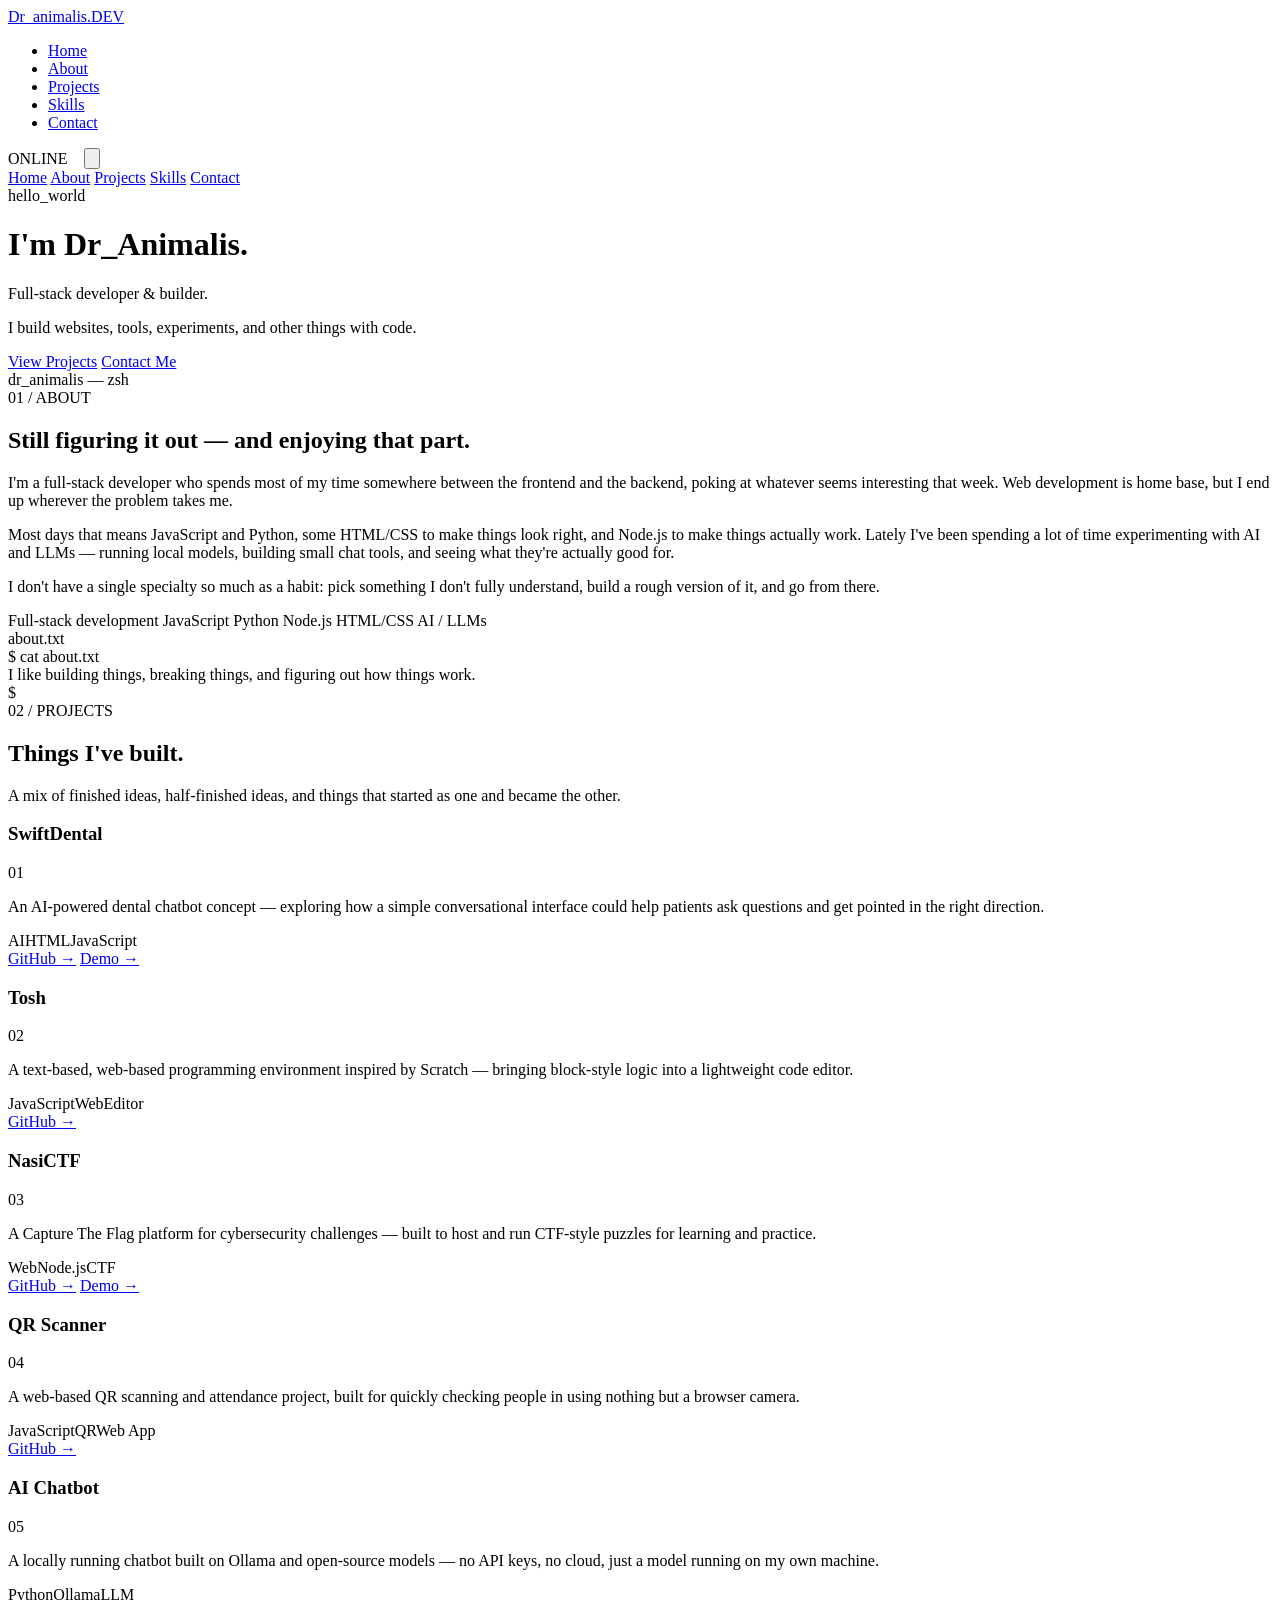
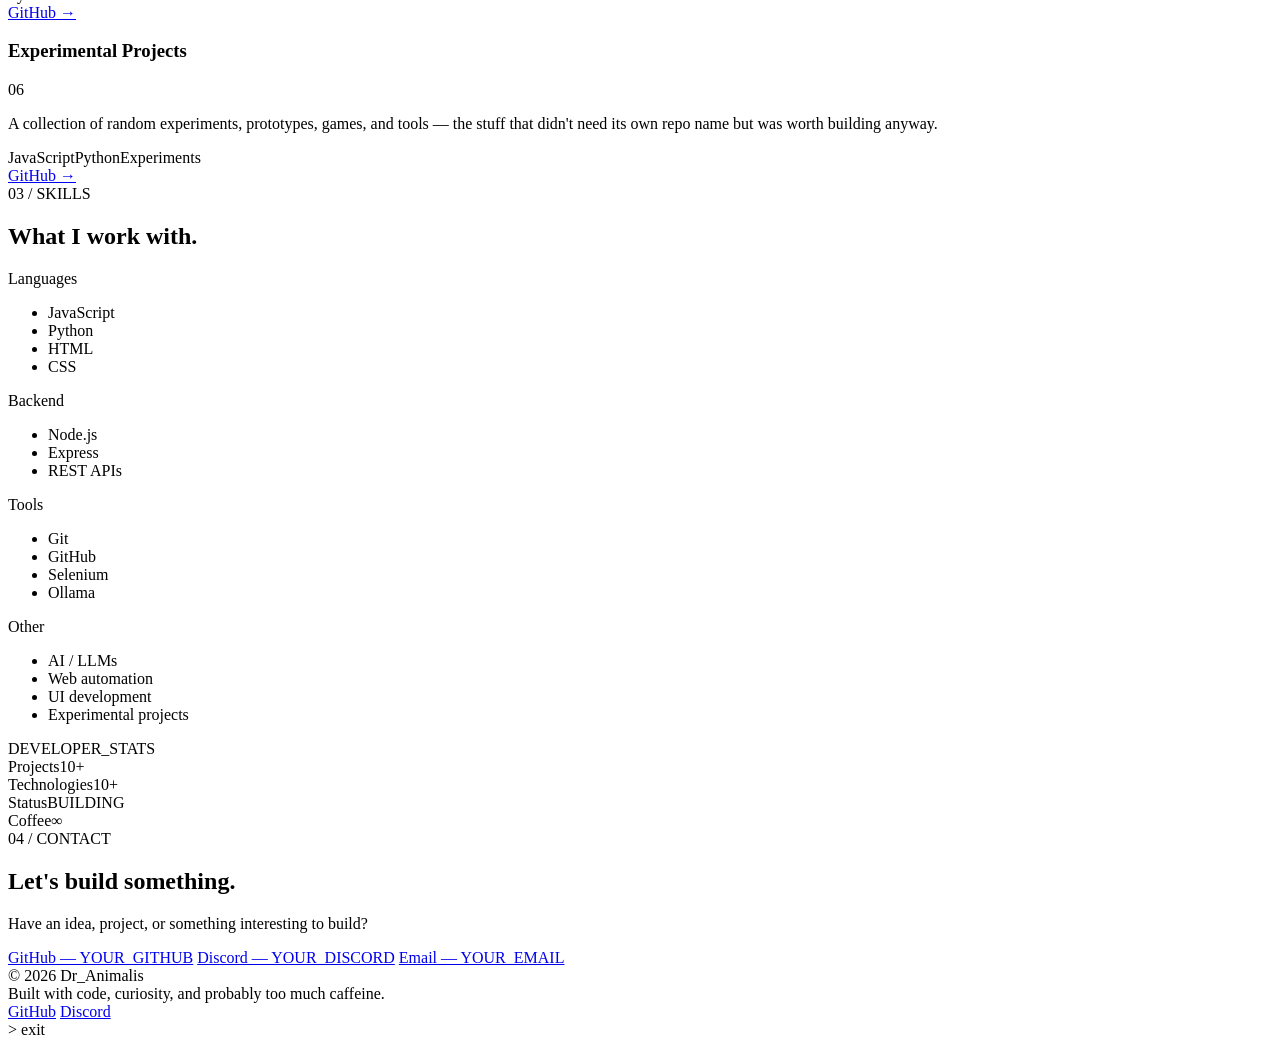
==== index.html @ 423f4bf8 "Add files via upload" ====
<!DOCTYPE html>
<html lang="en">
<head>
<meta charset="UTF-8">
<meta name="viewport" content="width=device-width, initial-scale=1.0">
<title>Dr_Animalis.DEV — Full-stack developer & builder</title>
<meta name="description" content="Portfolio of Dr_Animalis, a full-stack developer building web apps, tools, and AI experiments.">
<link rel="icon" href="data:image/svg+xml,<svg xmlns=%22http://www.w3.org/2000/svg%22 viewBox=%220 0 100 100%22><rect width=%22100%22 height=%22100%22 rx=%2222%22 fill=%22%230a0a0d%22/><text x=%2250%22 y=%2266%22 font-size=%2260%22 text-anchor=%22middle%22 fill=%22%237c6cf0%22 font-family=%22monospace%22>&gt;_</text></svg>">
<link rel="preconnect" href="https://fonts.googleapis.com">
<link rel="preconnect" href="https://fonts.gstatic.com" crossorigin>
<link href="https://fonts.googleapis.com/css2?family=Space+Grotesk:wght@500;600;700&family=Inter:wght@400;500;600&family=JetBrains+Mono:wght@400;500&display=swap" rel="stylesheet">
<link rel="stylesheet" href="css/style.css">
</head>
<body>

<div class="bg-grid" aria-hidden="true"></div>
<div class="bg-glow" aria-hidden="true"></div>

<!-- ============================= NAV ============================= -->
<nav class="nav" id="nav">
  <div class="nav-inner">
    <a href="#" class="logo" aria-label="Dr_Animalis home">Dr_animalis<span class="dot">.DEV</span></a>

    <ul class="nav-links">
      <li><a href="#home" class="nav-link">Home</a></li>
      <li><a href="#about" class="nav-link">About</a></li>
      <li><a href="#projects" class="nav-link">Projects</a></li>
      <li><a href="#skills" class="nav-link">Skills</a></li>
      <li><a href="#contact" class="nav-link">Contact</a></li>
    </ul>

    <div style="display:flex; align-items:center; gap: 1rem;">
      <div class="status-pill">
        <span class="status-dot" aria-hidden="true"></span>
        <span class="label">ONLINE</span>
      </div>
      <button class="nav-toggle" id="navToggle" aria-label="Open menu" aria-expanded="false" aria-controls="mobileMenu">
        <svg viewBox="0 0 24 24" fill="none" stroke="currentColor" stroke-width="2" stroke-linecap="round"><line x1="3" y1="6" x2="21" y2="6"/><line x1="3" y1="12" x2="21" y2="12"/><line x1="3" y1="18" x2="21" y2="18"/></svg>
      </button>
    </div>
  </div>
</nav>

<div class="mobile-menu" id="mobileMenu">
  <a href="#home" class="nav-link">Home</a>
  <a href="#about" class="nav-link">About</a>
  <a href="#projects" class="nav-link">Projects</a>
  <a href="#skills" class="nav-link">Skills</a>
  <a href="#contact" class="nav-link">Contact</a>
</div>

<!-- ============================= HERO ============================= -->
<header class="hero" id="home">
  <div class="wrap hero-grid">
    <div class="reveal in">
      <span class="hero-label">hello_world</span>
      <h1 class="hero-title">I'm <span class="accent">Dr_Animalis.</span></h1>
      <p class="hero-sub">Full-stack developer &amp; builder.</p>
      <p class="hero-desc">I build websites, tools, experiments, and other things with code.</p>

      <div class="hero-cta">
        <a href="#projects" class="btn btn-primary">View Projects</a>
        <a href="#contact" class="btn btn-ghost">Contact Me</a>
      </div>
    </div>

    <div class="reveal in" style="transition-delay:0.1s;">
      <div class="terminal">
        <div class="terminal-bar">
          <span class="terminal-dot r"></span>
          <span class="terminal-dot y"></span>
          <span class="terminal-dot g"></span>
          <span class="terminal-title">dr_animalis — zsh</span>
        </div>
        <div class="terminal-body" id="heroTerminal" aria-live="polite"></div>
      </div>
    </div>
  </div>
</header>

<!-- ============================= ABOUT ============================= -->
<section id="about">
  <div class="wrap about-grid">
    <div class="reveal">
      <div class="section-head">
        <span class="eyebrow">01 / ABOUT</span>
        <h2 class="section-title">Still figuring it out — and enjoying that part.</h2>
      </div>
      <div class="about-text">
        <p>I'm a full-stack developer who spends most of my time somewhere between the frontend and the backend, poking at whatever seems interesting that week. Web development is home base, but I end up wherever the problem takes me.</p>
        <p>Most days that means JavaScript and Python, some HTML/CSS to make things look right, and Node.js to make things actually work. Lately I've been spending a lot of time experimenting with AI and LLMs — running local models, building small chat tools, and seeing what they're actually good for.</p>
        <p>I don't have a single specialty so much as a habit: pick something I don't fully understand, build a rough version of it, and go from there.</p>
      </div>
      <div class="about-tags">
        <span class="tag">Full-stack development</span>
        <span class="tag">JavaScript</span>
        <span class="tag">Python</span>
        <span class="tag">Node.js</span>
        <span class="tag">HTML/CSS</span>
        <span class="tag">AI / LLMs</span>
      </div>
    </div>

    <div class="reveal" style="transition-delay:0.1s;">
      <div class="terminal">
        <div class="terminal-bar">
          <span class="terminal-dot r"></span>
          <span class="terminal-dot y"></span>
          <span class="terminal-dot g"></span>
          <span class="terminal-title">about.txt</span>
        </div>
        <div class="terminal-body">
          <div class="terminal-line"><span class="prompt">$</span> cat about.txt</div>
          <div class="terminal-line out">I like building things,
breaking things,
and figuring out
how things work.</div>
          <div class="terminal-line"><span class="prompt">$</span> <span class="cursor"></span></div>
        </div>
      </div>
    </div>
  </div>
</section>

<!-- ============================= PROJECTS ============================= -->
<section id="projects">
  <div class="wrap">
    <div class="section-head reveal">
      <span class="eyebrow">02 / PROJECTS</span>
      <h2 class="section-title">Things I've built.</h2>
      <p class="section-sub">A mix of finished ideas, half-finished ideas, and things that started as one and became the other.</p>
    </div>

    <div class="project-grid">

      <article class="project-card reveal">
        <div class="project-top">
          <h3 class="project-name">SwiftDental</h3>
          <span class="project-index">01</span>
        </div>
        <p class="project-desc">An AI-powered dental chatbot concept — exploring how a simple conversational interface could help patients ask questions and get pointed in the right direction.</p>
        <div class="project-tags">
          <span class="tag">AI</span><span class="tag">HTML</span><span class="tag">JavaScript</span>
        </div>
        <div class="project-links">
          <a href="#" class="project-link">GitHub →</a>
          <a href="#" class="project-link">Demo →</a>
        </div>
      </article>

      <article class="project-card reveal" style="transition-delay:0.05s;">
        <div class="project-top">
          <h3 class="project-name">Tosh</h3>
          <span class="project-index">02</span>
        </div>
        <p class="project-desc">A text-based, web-based programming environment inspired by Scratch — bringing block-style logic into a lightweight code editor.</p>
        <div class="project-tags">
          <span class="tag">JavaScript</span><span class="tag">Web</span><span class="tag">Editor</span>
        </div>
        <div class="project-links">
          <a href="#" class="project-link">GitHub →</a>
        </div>
      </article>

      <article class="project-card reveal" style="transition-delay:0.1s;">
        <div class="project-top">
          <h3 class="project-name">NasiCTF</h3>
          <span class="project-index">03</span>
        </div>
        <p class="project-desc">A Capture The Flag platform for cybersecurity challenges — built to host and run CTF-style puzzles for learning and practice.</p>
        <div class="project-tags">
          <span class="tag">Web</span><span class="tag">Node.js</span><span class="tag">CTF</span>
        </div>
        <div class="project-links">
          <a href="#" class="project-link">GitHub →</a>
          <a href="#" class="project-link">Demo →</a>
        </div>
      </article>

      <article class="project-card reveal" style="transition-delay:0.15s;">
        <div class="project-top">
          <h3 class="project-name">QR Scanner</h3>
          <span class="project-index">04</span>
        </div>
        <p class="project-desc">A web-based QR scanning and attendance project, built for quickly checking people in using nothing but a browser camera.</p>
        <div class="project-tags">
          <span class="tag">JavaScript</span><span class="tag">QR</span><span class="tag">Web App</span>
        </div>
        <div class="project-links">
          <a href="#" class="project-link">GitHub →</a>
        </div>
      </article>

      <article class="project-card reveal" style="transition-delay:0.2s;">
        <div class="project-top">
          <h3 class="project-name">AI Chatbot</h3>
          <span class="project-index">05</span>
        </div>
        <p class="project-desc">A locally running chatbot built on Ollama and open-source models — no API keys, no cloud, just a model running on my own machine.</p>
        <div class="project-tags">
          <span class="tag">Python</span><span class="tag">Ollama</span><span class="tag">LLM</span>
        </div>
        <div class="project-links">
          <a href="#" class="project-link">GitHub →</a>
        </div>
      </article>

      <article class="project-card reveal" style="transition-delay:0.25s;">
        <div class="project-top">
          <h3 class="project-name">Experimental Projects</h3>
          <span class="project-index">06</span>
        </div>
        <p class="project-desc">A collection of random experiments, prototypes, games, and tools — the stuff that didn't need its own repo name but was worth building anyway.</p>
        <div class="project-tags">
          <span class="tag">JavaScript</span><span class="tag">Python</span><span class="tag">Experiments</span>
        </div>
        <div class="project-links">
          <a href="#" class="project-link">GitHub →</a>
        </div>
      </article>

    </div>
  </div>
</section>

<!-- ============================= SKILLS ============================= -->
<section id="skills">
  <div class="wrap">
    <div class="section-head reveal">
      <span class="eyebrow">03 / SKILLS</span>
      <h2 class="section-title">What I work with.</h2>
    </div>

    <div class="skills-grid">
      <div class="skill-card reveal">
        <span class="skill-cat">Languages</span>
        <ul class="skill-list">
          <li>JavaScript</li>
          <li>Python</li>
          <li>HTML</li>
          <li>CSS</li>
        </ul>
      </div>
      <div class="skill-card reveal" style="transition-delay:0.05s;">
        <span class="skill-cat">Backend</span>
        <ul class="skill-list">
          <li>Node.js</li>
          <li>Express</li>
          <li>REST APIs</li>
        </ul>
      </div>
      <div class="skill-card reveal" style="transition-delay:0.1s;">
        <span class="skill-cat">Tools</span>
        <ul class="skill-list">
          <li>Git</li>
          <li>GitHub</li>
          <li>Selenium</li>
          <li>Ollama</li>
        </ul>
      </div>
      <div class="skill-card reveal" style="transition-delay:0.15s;">
        <span class="skill-cat">Other</span>
        <ul class="skill-list">
          <li>AI / LLMs</li>
          <li>Web automation</li>
          <li>UI development</li>
          <li>Experimental projects</li>
        </ul>
      </div>
    </div>
  </div>
</section>

<!-- ============================= STATS ============================= -->
<section id="stats">
  <div class="wrap stats-wrap">
    <div class="stats-card reveal">
      <div class="stats-title">DEVELOPER_STATS</div>
      <div class="stat-row"><span class="k">Projects</span><span class="v">10+</span></div>
      <div class="stat-row"><span class="k">Technologies</span><span class="v">10+</span></div>
      <div class="stat-row"><span class="k">Status</span><span class="v building">BUILDING</span></div>
      <div class="stat-row"><span class="k">Coffee</span><span class="v">∞</span></div>
    </div>
  </div>
</section>

<!-- ============================= CONTACT ============================= -->
<section id="contact">
  <div class="wrap">
    <div class="contact-card reveal">
      <span class="eyebrow" style="justify-content:center;">04 / CONTACT</span>
      <h2 class="contact-title">Let's build something.</h2>
      <p class="contact-desc">Have an idea, project, or something interesting to build?</p>
      <div class="contact-links">
        <a href="#" class="contact-link">GitHub — YOUR_GITHUB</a>
        <a href="#" class="contact-link">Discord — YOUR_DISCORD</a>
        <a href="#" class="contact-link">Email — YOUR_EMAIL</a>
      </div>
    </div>
  </div>
</section>

<!-- ============================= FOOTER ============================= -->
<footer class="footer">
  <div class="wrap">
    <div class="footer-inner">
      <div>
        <div class="footer-copy">© 2026 Dr_Animalis</div>
        <div class="footer-tag">Built with code, curiosity, and probably too much caffeine.</div>
      </div>
      <div class="footer-links">
        <a href="#">GitHub</a>
        <a href="#">Discord</a>
      </div>
    </div>
    <div class="footer-exit">&gt; exit</div>
  </div>
</footer>

<script src="js/script.js"></script>
</body>
</html>
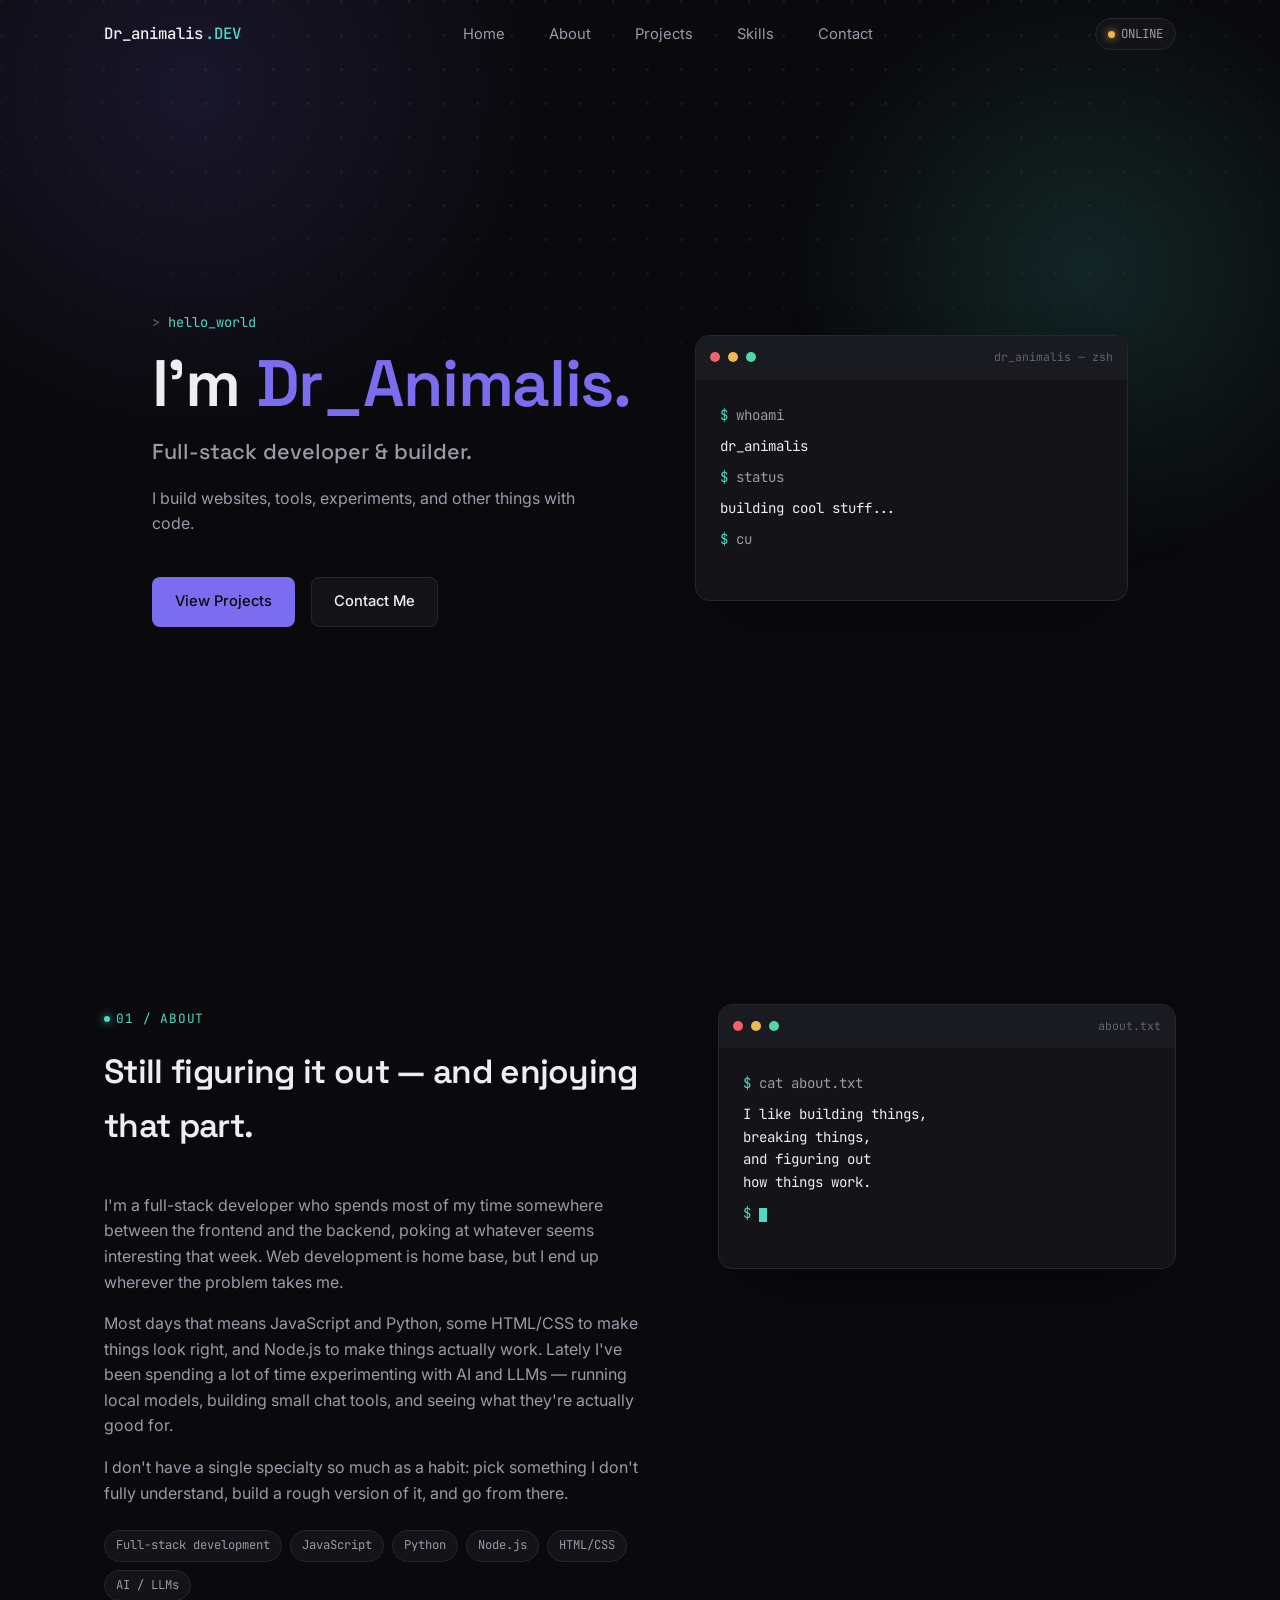
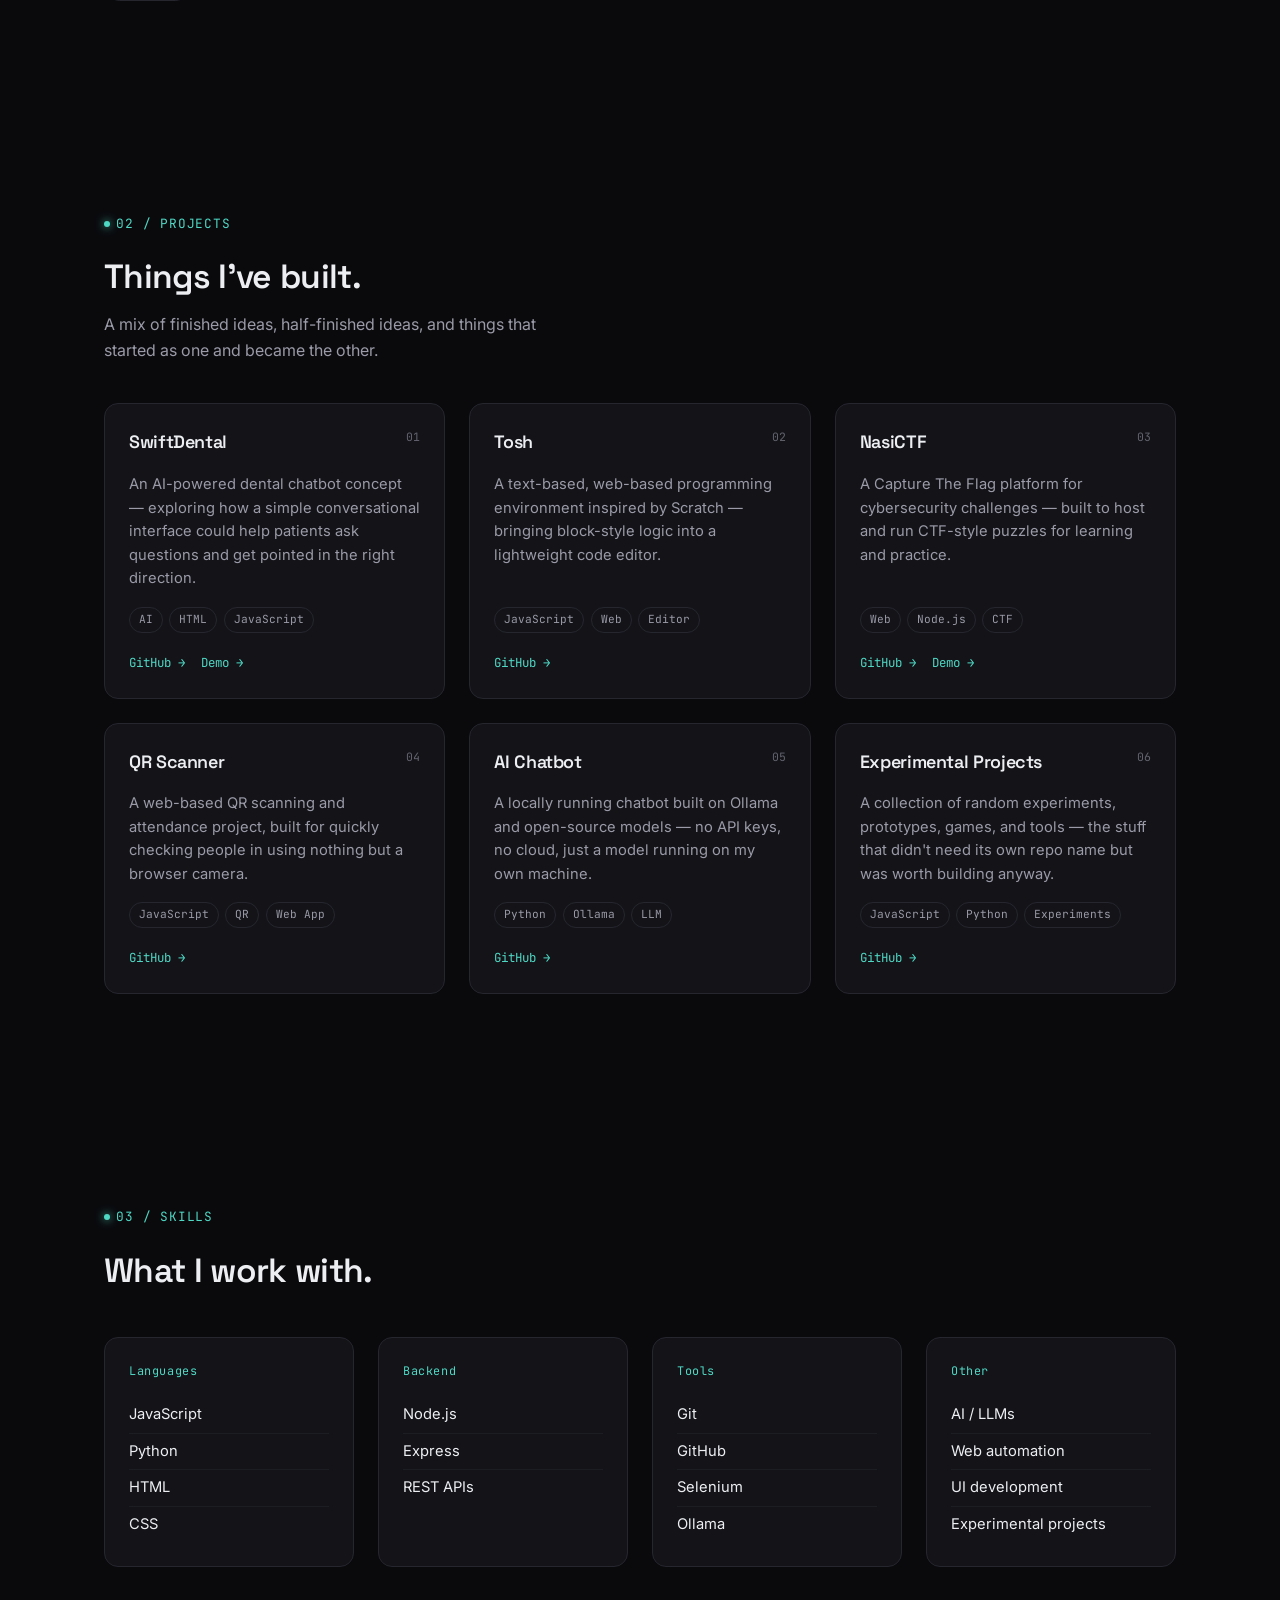
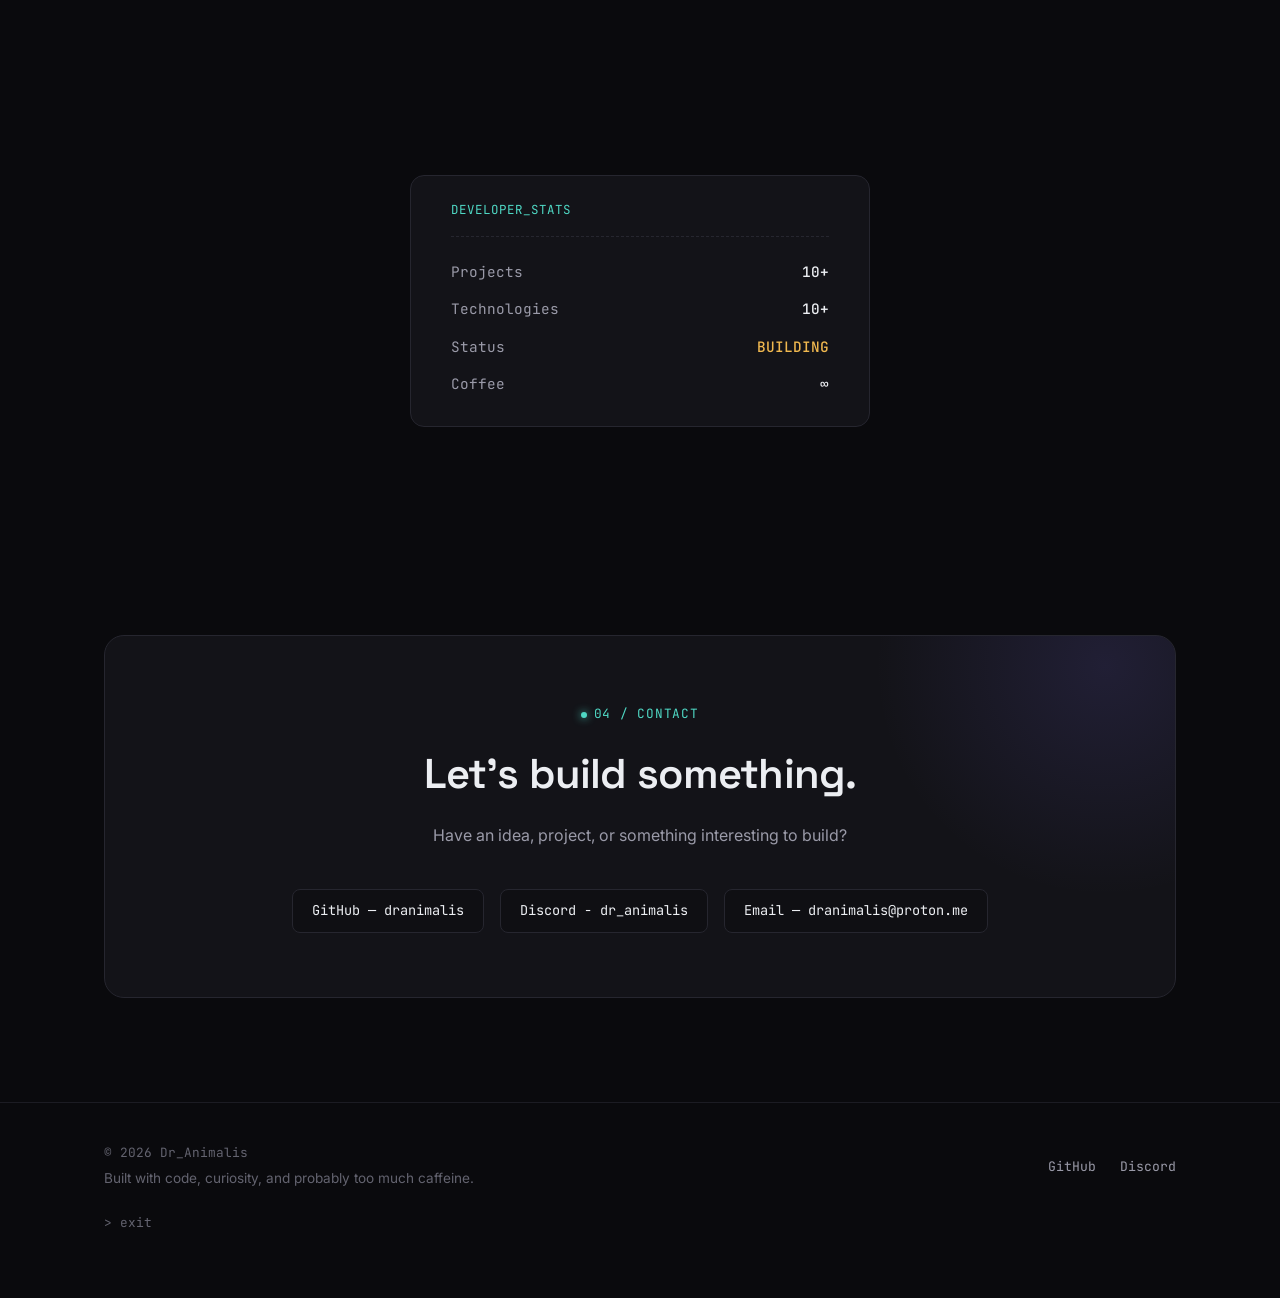
==== commit f042f2ae: "Update contact links with personal information" ====
--- a/index.html
+++ b/index.html
@@ -292,9 +292,9 @@
       <h2 class="contact-title">Let's build something.</h2>
       <p class="contact-desc">Have an idea, project, or something interesting to build?</p>
       <div class="contact-links">
-        <a href="#" class="contact-link">GitHub — YOUR_GITHUB</a>
-        <a href="#" class="contact-link">Discord — YOUR_DISCORD</a>
-        <a href="#" class="contact-link">Email — YOUR_EMAIL</a>
+        <a href="#" class="contact-link">GitHub — dranimalis</a>
+        <a href="#" class="contact-link">Discord - dr_animalis</a>
+        <a href="#" class="contact-link">Email — dranimalis@proton.me</a>
       </div>
     </div>
   </div>
--- a/css/style.css
+++ b/css/style.css
@@ -0,0 +1,653 @@
+/* ==========================================================================
+   Dr_Animalis.DEV — design tokens
+   Palette: near-black surface, violet + cyan signal, warm amber for status
+   Type: Space Grotesk (display) / Inter (body) / JetBrains Mono (terminal)
+   ========================================================================== */
+
+:root {
+  /* surfaces */
+  --bg: #0a0a0d;
+  --bg-soft: #0f0f13;
+  --surface: #131318;
+  --surface-2: #1a1a21;
+  --border: #26262f;
+  --border-soft: #1c1c23;
+
+  /* text */
+  --text-primary: #eceef2;
+  --text-secondary: #9a9aa8;
+  --text-tertiary: #63636f;
+
+  /* signal colors */
+  --accent: #7c6cf0;      /* violet — primary signal */
+  --accent-soft: #7c6cf022;
+  --accent-2: #4fd8c4;    /* cyan — secondary signal */
+  --accent-2-soft: #4fd8c422;
+  --warn: #f0b84f;        /* amber — status/online dot */
+  --danger: #f0616c;
+
+  /* type */
+  --font-display: 'Space Grotesk', 'Inter', sans-serif;
+  --font-body: 'Inter', -apple-system, sans-serif;
+  --font-mono: 'JetBrains Mono', ui-monospace, 'SFMono-Regular', Menlo, monospace;
+
+  /* layout */
+  --max-w: 1120px;
+  --radius-sm: 8px;
+  --radius-md: 14px;
+  --radius-lg: 20px;
+  --space-1: 0.5rem;
+  --space-2: 1rem;
+  --space-3: 1.5rem;
+  --space-4: 2.5rem;
+  --space-5: 4rem;
+  --space-6: 6.5rem;
+
+  --ease: cubic-bezier(0.16, 1, 0.3, 1);
+}
+
+/* ---------------------------------- reset -------------------------------- */
+*, *::before, *::after { box-sizing: border-box; }
+html { scroll-behavior: smooth; }
+body {
+  margin: 0;
+  background: var(--bg);
+  color: var(--text-primary);
+  font-family: var(--font-body);
+  font-size: 16px;
+  line-height: 1.6;
+  -webkit-font-smoothing: antialiased;
+  overflow-x: hidden;
+}
+img { max-width: 100%; display: block; }
+a { color: inherit; text-decoration: none; }
+ul { list-style: none; margin: 0; padding: 0; }
+h1, h2, h3, h4 { margin: 0; font-family: var(--font-display); font-weight: 600; letter-spacing: -0.02em; }
+p { margin: 0; }
+button { font: inherit; cursor: pointer; }
+
+::selection { background: var(--accent); color: #0a0a0d; }
+
+/* focus visibility */
+a:focus-visible,
+button:focus-visible,
+.nav-link:focus-visible {
+  outline: 2px solid var(--accent-2);
+  outline-offset: 3px;
+  border-radius: 4px;
+}
+
+@media (prefers-reduced-motion: reduce) {
+  *, *::before, *::after {
+    animation-duration: 0.001ms !important;
+    animation-iteration-count: 1 !important;
+    transition-duration: 0.001ms !important;
+    scroll-behavior: auto !important;
+  }
+}
+
+/* ------------------------------- background ------------------------------ */
+.bg-grid {
+  position: fixed;
+  inset: 0;
+  z-index: -2;
+  background-image:
+    radial-gradient(circle at 1.5px 1.5px, rgba(255,255,255,0.055) 1.5px, transparent 0);
+  background-size: 34px 34px;
+  mask-image: radial-gradient(ellipse 80% 60% at 50% 0%, #000 40%, transparent 90%);
+}
+.bg-glow {
+  position: fixed;
+  z-index: -1;
+  inset: 0;
+  pointer-events: none;
+  background:
+    radial-gradient(600px circle at 15% 10%, var(--accent-soft), transparent 60%),
+    radial-gradient(500px circle at 85% 30%, var(--accent-2-soft), transparent 60%);
+}
+
+/* --------------------------------- layout -------------------------------- */
+.wrap {
+  max-width: var(--max-w);
+  margin: 0 auto;
+  padding: 0 var(--space-3);
+}
+section { padding: var(--space-6) 0; position: relative; }
+.section-head { margin-bottom: var(--space-4); }
+.eyebrow {
+  display: inline-flex;
+  align-items: center;
+  gap: 0.5em;
+  font-family: var(--font-mono);
+  font-size: 0.8rem;
+  color: var(--accent-2);
+  letter-spacing: 0.06em;
+  margin-bottom: var(--space-2);
+}
+.eyebrow::before { content: ''; width: 6px; height: 6px; border-radius: 50%; background: var(--accent-2); box-shadow: 0 0 8px var(--accent-2); }
+.section-title {
+  font-size: clamp(1.6rem, 3vw, 2.1rem);
+}
+.section-sub {
+  color: var(--text-secondary);
+  margin-top: var(--space-1);
+  max-width: 46ch;
+}
+
+/* ---------------------------------- nav ---------------------------------- */
+.nav {
+  position: fixed;
+  top: 0; left: 0; right: 0;
+  z-index: 100;
+  border-bottom: 1px solid transparent;
+  transition: background 0.3s var(--ease), border-color 0.3s var(--ease);
+}
+.nav.scrolled {
+  background: rgba(10, 10, 13, 0.78);
+  backdrop-filter: blur(14px) saturate(140%);
+  -webkit-backdrop-filter: blur(14px) saturate(140%);
+  border-bottom-color: var(--border-soft);
+}
+.nav-inner {
+  max-width: var(--max-w);
+  margin: 0 auto;
+  padding: 0 var(--space-3);
+  height: 68px;
+  display: flex;
+  align-items: center;
+  justify-content: space-between;
+}
+.logo {
+  font-family: var(--font-mono);
+  font-weight: 500;
+  font-size: 0.98rem;
+  color: var(--text-primary);
+  display: flex;
+  align-items: center;
+  gap: 2px;
+}
+.logo .dot { color: var(--accent-2); }
+.nav-links {
+  display: flex;
+  align-items: center;
+  gap: var(--space-4);
+}
+.nav-link {
+  position: relative;
+  font-size: 0.92rem;
+  color: var(--text-secondary);
+  padding: 6px 2px;
+  transition: color 0.2s var(--ease);
+}
+.nav-link::after {
+  content: '';
+  position: absolute;
+  left: 0; right: 100%;
+  bottom: 0;
+  height: 1px;
+  background: var(--accent-2);
+  transition: right 0.25s var(--ease);
+}
+.nav-link:hover { color: var(--text-primary); }
+.nav-link:hover::after { right: 0; }
+
+.status-pill {
+  display: flex;
+  align-items: center;
+  gap: 0.5em;
+  font-family: var(--font-mono);
+  font-size: 0.78rem;
+  color: var(--text-secondary);
+  border: 1px solid var(--border);
+  padding: 5px 12px;
+  border-radius: 999px;
+  background: var(--surface);
+}
+.status-dot {
+  width: 7px; height: 7px;
+  border-radius: 50%;
+  background: var(--warn);
+  box-shadow: 0 0 8px var(--warn);
+  animation: pulse 2.4s var(--ease) infinite;
+}
+@keyframes pulse {
+  0%, 100% { opacity: 1; transform: scale(1); }
+  50% { opacity: 0.55; transform: scale(0.82); }
+}
+
+.nav-toggle {
+  display: none;
+  background: none;
+  border: 1px solid var(--border);
+  border-radius: var(--radius-sm);
+  width: 40px; height: 40px;
+  align-items: center;
+  justify-content: center;
+  color: var(--text-primary);
+}
+.nav-toggle svg { width: 18px; height: 18px; }
+
+.mobile-menu {
+  position: fixed;
+  inset: 68px 0 0 0;
+  z-index: 99;
+  background: rgba(10, 10, 13, 0.98);
+  backdrop-filter: blur(10px);
+  display: flex;
+  flex-direction: column;
+  padding: var(--space-4) var(--space-3);
+  gap: var(--space-2);
+  transform: translateY(-8px);
+  opacity: 0;
+  pointer-events: none;
+  transition: opacity 0.25s var(--ease), transform 0.25s var(--ease);
+}
+.mobile-menu.open { opacity: 1; transform: translateY(0); pointer-events: auto; }
+.mobile-menu .nav-link { font-size: 1.2rem; padding: 0.6rem 0; border-bottom: 1px solid var(--border-soft); color: var(--text-primary); }
+
+/* --------------------------------- hero ---------------------------------- */
+.hero {
+  min-height: 100svh;
+  display: flex;
+  align-items: center;
+  padding-top: 100px;
+  padding-bottom: var(--space-5);
+}
+.hero-grid {
+  display: grid;
+  grid-template-columns: 1.05fr 0.95fr;
+  gap: var(--space-5);
+  align-items: center;
+}
+.hero-label {
+  font-family: var(--font-mono);
+  font-size: 0.85rem;
+  color: var(--accent-2);
+  margin-bottom: var(--space-2);
+  display: inline-block;
+}
+.hero-label::before { content: '> '; color: var(--text-tertiary); }
+.hero-title {
+  font-size: clamp(2.4rem, 5.6vw, 4.1rem);
+  line-height: 1.06;
+}
+.hero-title .accent { color: var(--accent); }
+.hero-sub {
+  font-family: var(--font-display);
+  font-size: clamp(1.05rem, 2vw, 1.35rem);
+  color: var(--text-secondary);
+  margin-top: var(--space-2);
+  font-weight: 500;
+}
+.hero-desc {
+  color: var(--text-secondary);
+  margin-top: var(--space-2);
+  max-width: 46ch;
+  font-size: 1rem;
+}
+.hero-cta {
+  display: flex;
+  gap: var(--space-2);
+  margin-top: var(--space-4);
+  flex-wrap: wrap;
+}
+
+.btn {
+  display: inline-flex;
+  align-items: center;
+  gap: 0.5em;
+  padding: 0.85em 1.5em;
+  border-radius: var(--radius-sm);
+  font-size: 0.92rem;
+  font-weight: 500;
+  border: 1px solid transparent;
+  transition: transform 0.2s var(--ease), box-shadow 0.2s var(--ease), background 0.2s var(--ease), border-color 0.2s var(--ease);
+}
+.btn:active { transform: translateY(1px); }
+.btn-primary {
+  background: var(--accent);
+  color: #0a0a0d;
+}
+.btn-primary:hover { box-shadow: 0 0 0 1px var(--accent), 0 8px 24px -8px var(--accent); transform: translateY(-2px); }
+.btn-ghost {
+  border-color: var(--border);
+  color: var(--text-primary);
+  background: var(--surface);
+}
+.btn-ghost:hover { border-color: var(--accent-2); color: var(--accent-2); transform: translateY(-2px); }
+
+/* terminal window */
+.terminal {
+  background: var(--surface);
+  border: 1px solid var(--border);
+  border-radius: var(--radius-md);
+  overflow: hidden;
+  box-shadow: 0 30px 60px -30px rgba(0,0,0,0.6);
+}
+.terminal-bar {
+  display: flex;
+  align-items: center;
+  gap: 8px;
+  padding: 12px 14px;
+  border-bottom: 1px solid var(--border-soft);
+  background: var(--surface-2);
+}
+.terminal-dot { width: 10px; height: 10px; border-radius: 50%; }
+.terminal-dot.r { background: #f0616c; }
+.terminal-dot.y { background: #f0b84f; }
+.terminal-dot.g { background: #4fd8a0; }
+.terminal-title {
+  margin-left: auto;
+  font-family: var(--font-mono);
+  font-size: 0.72rem;
+  color: var(--text-tertiary);
+}
+.terminal-body {
+  padding: var(--space-3);
+  font-family: var(--font-mono);
+  font-size: 0.88rem;
+  color: var(--text-secondary);
+  min-height: 220px;
+}
+.terminal-body .prompt { color: var(--accent-2); }
+.terminal-body .out { color: var(--text-primary); }
+.terminal-body .muted { color: var(--text-tertiary); }
+.terminal-line { margin-bottom: 0.6em; white-space: pre-wrap; }
+.cursor {
+  display: inline-block;
+  width: 8px;
+  height: 1em;
+  background: var(--accent-2);
+  vertical-align: text-bottom;
+  animation: blink 1s steps(1) infinite;
+}
+@keyframes blink { 50% { opacity: 0; } }
+
+/* --------------------------------- about --------------------------------- */
+.about-grid {
+  display: grid;
+  grid-template-columns: 1.2fr 1fr;
+  gap: var(--space-5);
+  align-items: start;
+}
+.about-text p { color: var(--text-secondary); margin-bottom: var(--space-2); max-width: 58ch; }
+.about-text p:last-child { margin-bottom: 0; }
+.about-tags {
+  display: flex;
+  flex-wrap: wrap;
+  gap: 0.5em;
+  margin-top: var(--space-3);
+}
+.tag {
+  font-family: var(--font-mono);
+  font-size: 0.76rem;
+  color: var(--text-secondary);
+  border: 1px solid var(--border);
+  padding: 5px 11px;
+  border-radius: 999px;
+  background: var(--surface);
+  transition: border-color 0.2s var(--ease), color 0.2s var(--ease);
+}
+.tag:hover { border-color: var(--accent-2); color: var(--accent-2); }
+
+.card {
+  background: var(--surface);
+  border: 1px solid var(--border);
+  border-radius: var(--radius-md);
+}
+
+/* -------------------------------- projects -------------------------------- */
+.project-grid {
+  display: grid;
+  grid-template-columns: repeat(auto-fill, minmax(300px, 1fr));
+  gap: var(--space-3);
+}
+.project-card {
+  background: var(--surface);
+  border: 1px solid var(--border);
+  border-radius: var(--radius-md);
+  padding: var(--space-3);
+  display: flex;
+  flex-direction: column;
+  gap: var(--space-2);
+  transition: transform 0.3s var(--ease), border-color 0.3s var(--ease), box-shadow 0.3s var(--ease);
+  position: relative;
+  overflow: hidden;
+}
+.project-card::before {
+  content: '';
+  position: absolute;
+  inset: 0;
+  background: linear-gradient(135deg, var(--accent-soft), transparent 55%);
+  opacity: 0;
+  transition: opacity 0.3s var(--ease);
+  pointer-events: none;
+}
+.project-card:hover {
+  transform: translateY(-5px);
+  border-color: var(--border, #333);
+  box-shadow: 0 24px 40px -24px rgba(0,0,0,0.55);
+}
+.project-card:hover::before { opacity: 1; }
+.project-top {
+  display: flex;
+  align-items: flex-start;
+  justify-content: space-between;
+  gap: var(--space-2);
+}
+.project-name { font-size: 1.12rem; }
+.project-index {
+  font-family: var(--font-mono);
+  font-size: 0.72rem;
+  color: var(--text-tertiary);
+}
+.project-desc { color: var(--text-secondary); font-size: 0.92rem; flex-grow: 1; }
+.project-tags { display: flex; flex-wrap: wrap; gap: 0.4em; }
+.project-tags .tag { font-size: 0.7rem; padding: 3px 9px; }
+.project-links { display: flex; gap: var(--space-2); margin-top: 0.25em; }
+.project-link {
+  font-family: var(--font-mono);
+  font-size: 0.78rem;
+  color: var(--accent-2);
+  display: inline-flex;
+  align-items: center;
+  gap: 0.35em;
+  border-bottom: 1px solid transparent;
+  transition: border-color 0.2s var(--ease);
+}
+.project-link:hover { border-color: var(--accent-2); }
+
+/* --------------------------------- skills --------------------------------- */
+.skills-grid {
+  display: grid;
+  grid-template-columns: repeat(4, 1fr);
+  gap: var(--space-3);
+}
+.skill-card {
+  background: var(--surface);
+  border: 1px solid var(--border);
+  border-radius: var(--radius-md);
+  padding: var(--space-3);
+  transition: border-color 0.25s var(--ease), transform 0.25s var(--ease);
+}
+.skill-card:hover { border-color: var(--accent); transform: translateY(-3px); }
+.skill-cat {
+  font-family: var(--font-mono);
+  font-size: 0.74rem;
+  color: var(--accent-2);
+  letter-spacing: 0.05em;
+  margin-bottom: var(--space-2);
+  display: block;
+}
+.skill-list li {
+  padding: 6px 0;
+  color: var(--text-primary);
+  font-size: 0.92rem;
+  border-top: 1px solid var(--border-soft);
+}
+.skill-list li:first-child { border-top: none; }
+
+/* --------------------------------- stats --------------------------------- */
+.stats-wrap { display: flex; justify-content: center; }
+.stats-card {
+  font-family: var(--font-mono);
+  background: var(--surface);
+  border: 1px solid var(--border);
+  border-radius: var(--radius-md);
+  padding: var(--space-3) var(--space-4);
+  width: 100%;
+  max-width: 460px;
+}
+.stats-title {
+  font-size: 0.78rem;
+  color: var(--accent-2);
+  letter-spacing: 0.08em;
+  padding-bottom: var(--space-2);
+  margin-bottom: var(--space-2);
+  border-bottom: 1px dashed var(--border);
+}
+.stat-row {
+  display: flex;
+  justify-content: space-between;
+  padding: 7px 0;
+  font-size: 0.9rem;
+}
+.stat-row .k { color: var(--text-secondary); }
+.stat-row .v { color: var(--text-primary); font-weight: 500; }
+.stat-row .v.building { color: var(--warn); }
+
+/* --------------------------------- contact --------------------------------- */
+.contact-card {
+  background: var(--surface);
+  border: 1px solid var(--border);
+  border-radius: var(--radius-lg);
+  padding: var(--space-5);
+  text-align: center;
+  position: relative;
+  overflow: hidden;
+}
+.contact-card::after {
+  content: '';
+  position: absolute;
+  width: 500px; height: 500px;
+  background: radial-gradient(circle, var(--accent-soft), transparent 65%);
+  top: -220px; right: -180px;
+  pointer-events: none;
+}
+.contact-title { font-size: clamp(1.8rem, 4vw, 2.6rem); margin-bottom: var(--space-2); }
+.contact-desc { color: var(--text-secondary); max-width: 44ch; margin: 0 auto var(--space-4); }
+.contact-links {
+  display: flex;
+  justify-content: center;
+  flex-wrap: wrap;
+  gap: var(--space-2);
+}
+.contact-link {
+  display: flex;
+  align-items: center;
+  gap: 0.6em;
+  padding: 0.75em 1.4em;
+  border: 1px solid var(--border);
+  border-radius: var(--radius-sm);
+  font-family: var(--font-mono);
+  font-size: 0.85rem;
+  background: var(--bg-soft);
+  transition: border-color 0.2s var(--ease), transform 0.2s var(--ease), color 0.2s var(--ease);
+}
+.contact-link:hover { border-color: var(--accent-2); color: var(--accent-2); transform: translateY(-2px); }
+
+/* --------------------------------- footer --------------------------------- */
+.footer {
+  border-top: 1px solid var(--border-soft);
+  padding: var(--space-4) 0 var(--space-5);
+}
+.footer-inner {
+  display: flex;
+  justify-content: space-between;
+  align-items: center;
+  flex-wrap: wrap;
+  gap: var(--space-2);
+}
+.footer-copy { font-family: var(--font-mono); font-size: 0.8rem; color: var(--text-tertiary); }
+.footer-tag { color: var(--text-tertiary); font-size: 0.85rem; margin-top: 4px; }
+.footer-links { display: flex; gap: var(--space-3); }
+.footer-links a { font-family: var(--font-mono); font-size: 0.82rem; color: var(--text-secondary); transition: color 0.2s var(--ease); }
+.footer-links a:hover { color: var(--accent-2); }
+.footer-exit { font-family: var(--font-mono); color: var(--text-tertiary); font-size: 0.8rem; margin-top: var(--space-3); }
+
+/* -------------------------------- reveal on scroll -------------------------------- */
+.reveal {
+  opacity: 0;
+  transform: translateY(18px);
+  transition: opacity 0.7s var(--ease), transform 0.7s var(--ease);
+}
+.reveal.in { opacity: 1; transform: translateY(0); }
+
+/* ----------------------------------- 404 ----------------------------------- */
+.error-page {
+  min-height: 100svh;
+  display: flex;
+  align-items: center;
+  justify-content: center;
+  padding: var(--space-3);
+}
+.error-frame {
+  width: 100%;
+  max-width: 560px;
+  background: var(--surface);
+  border: 1px solid var(--border);
+  border-radius: var(--radius-lg);
+  overflow: hidden;
+  box-shadow: 0 40px 80px -40px rgba(0,0,0,0.7);
+}
+.error-body {
+  padding: var(--space-5) var(--space-4);
+  text-align: center;
+}
+.error-code {
+  font-family: var(--font-display);
+  font-size: clamp(3rem, 12vw, 4.5rem);
+  color: var(--accent);
+  line-height: 1;
+  text-shadow: 0 0 40px var(--accent-soft);
+}
+.error-label {
+  font-family: var(--font-mono);
+  font-size: 0.8rem;
+  letter-spacing: 0.12em;
+  color: var(--text-tertiary);
+  margin-top: var(--space-1);
+}
+.error-terminal {
+  margin-top: var(--space-4);
+  text-align: left;
+  font-family: var(--font-mono);
+  font-size: 0.86rem;
+  background: var(--bg-soft);
+  border: 1px solid var(--border-soft);
+  border-radius: var(--radius-sm);
+  padding: var(--space-2) var(--space-3);
+  color: var(--text-secondary);
+}
+.error-terminal .prompt { color: var(--accent-2); }
+.error-terminal .line { margin-bottom: 0.5em; }
+.error-terminal .line:last-child { margin-bottom: 0; }
+.error-cta { margin-top: var(--space-4); }
+
+/* ------------------------------------ responsive ------------------------------------ */
+@media (max-width: 900px) {
+  .hero-grid { grid-template-columns: 1fr; gap: var(--space-4); }
+  .about-grid { grid-template-columns: 1fr; }
+  .skills-grid { grid-template-columns: repeat(2, 1fr); }
+}
+@media (max-width: 720px) {
+  .nav-links { display: none; }
+  .nav-toggle { display: flex; }
+  section { padding: var(--space-5) 0; }
+}
+@media (max-width: 520px) {
+  .skills-grid { grid-template-columns: 1fr; }
+  .status-pill span.label { display: none; }
+  .hero-cta { flex-direction: column; align-items: stretch; }
+  .footer-inner { flex-direction: column; align-items: flex-start; }
+}
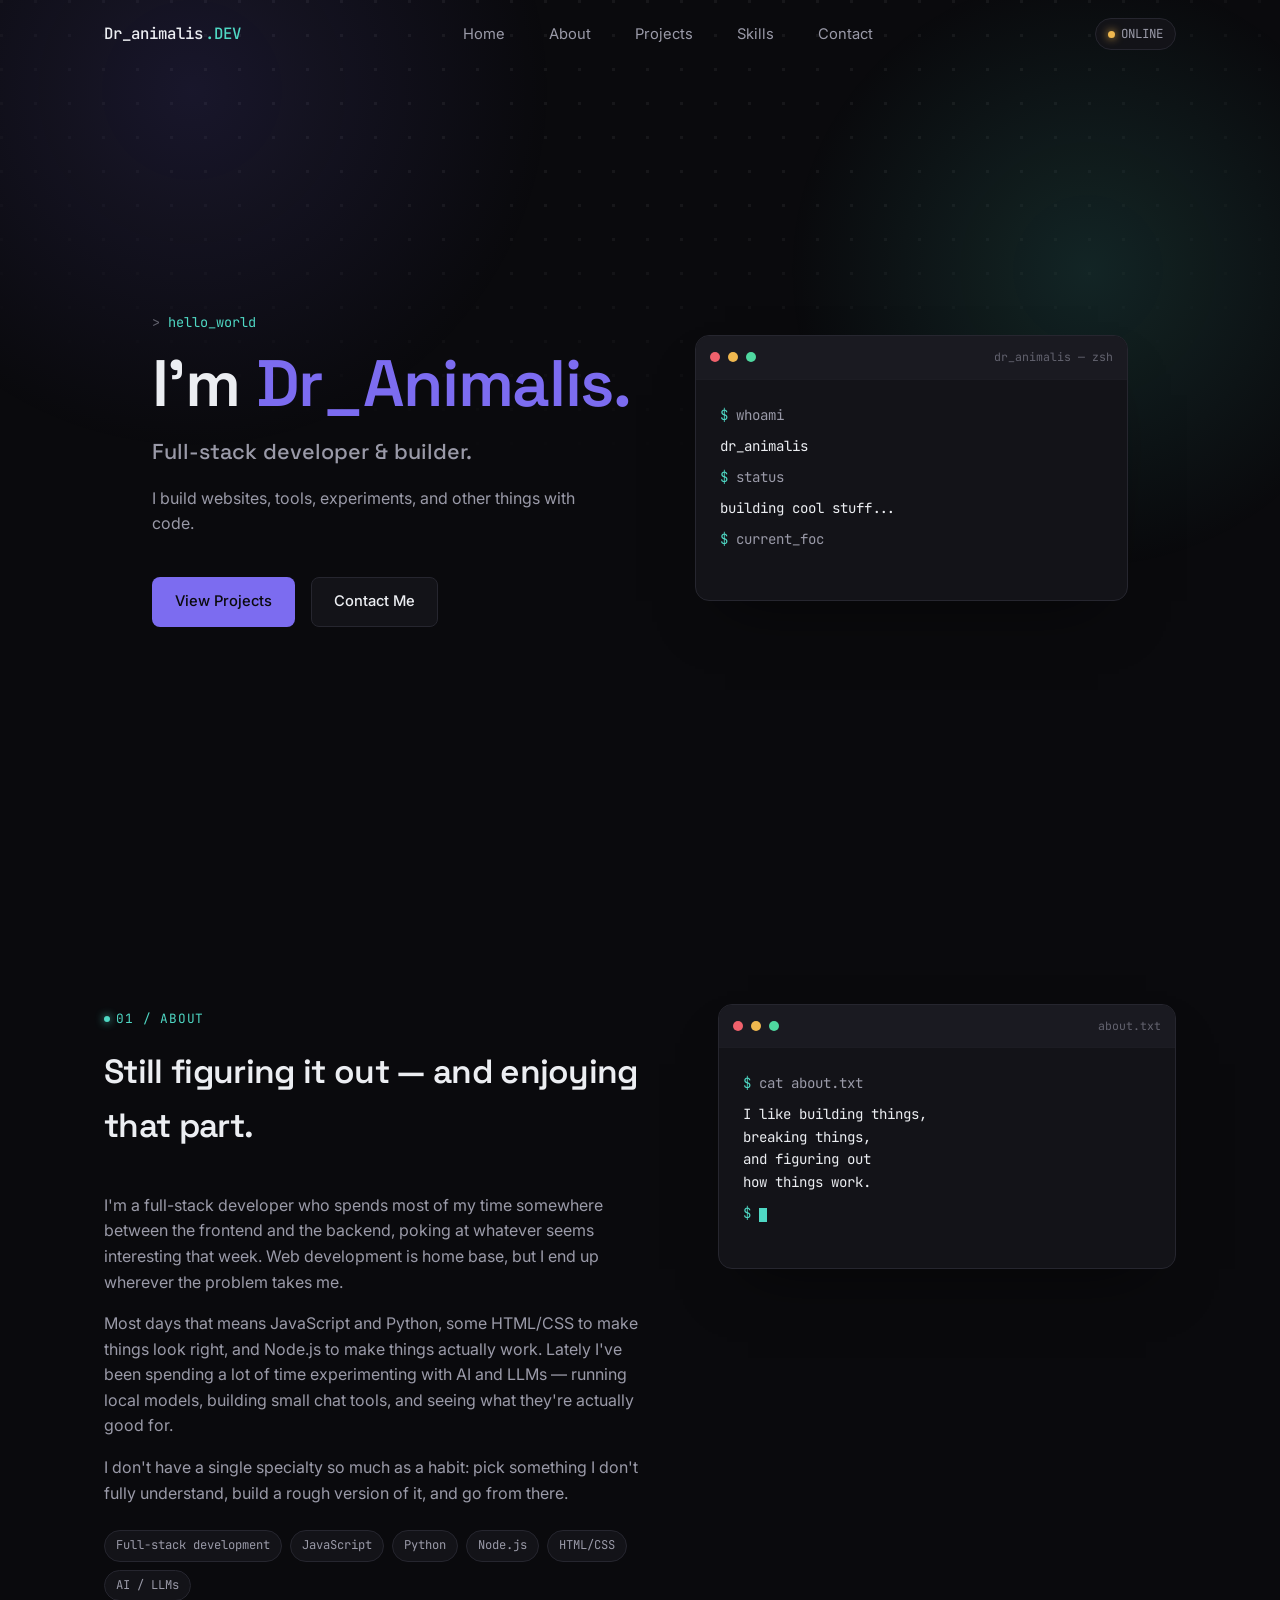
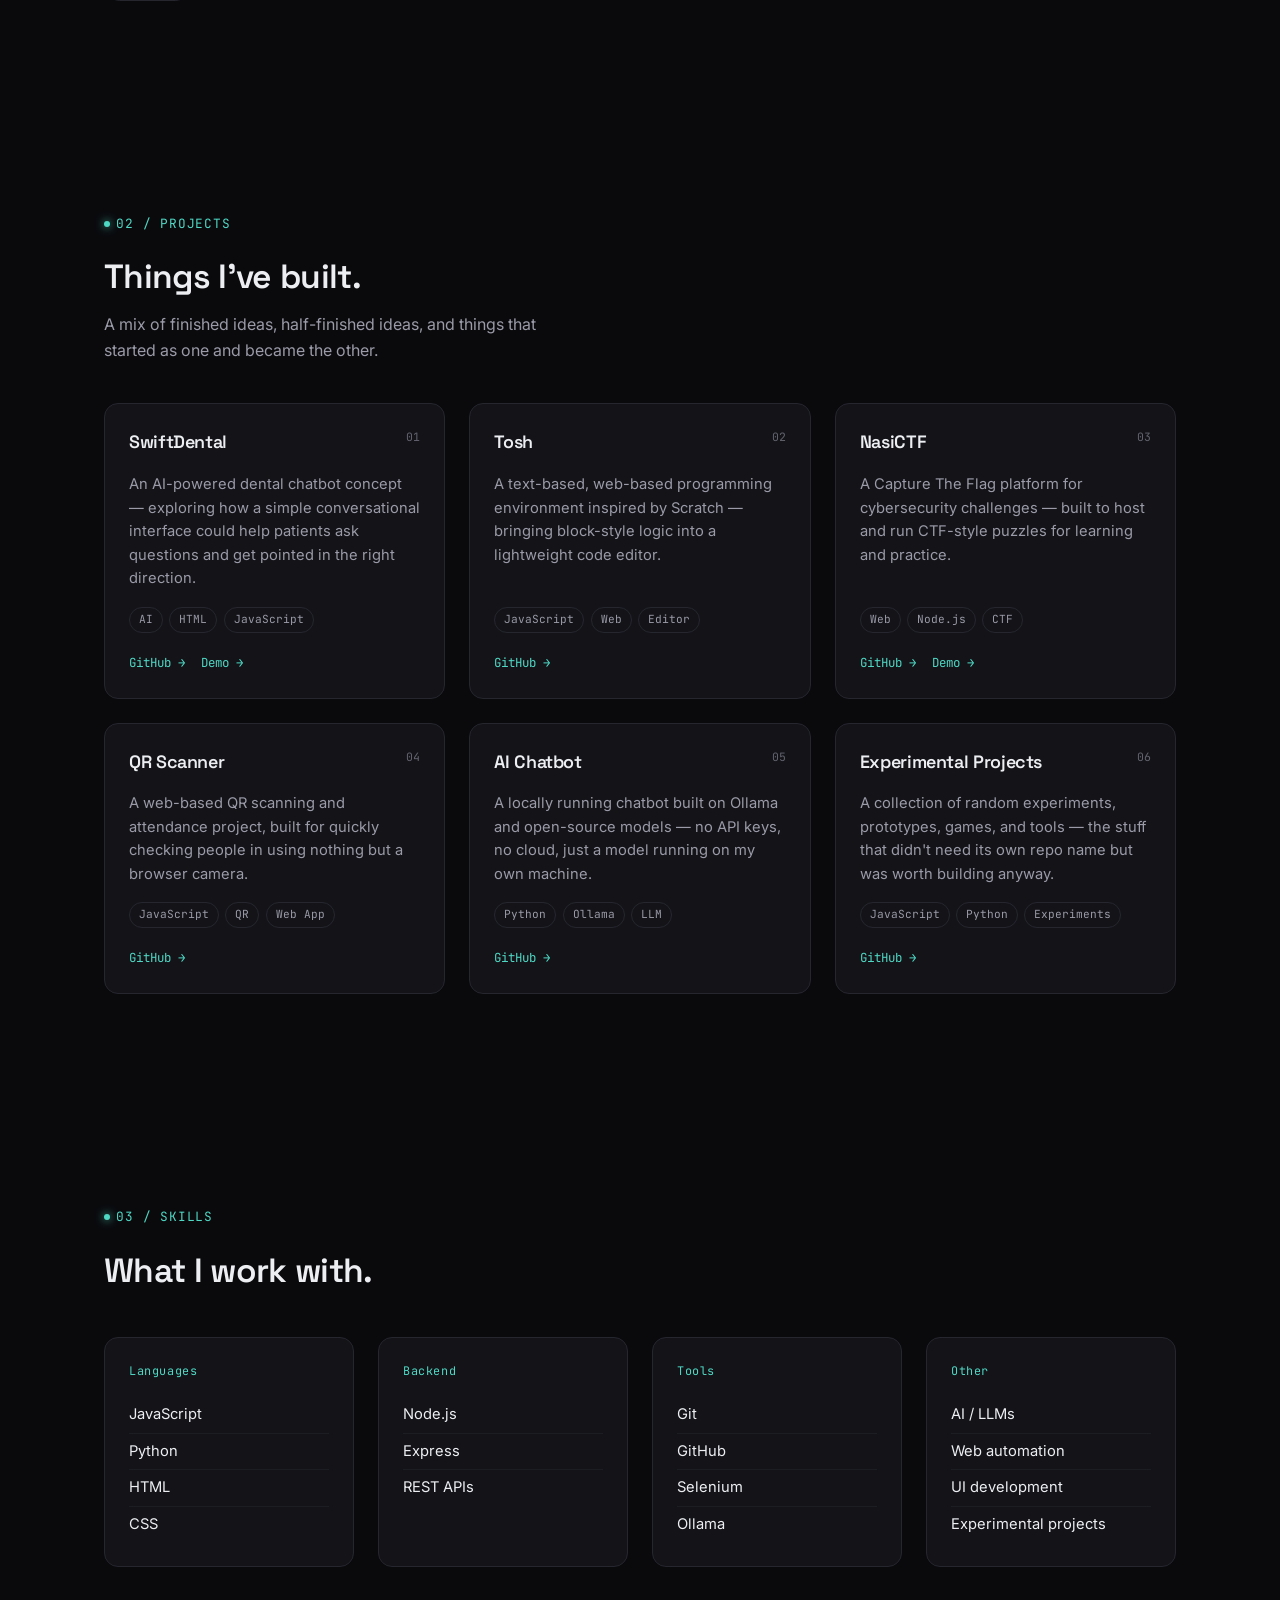
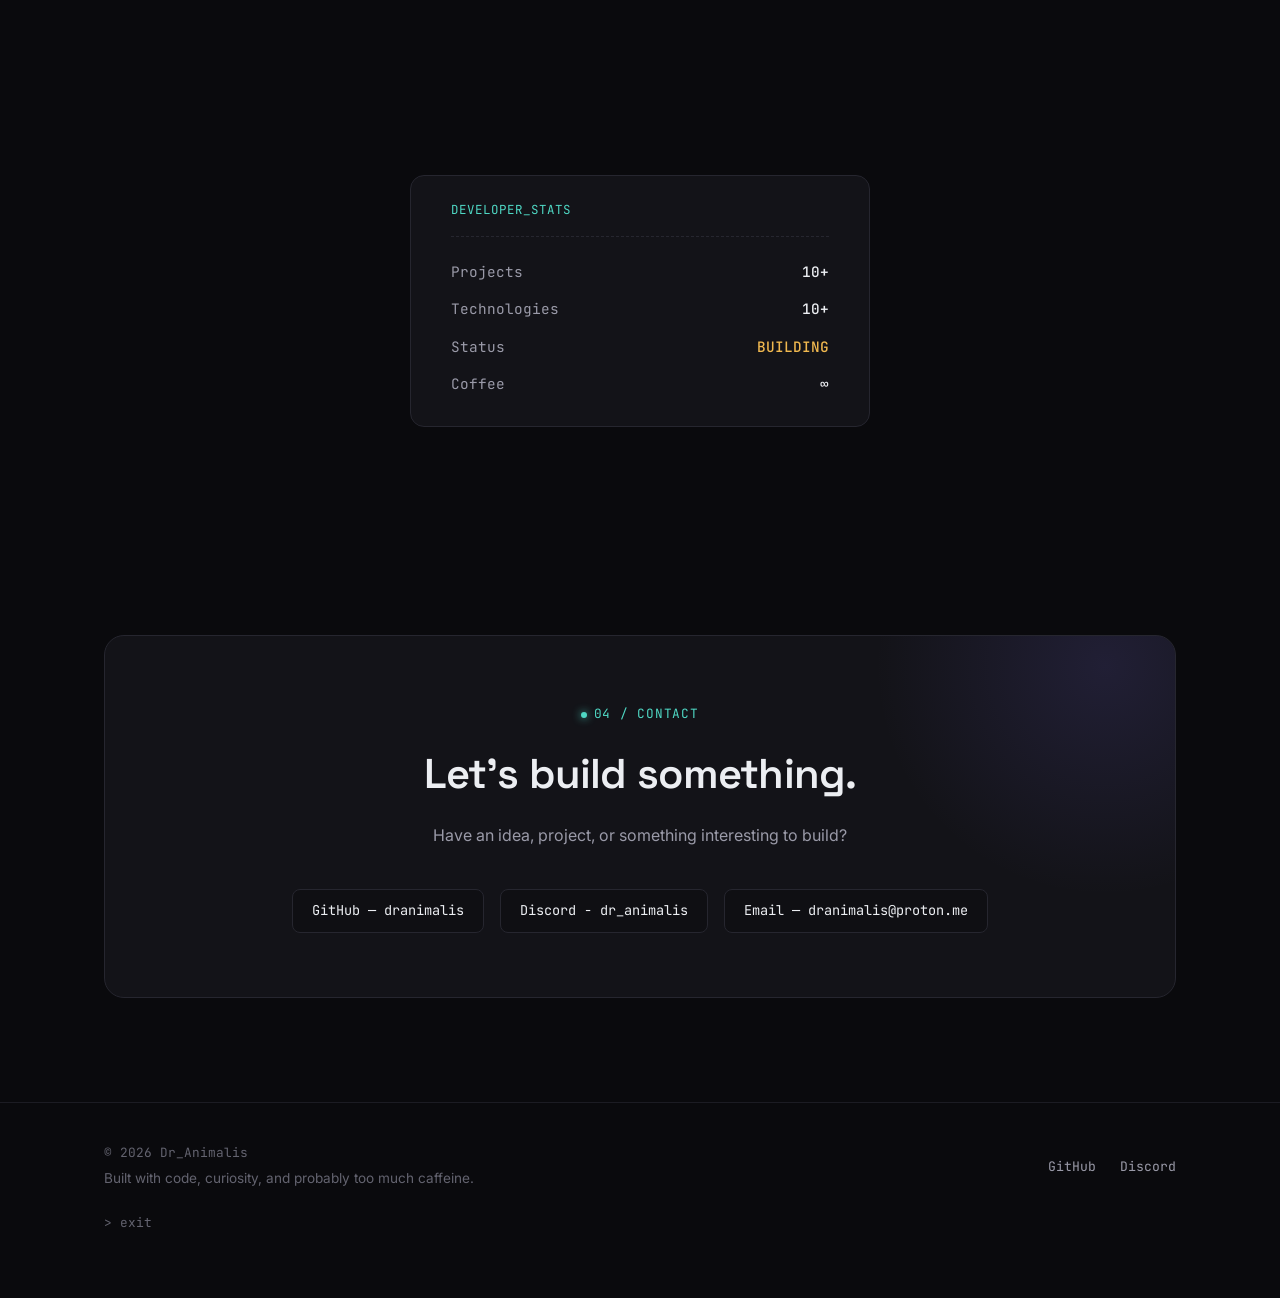
==== commit 23d0ceb6: "Update index.html" ====
--- a/index.html
+++ b/index.html
@@ -292,9 +292,9 @@
       <h2 class="contact-title">Let's build something.</h2>
       <p class="contact-desc">Have an idea, project, or something interesting to build?</p>
       <div class="contact-links">
-        <a href="#" class="contact-link">GitHub — dranimalis</a>
-        <a href="#" class="contact-link">Discord - dr_animalis</a>
-        <a href="#" class="contact-link">Email — dranimalis@proton.me</a>
+        <a href="https://github.com/dranimalis" class="contact-link">GitHub — dranimalis</a>
+        <a href="https://discord.com/users/1386885019397521419" class="contact-link">Discord - dr_animalis</a>
+        <a href="mailto:dranimalis@proton.me" class="contact-link">Email — dranimalis@proton.me</a>
       </div>
     </div>
   </div>
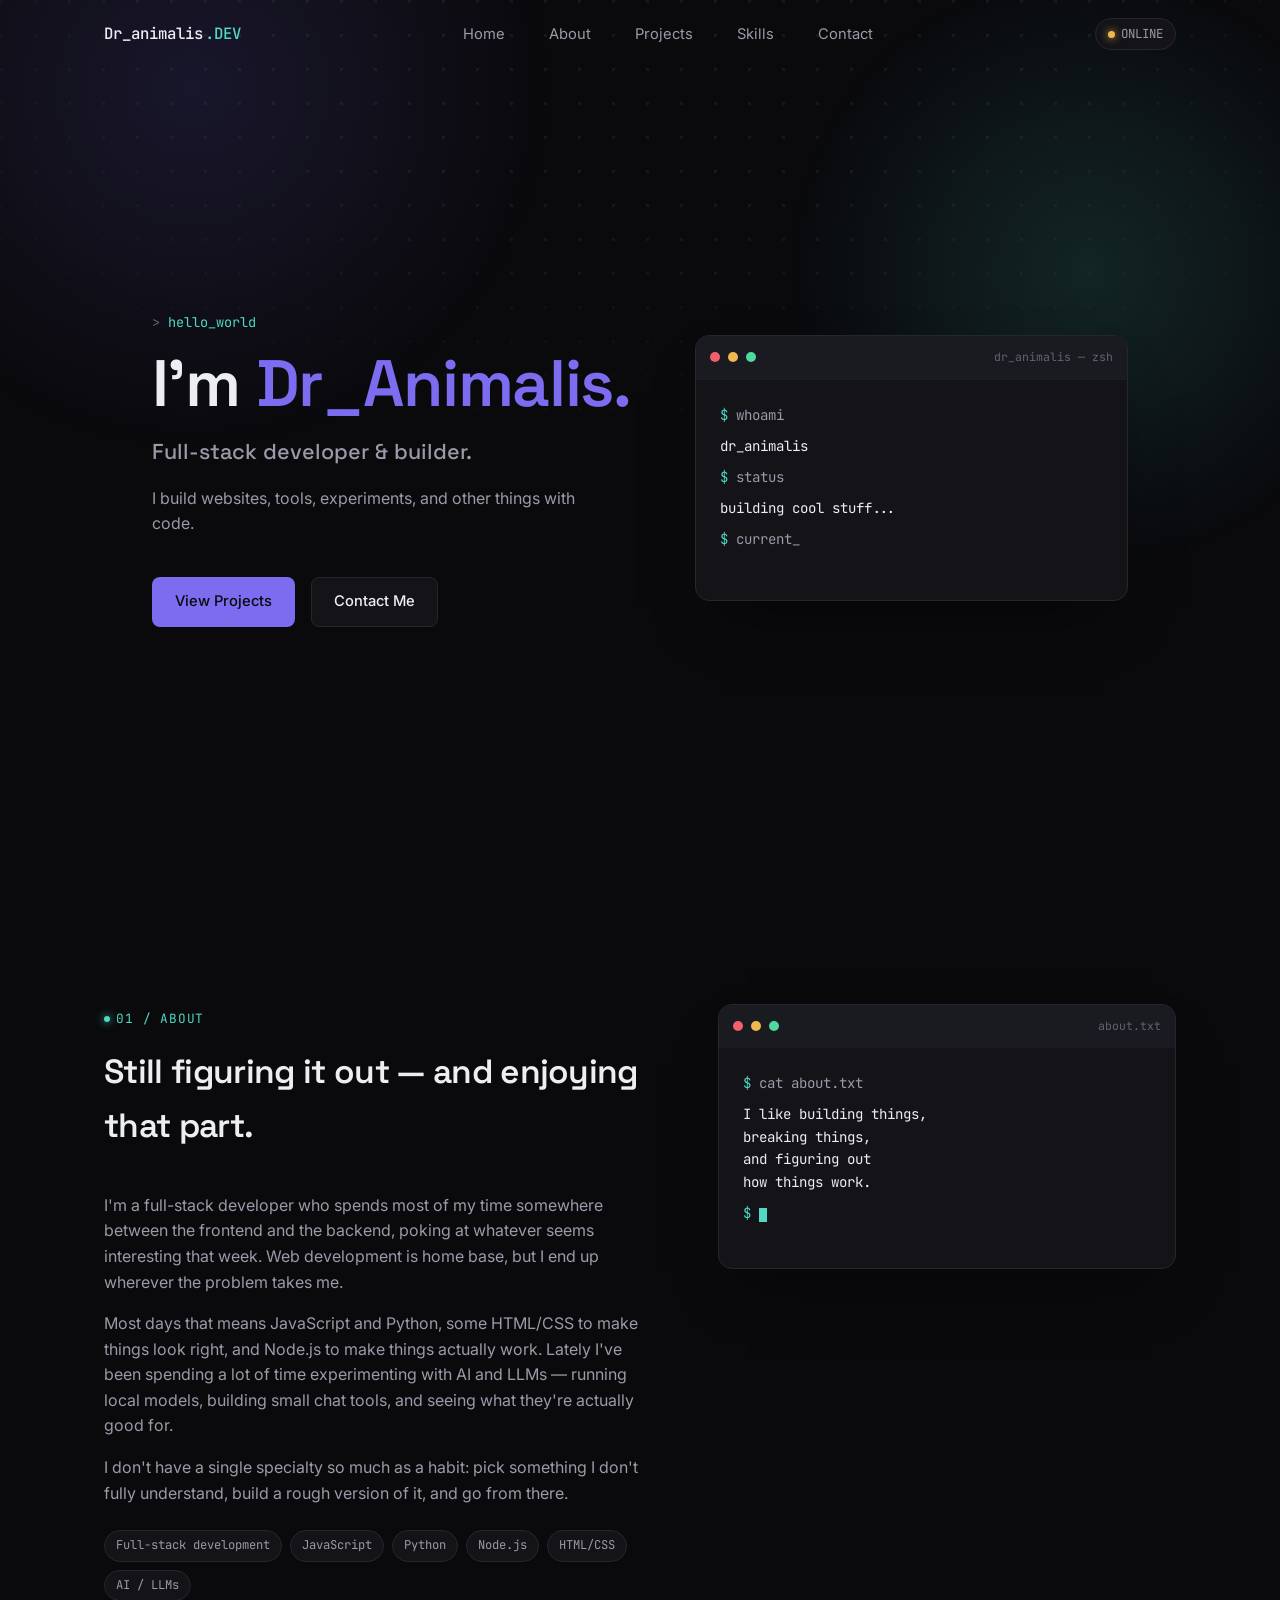
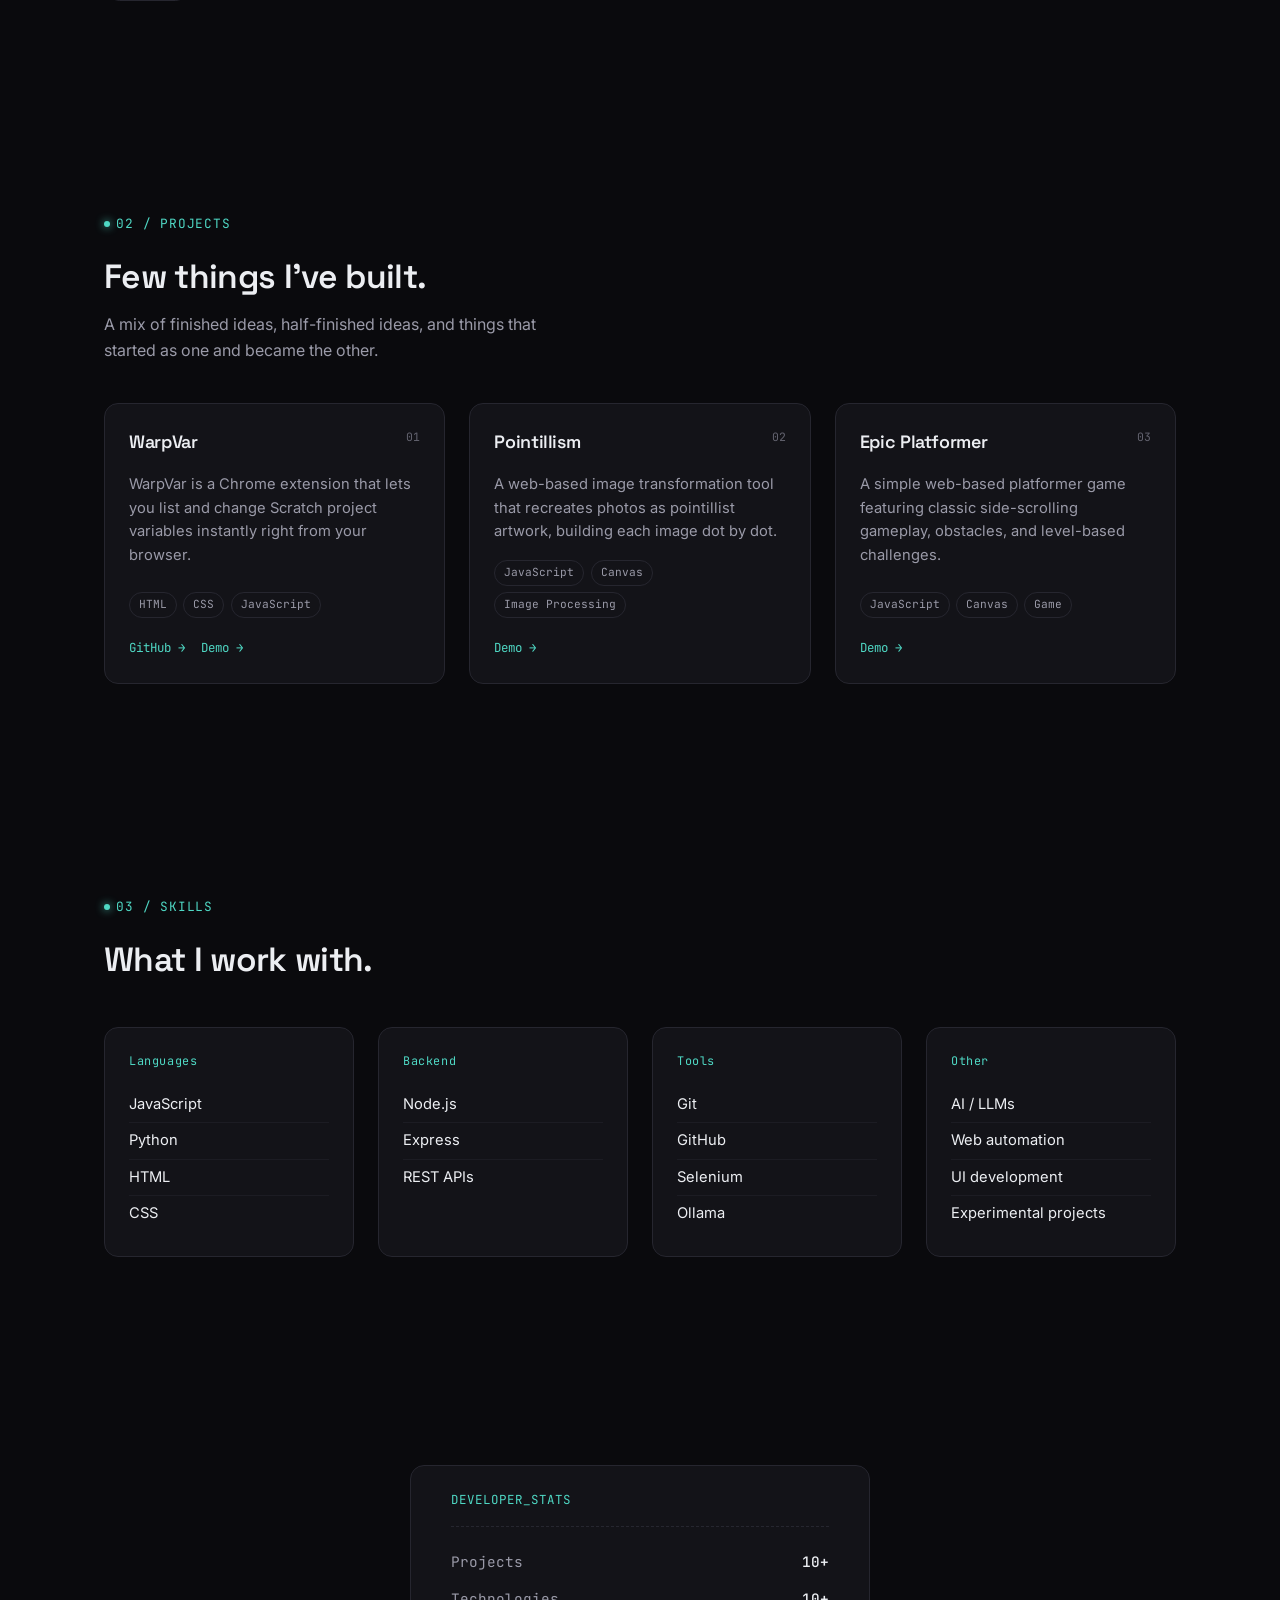
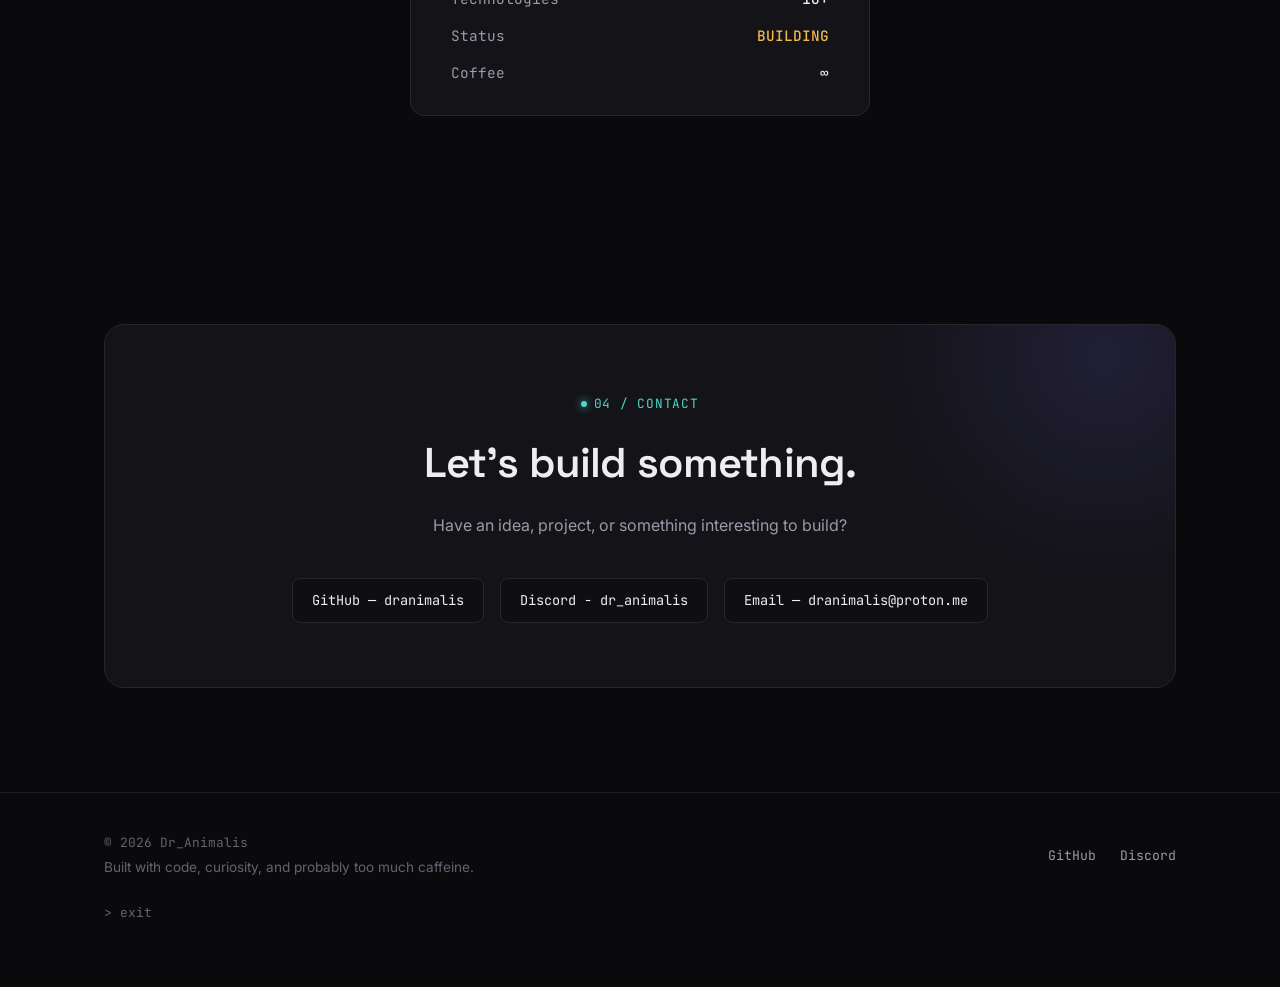
==== commit 2726cb2b: "Update index.html" ====
--- a/index.html
+++ b/index.html
@@ -3,7 +3,7 @@
 <head>
 <meta charset="UTF-8">
 <meta name="viewport" content="width=device-width, initial-scale=1.0">
-<title>Dr_Animalis.DEV — Full-stack developer & builder</title>
+<title>Dr_Animalis — Full-stack developer & builder</title>
 <meta name="description" content="Portfolio of Dr_Animalis, a full-stack developer building web apps, tools, and AI experiments.">
 <link rel="icon" href="data:image/svg+xml,<svg xmlns=%22http://www.w3.org/2000/svg%22 viewBox=%220 0 100 100%22><rect width=%22100%22 height=%22100%22 rx=%2222%22 fill=%22%230a0a0d%22/><text x=%2250%22 y=%2266%22 font-size=%2260%22 text-anchor=%22middle%22 fill=%22%237c6cf0%22 font-family=%22monospace%22>&gt;_</text></svg>">
 <link rel="preconnect" href="https://fonts.googleapis.com">
@@ -127,7 +127,7 @@
   <div class="wrap">
     <div class="section-head reveal">
       <span class="eyebrow">02 / PROJECTS</span>
-      <h2 class="section-title">Things I've built.</h2>
+      <h2 class="section-title">Few things I've built.</h2>
       <p class="section-sub">A mix of finished ideas, half-finished ideas, and things that started as one and became the other.</p>
     </div>
 
@@ -135,90 +135,46 @@
 
       <article class="project-card reveal">
         <div class="project-top">
-          <h3 class="project-name">SwiftDental</h3>
+          <h3 class="project-name">WarpVar</h3>
           <span class="project-index">01</span>
         </div>
-        <p class="project-desc">An AI-powered dental chatbot concept — exploring how a simple conversational interface could help patients ask questions and get pointed in the right direction.</p>
+        <p class="project-desc">WarpVar is a Chrome extension that lets you list and change Scratch project variables instantly right from your browser.</p>
         <div class="project-tags">
-          <span class="tag">AI</span><span class="tag">HTML</span><span class="tag">JavaScript</span>
+          <span class="tag">HTML</span><span class="tag">CSS</span><span class="tag">JavaScript</span>
         </div>
         <div class="project-links">
-          <a href="#" class="project-link">GitHub →</a>
-          <a href="#" class="project-link">Demo →</a>
+          <a href="https://github.com/WarpVar-Official/WarpVar" class="project-link">GitHub →</a>
+          <a href="https://warpvar.wasmer.app/" class="project-link">Demo →</a>
         </div>
       </article>
 
       <article class="project-card reveal" style="transition-delay:0.05s;">
         <div class="project-top">
-          <h3 class="project-name">Tosh</h3>
+          <h3 class="project-name">Pointillism</h3>
           <span class="project-index">02</span>
         </div>
-        <p class="project-desc">A text-based, web-based programming environment inspired by Scratch — bringing block-style logic into a lightweight code editor.</p>
+        <p class="project-desc">A web-based image transformation tool that recreates photos as pointillist artwork, building each image dot by dot.</p>
         <div class="project-tags">
-          <span class="tag">JavaScript</span><span class="tag">Web</span><span class="tag">Editor</span>
+          <span class="tag">JavaScript</span><span class="tag">Canvas</span><span class="tag">Image Processing</span>
         </div>
         <div class="project-links">
-          <a href="#" class="project-link">GitHub →</a>
+          <a href="https://pointillism.netlify.app/" class="project-link">Demo →</a>
         </div>
       </article>
 
       <article class="project-card reveal" style="transition-delay:0.1s;">
         <div class="project-top">
-          <h3 class="project-name">NasiCTF</h3>
+          <h3 class="project-name">Epic Platformer</h3>
           <span class="project-index">03</span>
         </div>
-        <p class="project-desc">A Capture The Flag platform for cybersecurity challenges — built to host and run CTF-style puzzles for learning and practice.</p>
+        <p class="project-desc">A simple web-based platformer game featuring classic side-scrolling gameplay, obstacles, and level-based challenges.</p>
         <div class="project-tags">
-          <span class="tag">Web</span><span class="tag">Node.js</span><span class="tag">CTF</span>
+          <span class="tag">JavaScript</span><span class="tag">Canvas</span><span class="tag">Game</span>
         </div>
         <div class="project-links">
-          <a href="#" class="project-link">GitHub →</a>
-          <a href="#" class="project-link">Demo →</a>
+          <a href="https://epic-platformer.netlify.app/" class="project-link">Demo →</a>
         </div>
       </article>
-
-      <article class="project-card reveal" style="transition-delay:0.15s;">
-        <div class="project-top">
-          <h3 class="project-name">QR Scanner</h3>
-          <span class="project-index">04</span>
-        </div>
-        <p class="project-desc">A web-based QR scanning and attendance project, built for quickly checking people in using nothing but a browser camera.</p>
-        <div class="project-tags">
-          <span class="tag">JavaScript</span><span class="tag">QR</span><span class="tag">Web App</span>
-        </div>
-        <div class="project-links">
-          <a href="#" class="project-link">GitHub →</a>
-        </div>
-      </article>
-
-      <article class="project-card reveal" style="transition-delay:0.2s;">
-        <div class="project-top">
-          <h3 class="project-name">AI Chatbot</h3>
-          <span class="project-index">05</span>
-        </div>
-        <p class="project-desc">A locally running chatbot built on Ollama and open-source models — no API keys, no cloud, just a model running on my own machine.</p>
-        <div class="project-tags">
-          <span class="tag">Python</span><span class="tag">Ollama</span><span class="tag">LLM</span>
-        </div>
-        <div class="project-links">
-          <a href="#" class="project-link">GitHub →</a>
-        </div>
-      </article>
-
-      <article class="project-card reveal" style="transition-delay:0.25s;">
-        <div class="project-top">
-          <h3 class="project-name">Experimental Projects</h3>
-          <span class="project-index">06</span>
-        </div>
-        <p class="project-desc">A collection of random experiments, prototypes, games, and tools — the stuff that didn't need its own repo name but was worth building anyway.</p>
-        <div class="project-tags">
-          <span class="tag">JavaScript</span><span class="tag">Python</span><span class="tag">Experiments</span>
-        </div>
-        <div class="project-links">
-          <a href="#" class="project-link">GitHub →</a>
-        </div>
-      </article>
-
     </div>
   </div>
 </section>
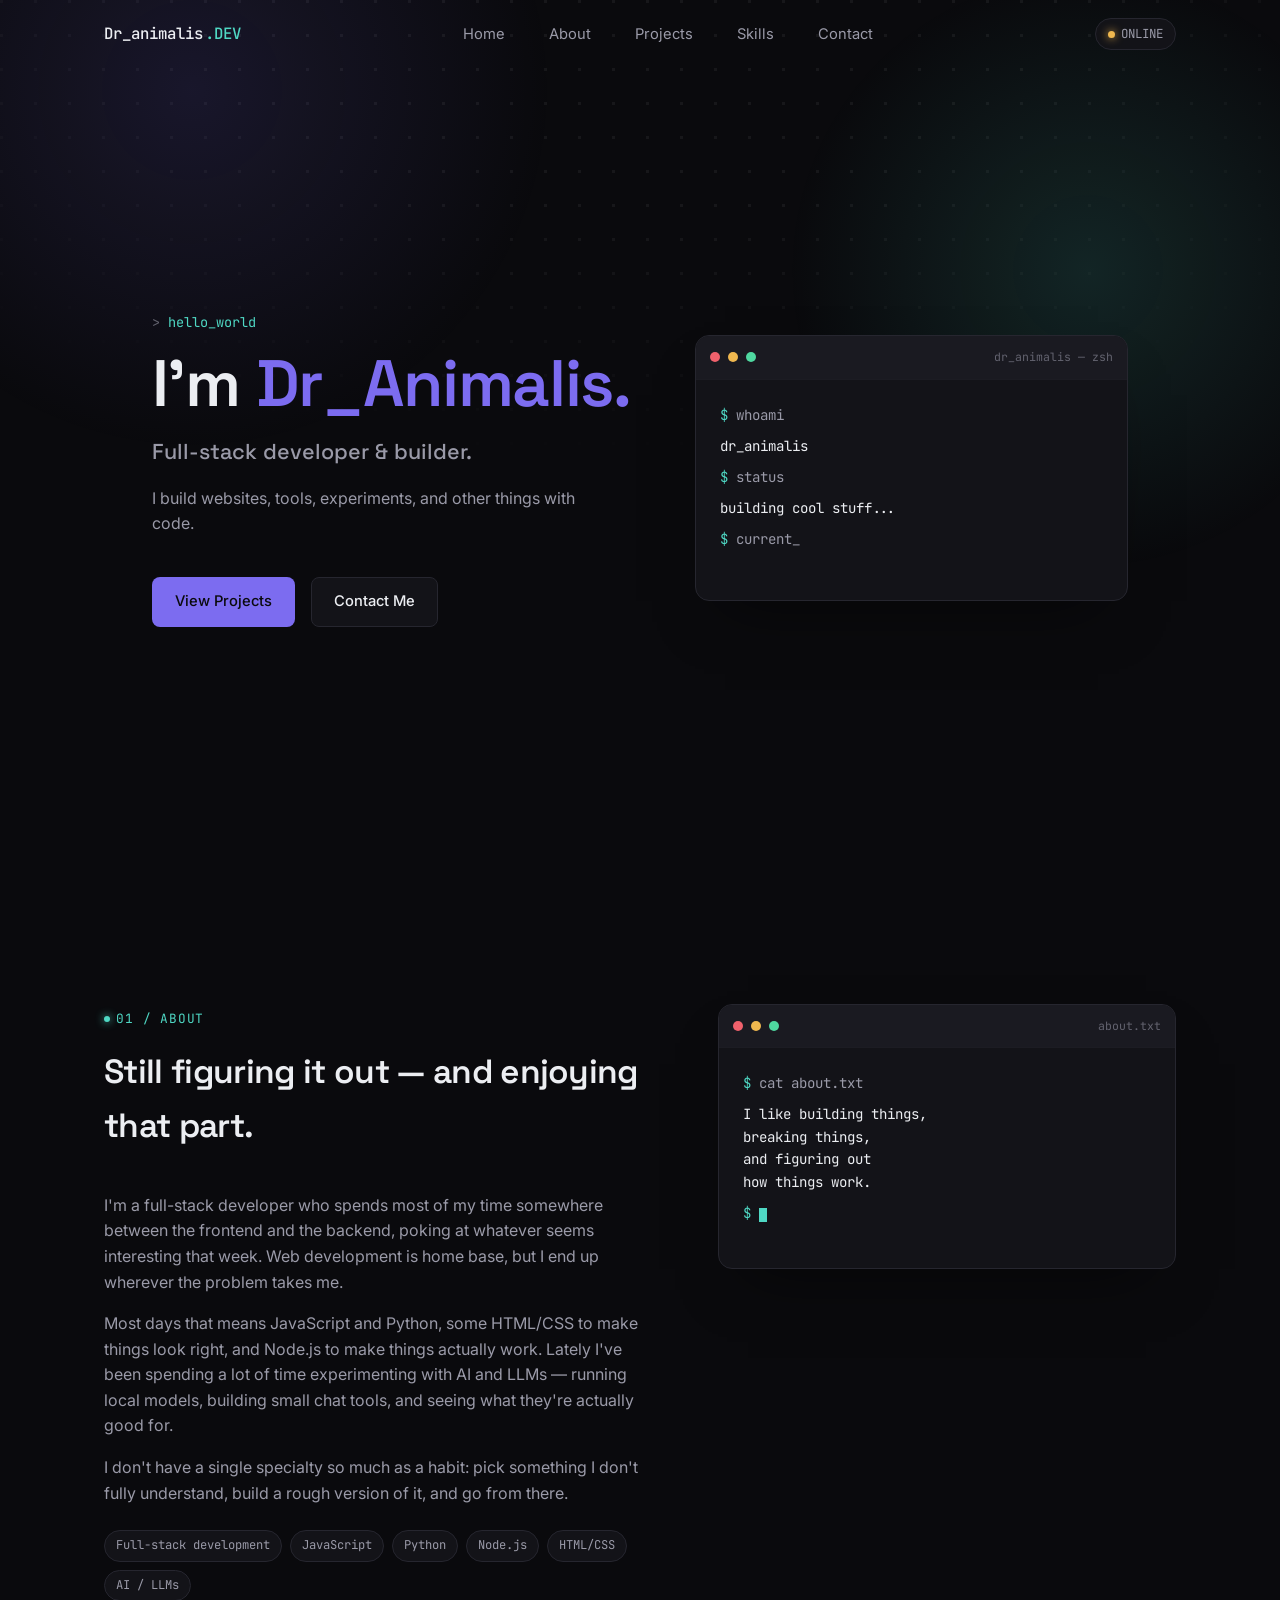
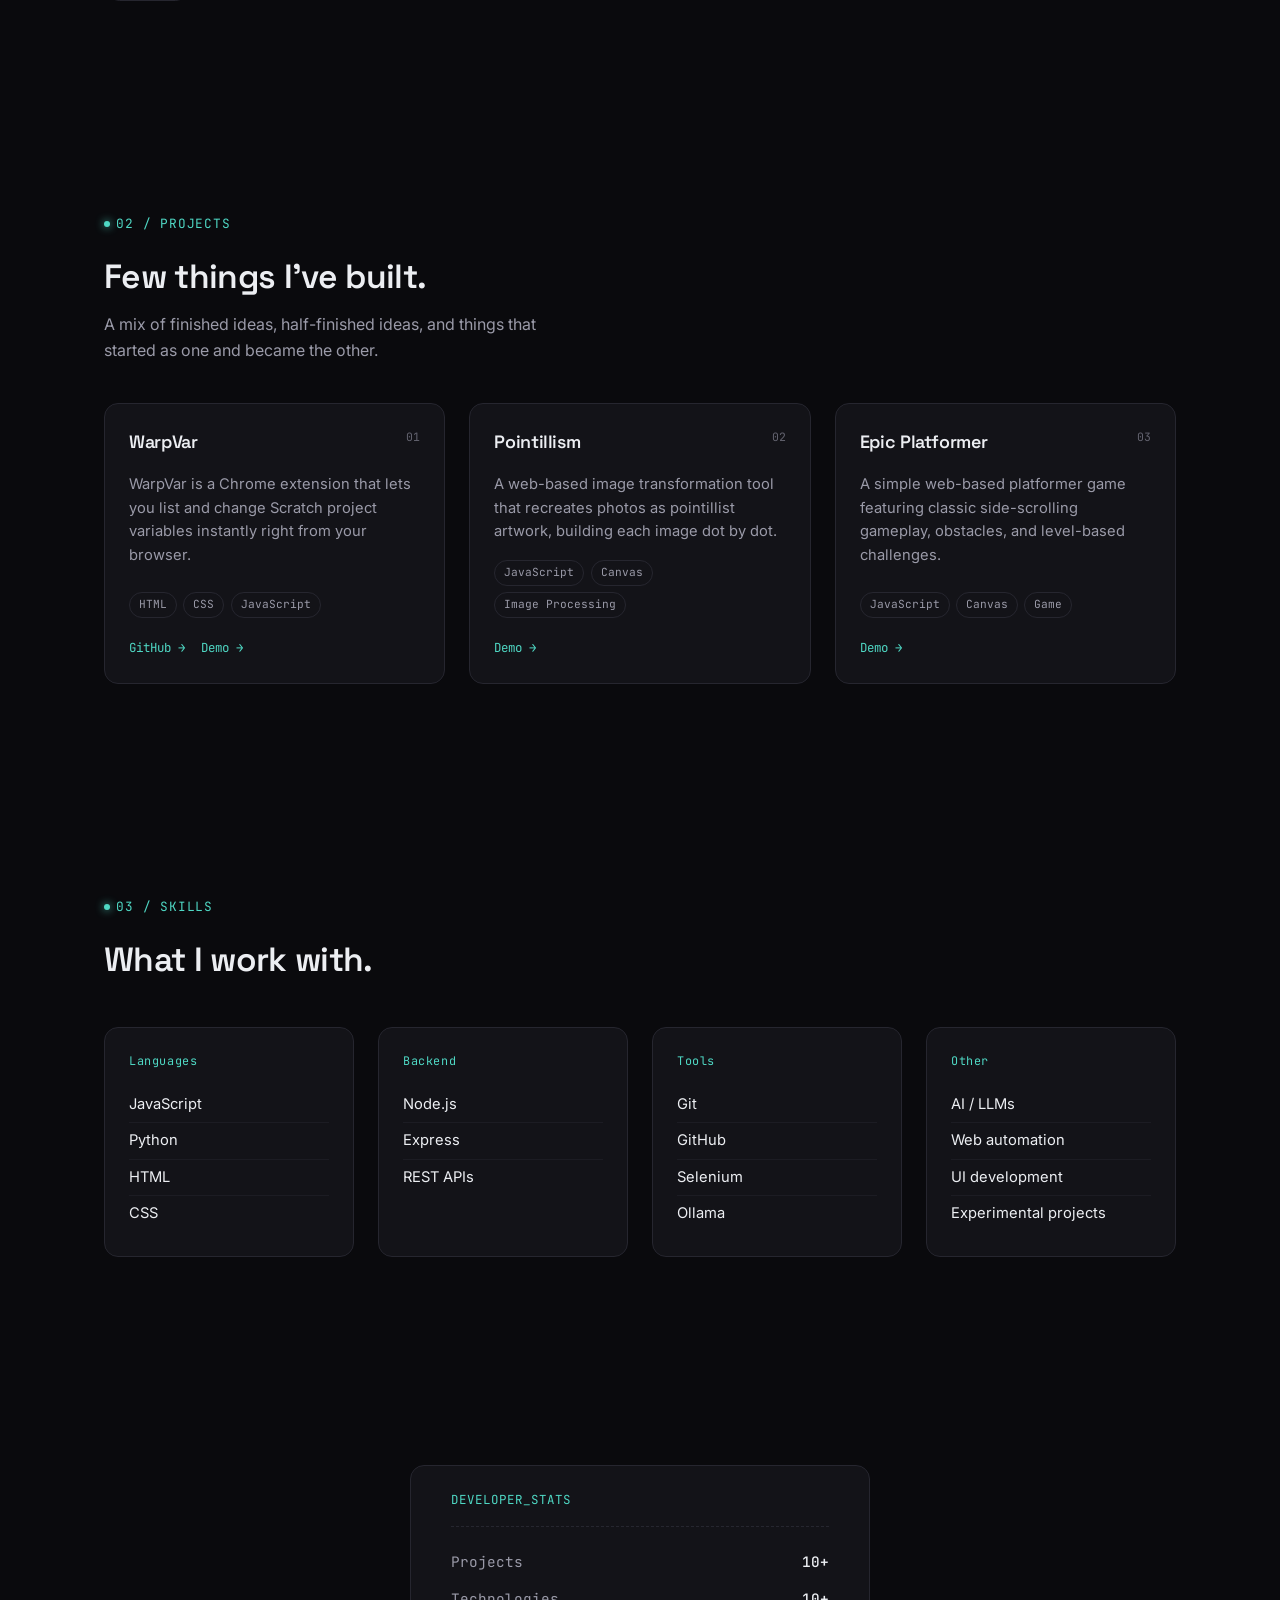
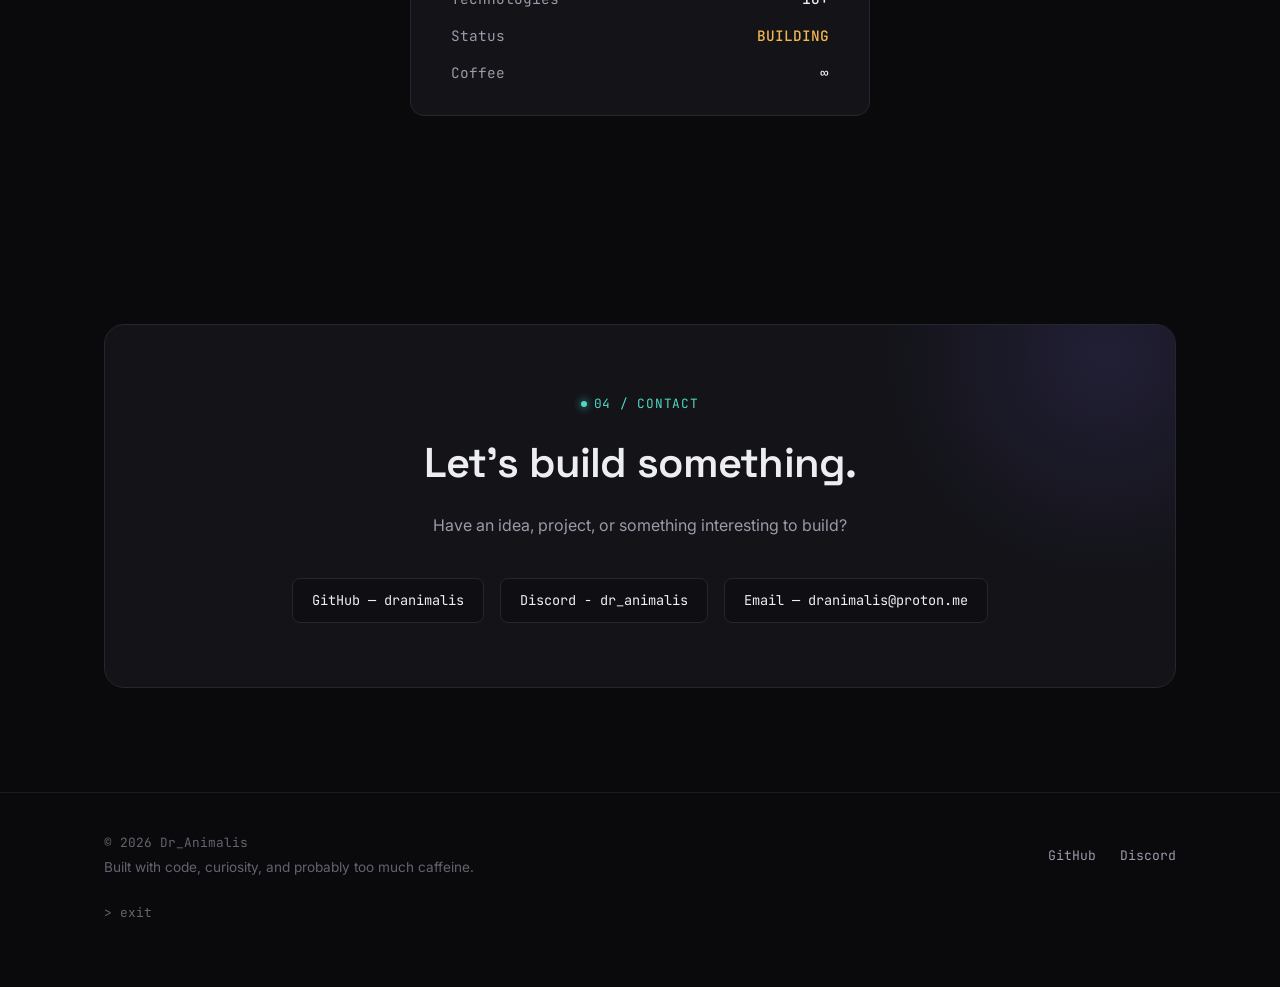
==== commit 5b1dd309: "Update index.html" ====
--- a/index.html
+++ b/index.html
@@ -5,6 +5,7 @@
 <meta name="viewport" content="width=device-width, initial-scale=1.0">
 <title>Dr_Animalis — Full-stack developer & builder</title>
 <meta name="description" content="Portfolio of Dr_Animalis, a full-stack developer building web apps, tools, and AI experiments.">
+<meta name="google-site-verification" content="7HOlATrurBUcbU2I8DI85oX5sFNJreCmK1Lvx9L5etI" />
 <link rel="icon" href="data:image/svg+xml,<svg xmlns=%22http://www.w3.org/2000/svg%22 viewBox=%220 0 100 100%22><rect width=%22100%22 height=%22100%22 rx=%2222%22 fill=%22%230a0a0d%22/><text x=%2250%22 y=%2266%22 font-size=%2260%22 text-anchor=%22middle%22 fill=%22%237c6cf0%22 font-family=%22monospace%22>&gt;_</text></svg>">
 <link rel="preconnect" href="https://fonts.googleapis.com">
 <link rel="preconnect" href="https://fonts.gstatic.com" crossorigin>
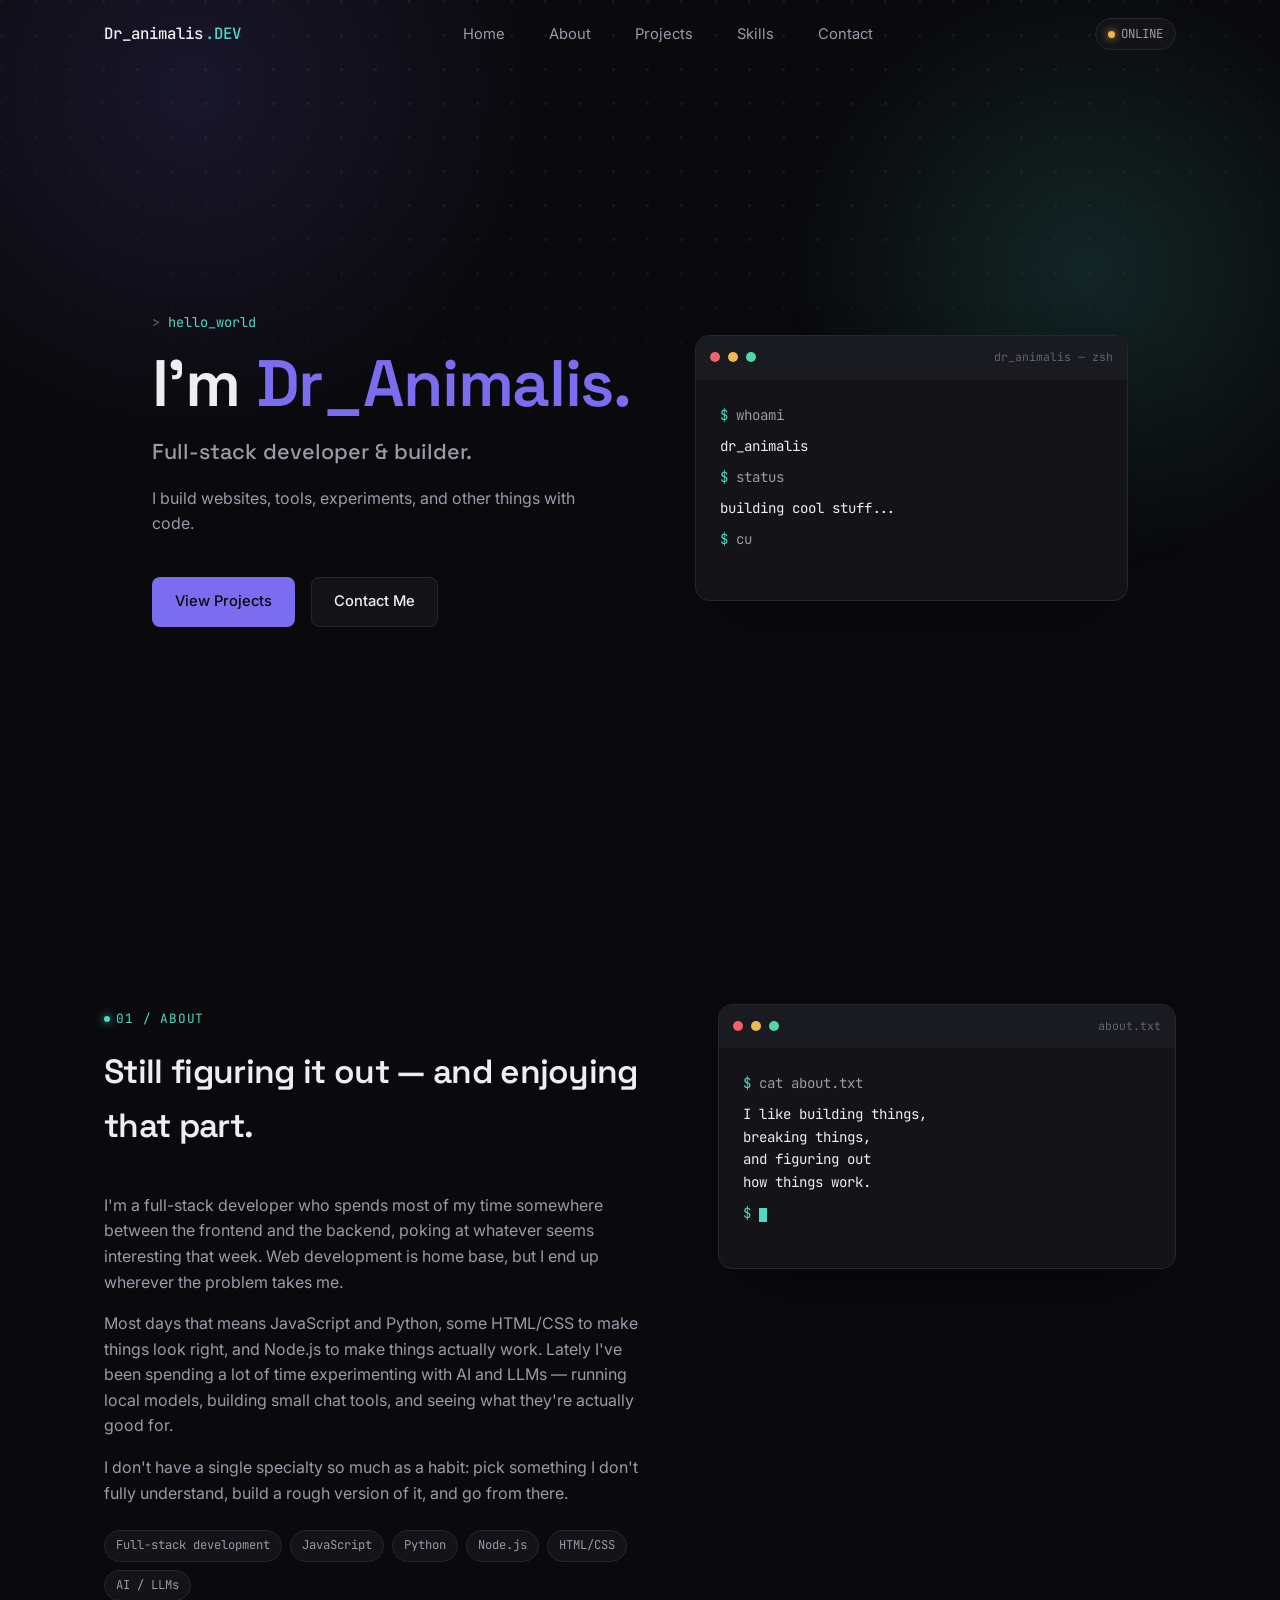
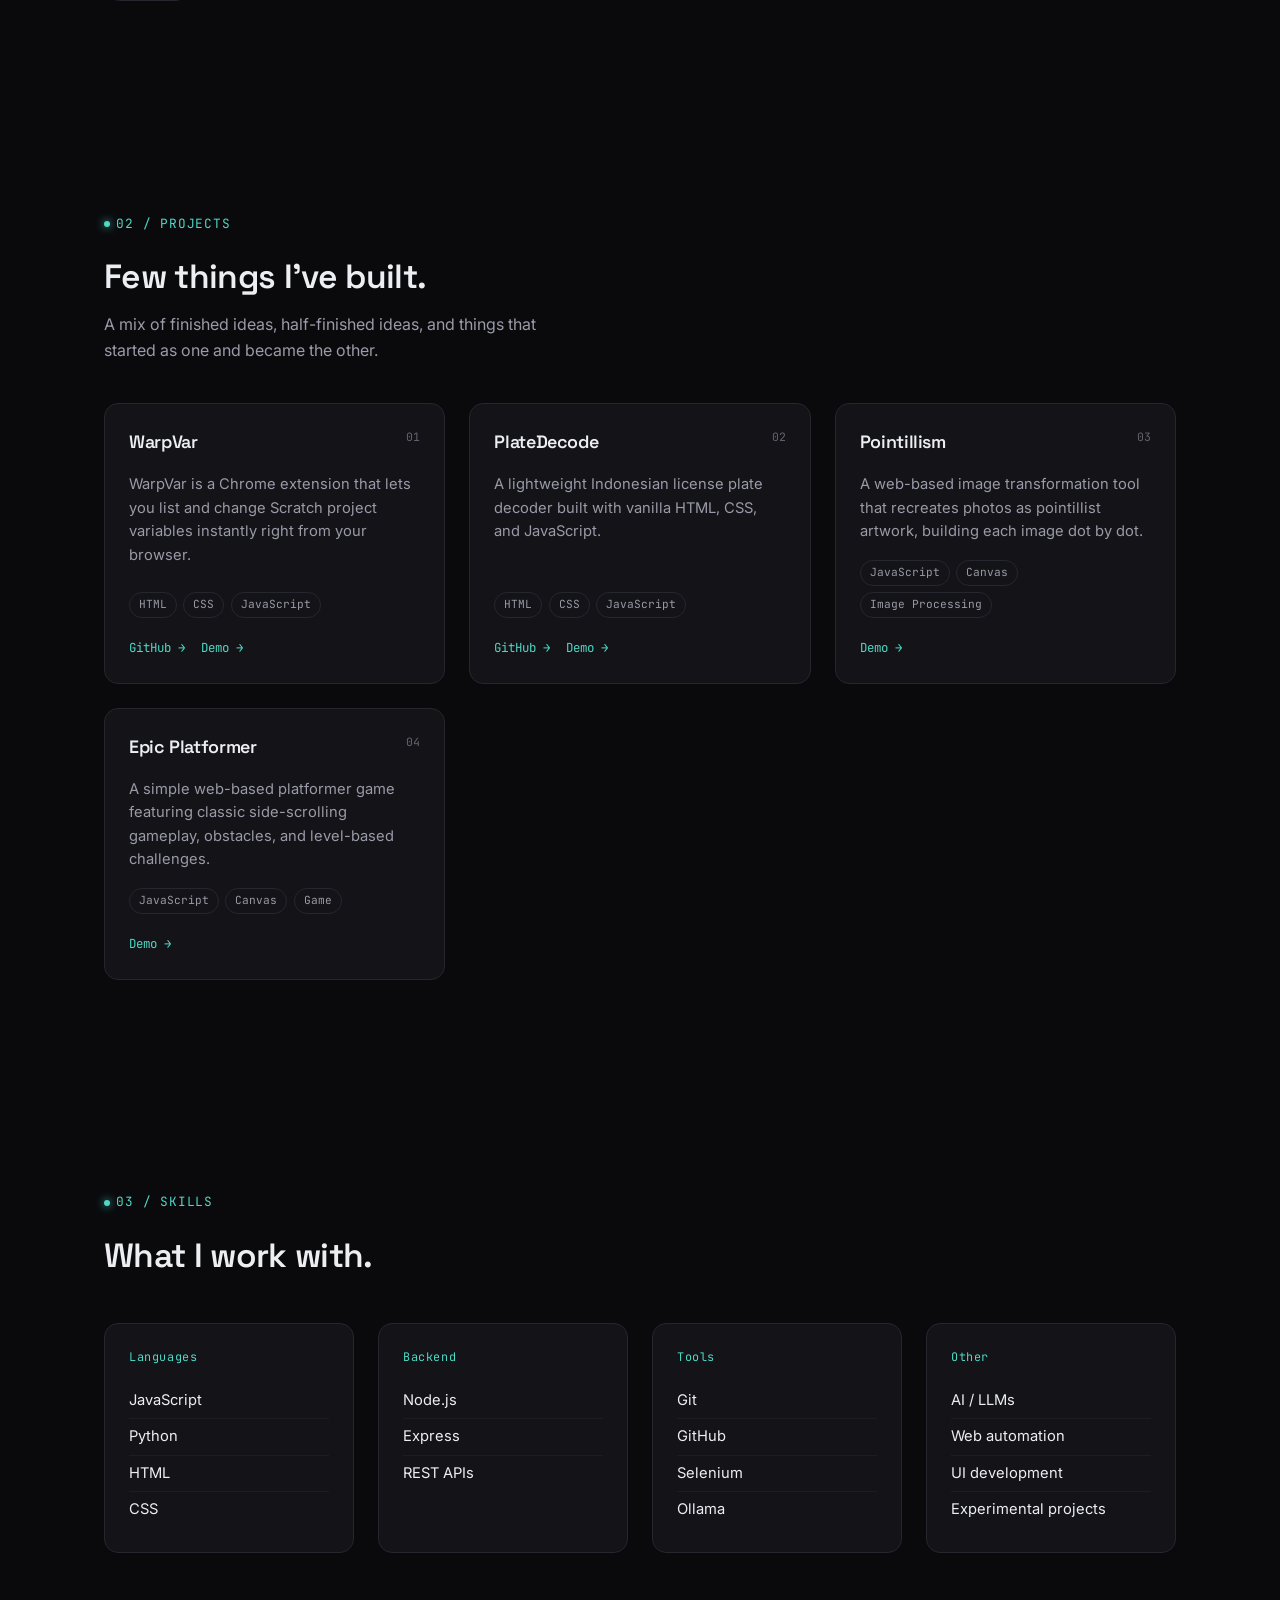
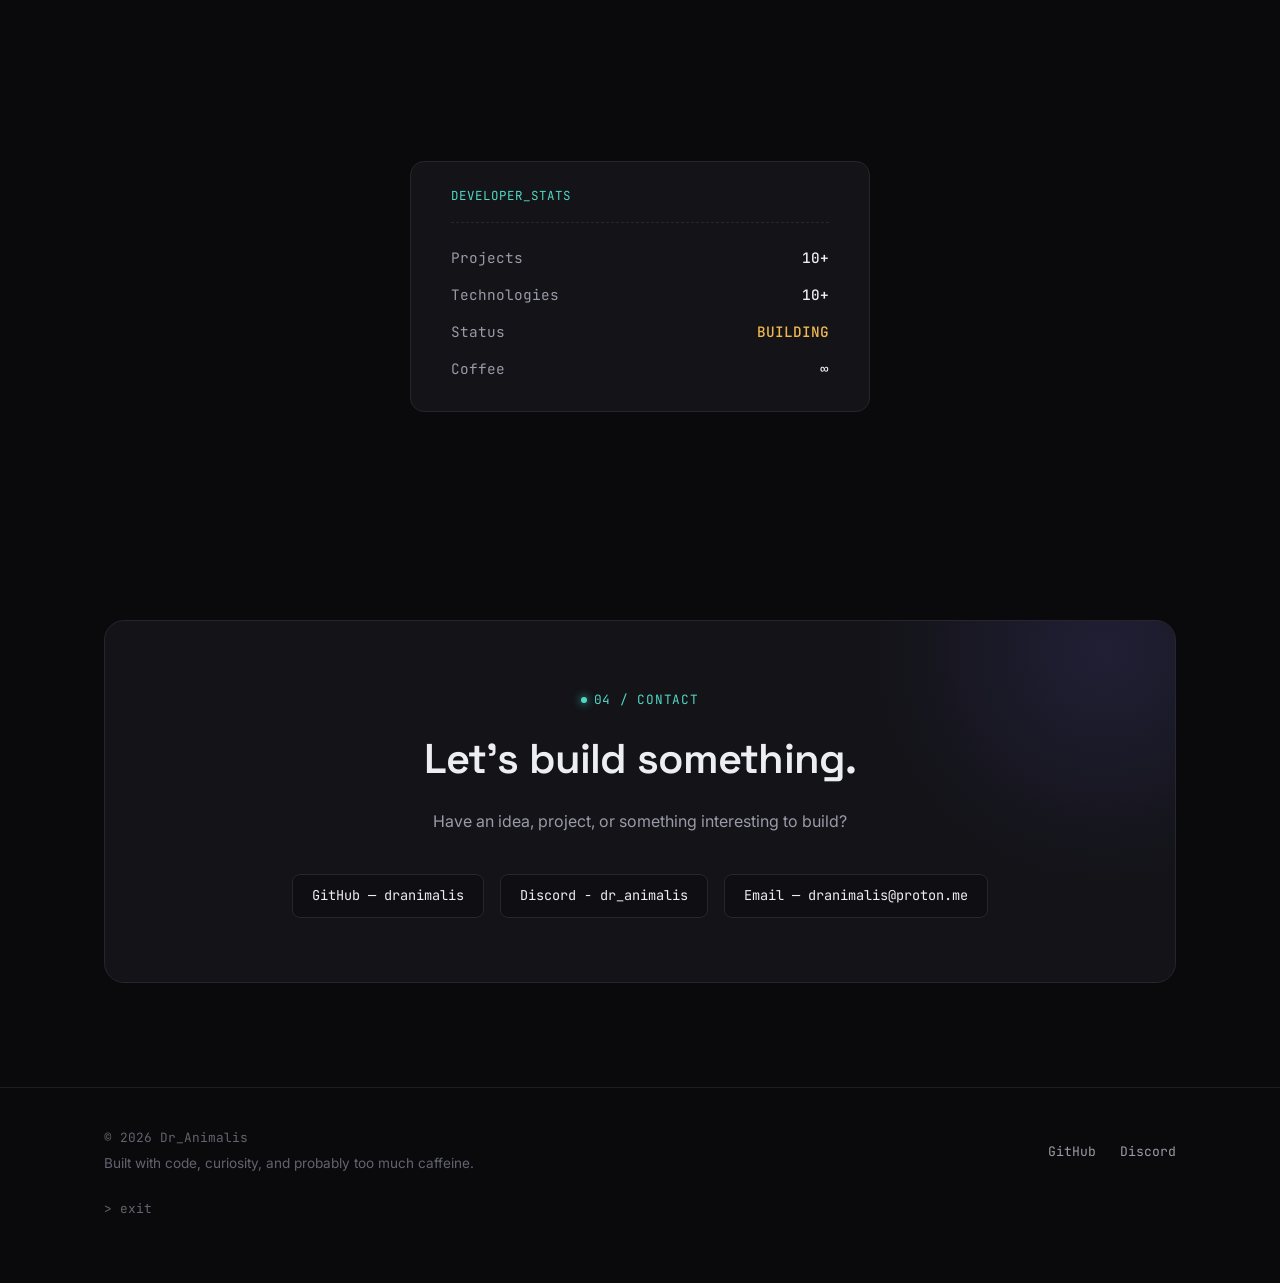
==== commit 839a0056: "update: add PlateDecode to the projects grid" ====
--- a/index.html
+++ b/index.html
@@ -151,8 +151,23 @@
 
       <article class="project-card reveal" style="transition-delay:0.05s;">
         <div class="project-top">
+          <h3 class="project-name">PlateDecode</h3>
+          <span class="project-index">02</span>
+        </div>
+        <p class="project-desc">A lightweight Indonesian license plate decoder built with vanilla HTML, CSS, and JavaScript.</p>
+        <div class="project-tags">
+          <span class="tag">HTML</span><span class="tag">CSS</span><span class="tag">JavaScript</span>
+        </div>
+        <div class="project-links">
+          <a href="https://github.com/dranimalis/PlateDecode" class="project-link">GitHub →</a>
+          <a href="https://dranimalis.is-a.dev/PlateDecode" class="project-link">Demo →</a>
+        </div>
+      </article>
+
+      <article class="project-card reveal" style="transition-delay:0.05s;">
+        <div class="project-top">
           <h3 class="project-name">Pointillism</h3>
-          <span class="project-index">02</span>
+          <span class="project-index">03</span>
         </div>
         <p class="project-desc">A web-based image transformation tool that recreates photos as pointillist artwork, building each image dot by dot.</p>
         <div class="project-tags">
@@ -166,7 +181,7 @@
       <article class="project-card reveal" style="transition-delay:0.1s;">
         <div class="project-top">
           <h3 class="project-name">Epic Platformer</h3>
-          <span class="project-index">03</span>
+          <span class="project-index">04</span>
         </div>
         <p class="project-desc">A simple web-based platformer game featuring classic side-scrolling gameplay, obstacles, and level-based challenges.</p>
         <div class="project-tags">
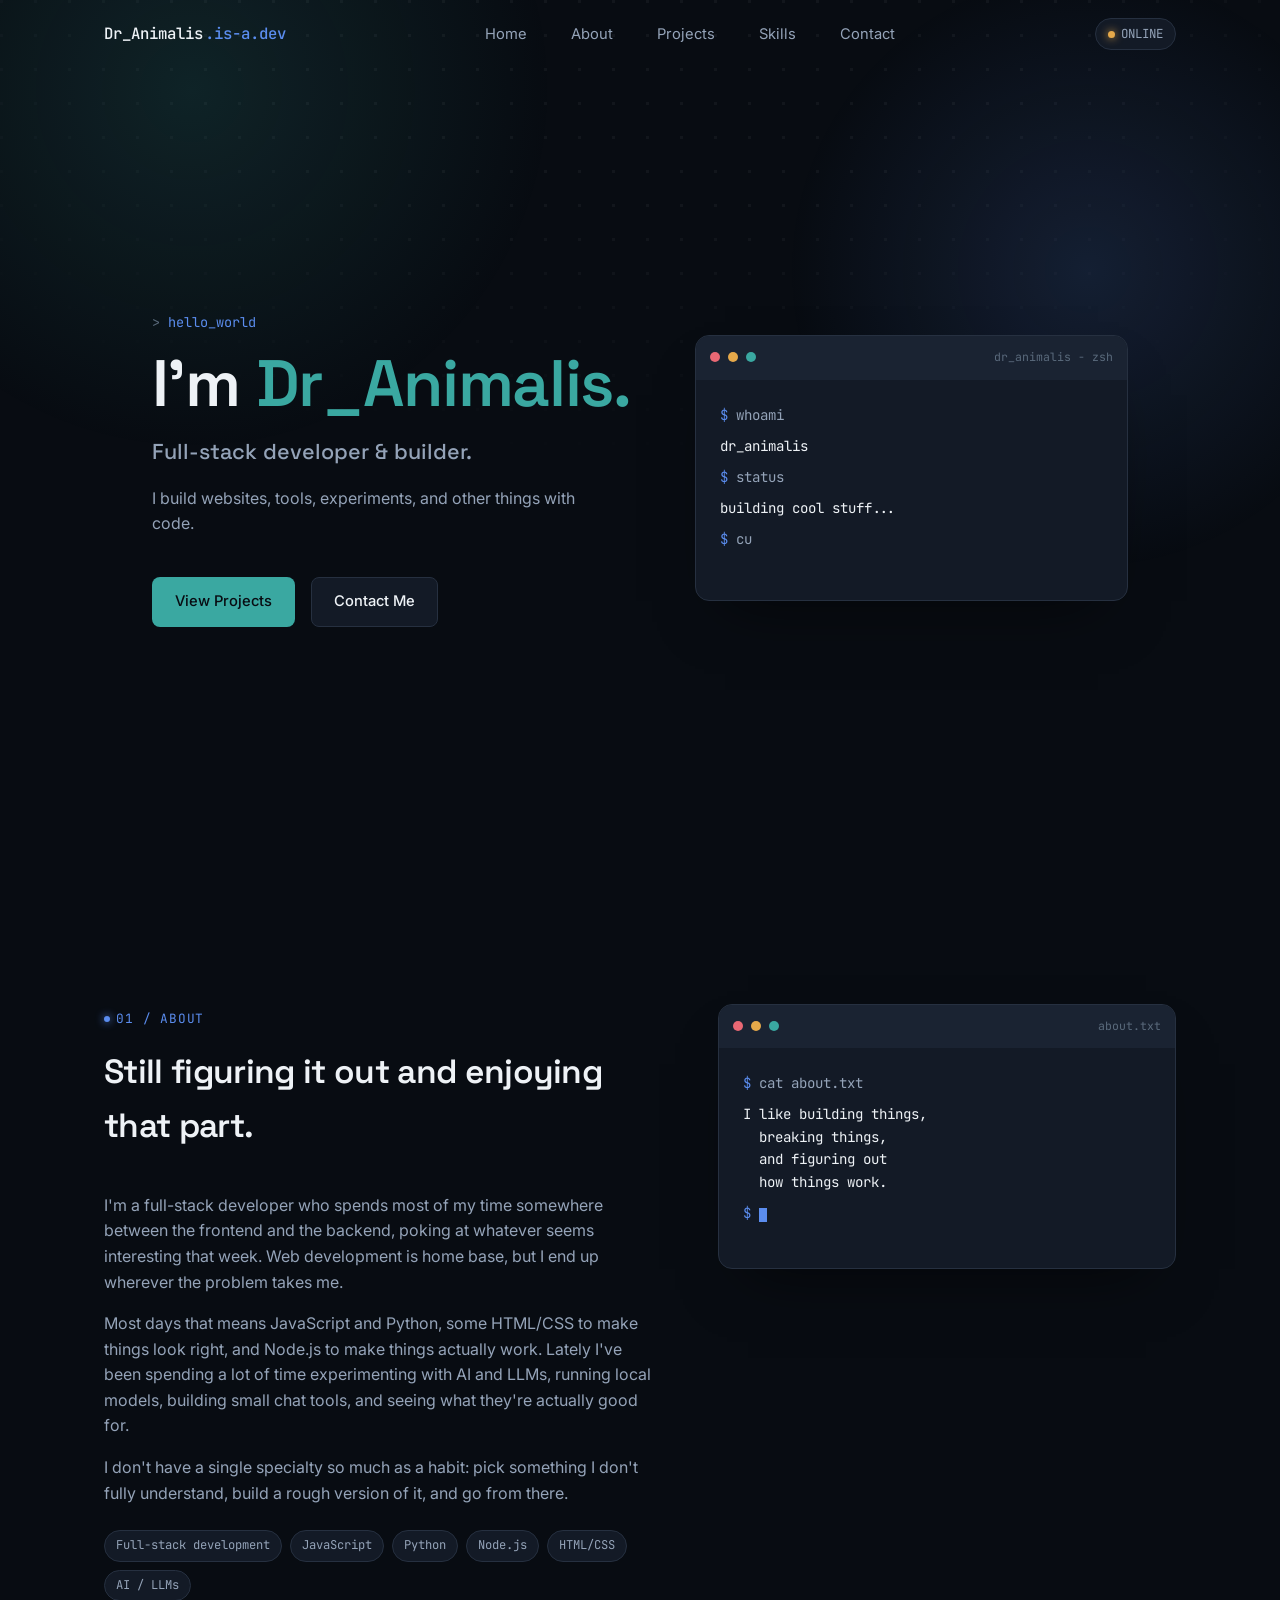
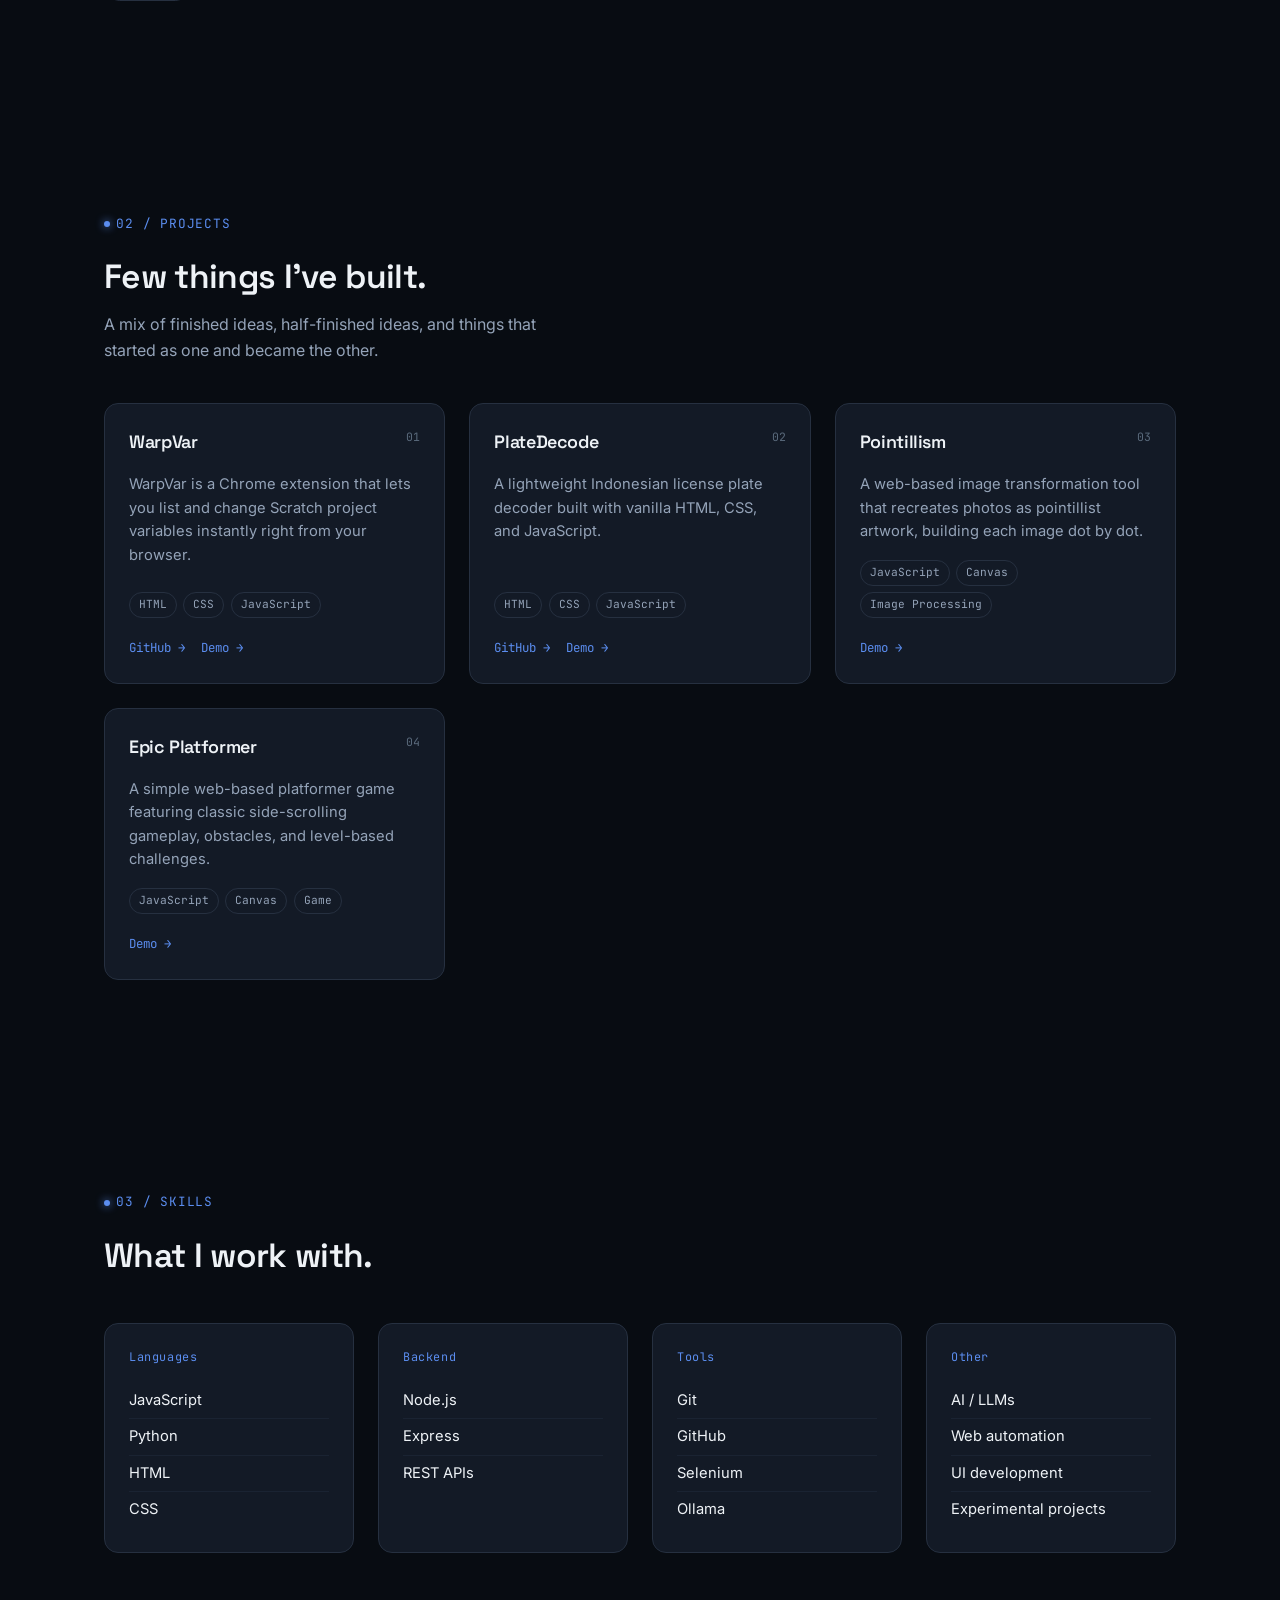
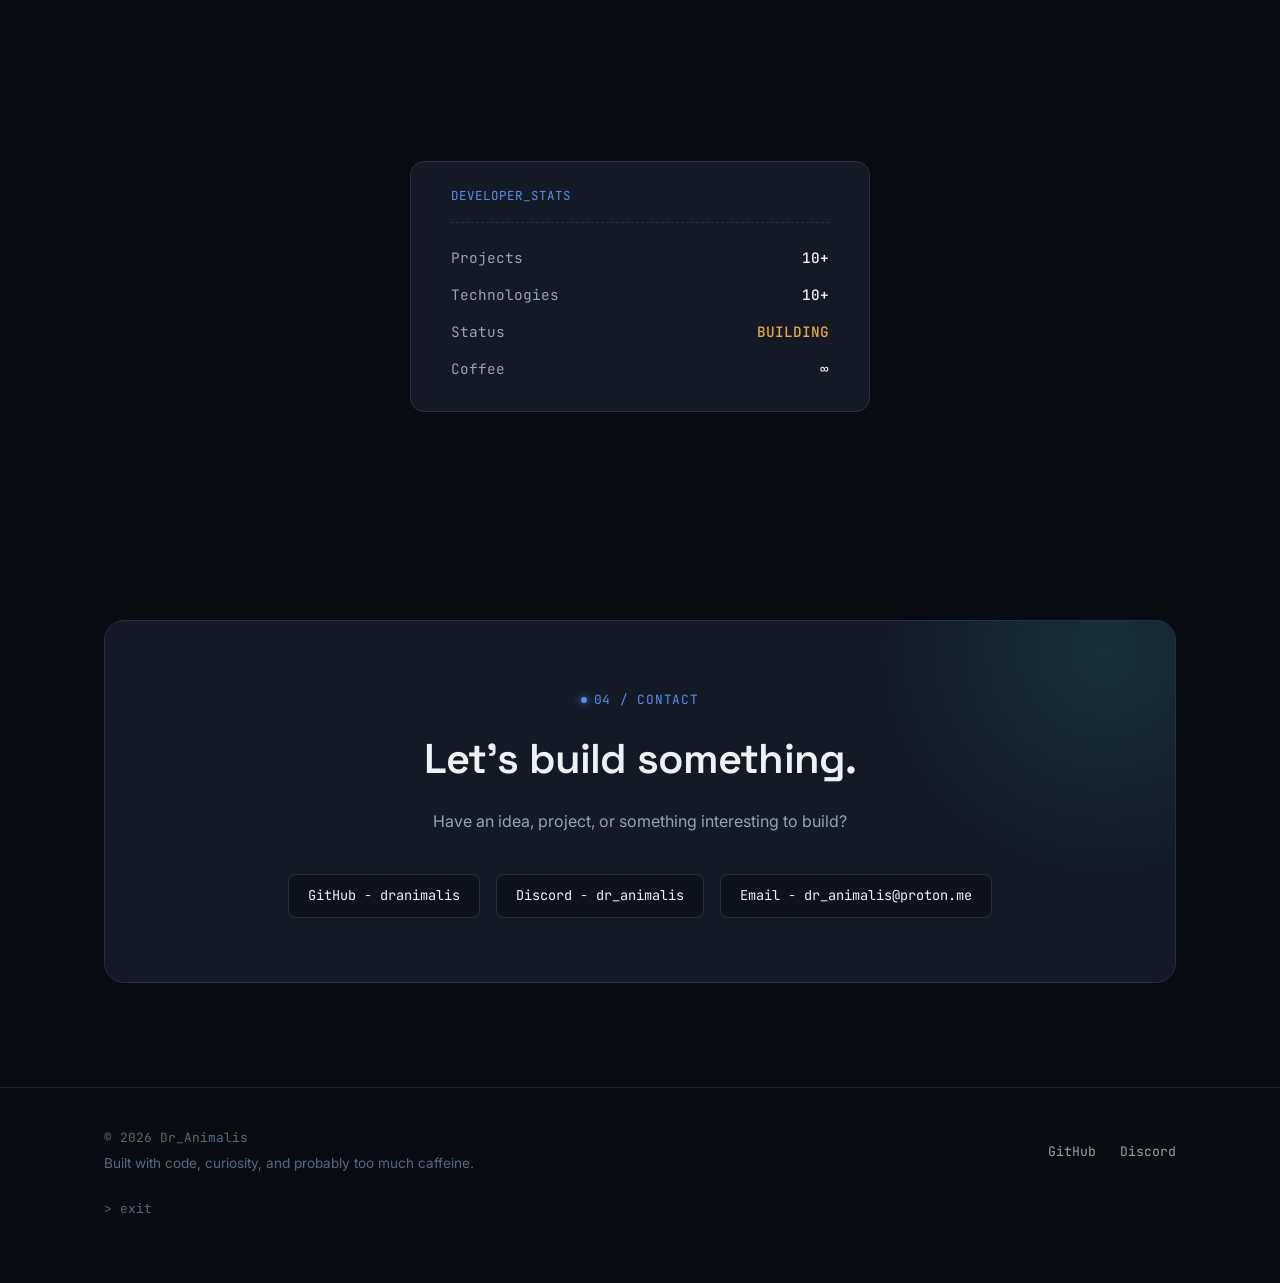
==== commit 6d04137a: "Update index.html" ====
--- a/index.html
+++ b/index.html
@@ -1,294 +1,298 @@
 <!DOCTYPE html>
 <html lang="en">
 <head>
-<meta charset="UTF-8">
-<meta name="viewport" content="width=device-width, initial-scale=1.0">
-<title>Dr_Animalis — Full-stack developer & builder</title>
-<meta name="description" content="Portfolio of Dr_Animalis, a full-stack developer building web apps, tools, and AI experiments.">
-<meta name="google-site-verification" content="7HOlATrurBUcbU2I8DI85oX5sFNJreCmK1Lvx9L5etI" />
-<link rel="icon" href="data:image/svg+xml,<svg xmlns=%22http://www.w3.org/2000/svg%22 viewBox=%220 0 100 100%22><rect width=%22100%22 height=%22100%22 rx=%2222%22 fill=%22%230a0a0d%22/><text x=%2250%22 y=%2266%22 font-size=%2260%22 text-anchor=%22middle%22 fill=%22%237c6cf0%22 font-family=%22monospace%22>&gt;_</text></svg>">
-<link rel="preconnect" href="https://fonts.googleapis.com">
-<link rel="preconnect" href="https://fonts.gstatic.com" crossorigin>
-<link href="https://fonts.googleapis.com/css2?family=Space+Grotesk:wght@500;600;700&family=Inter:wght@400;500;600&family=JetBrains+Mono:wght@400;500&display=swap" rel="stylesheet">
-<link rel="stylesheet" href="css/style.css">
+  <meta charset="UTF-8" />
+  <meta name="viewport" content="width=device-width, initial-scale=1.0" />
+  <title>Dr_Animalis - Full-stack developer & builder</title>
+  <meta name="description" content="Portfolio of Dr_Animalis, a full-stack developer building web apps, tools, and AI experiments." />
+  <meta name="google-site-verification" content="7HOlATrurBUcbU2I8DI85oX5sFNJreCmK1Lvx9L5etI" />
+
+  <!-- Favicon updated to match the new teal accent -->
+  <link rel="icon" href="data:image/svg+xml,<svg xmlns=%22http://www.w3.org/2000/svg%22 viewBox=%220 0 100 100%22><rect width=%22100%22 height=%22100%22 rx=%2222%22 fill=%22%23080c12%22/><text x=%2250%22 y=%2266%22 font-size=%2260%22 text-anchor=%22middle%22 fill=%22%233aa8a1%22 font-family=%22monospace%22>&gt;_</text></svg>" />
+
+  <link rel="preconnect" href="https://fonts.googleapis.com" />
+  <link rel="preconnect" href="https://fonts.gstatic.com" crossorigin />
+  <link href="https://fonts.googleapis.com/css2?family=Space+Grotesk:wght@500;600;700&family=Inter:wght@400;500;600&family=JetBrains+Mono:wght@400;500&display=swap" rel="stylesheet" />
+ <link rel="stylesheet" href="css/style.css" />
 </head>
+
 <body>
 
-<div class="bg-grid" aria-hidden="true"></div>
-<div class="bg-glow" aria-hidden="true"></div>
-
-<!-- ============================= NAV ============================= -->
-<nav class="nav" id="nav">
-  <div class="nav-inner">
-    <a href="#" class="logo" aria-label="Dr_Animalis home">Dr_animalis<span class="dot">.DEV</span></a>
-
-    <ul class="nav-links">
-      <li><a href="#home" class="nav-link">Home</a></li>
-      <li><a href="#about" class="nav-link">About</a></li>
-      <li><a href="#projects" class="nav-link">Projects</a></li>
-      <li><a href="#skills" class="nav-link">Skills</a></li>
-      <li><a href="#contact" class="nav-link">Contact</a></li>
-    </ul>
-
-    <div style="display:flex; align-items:center; gap: 1rem;">
-      <div class="status-pill">
-        <span class="status-dot" aria-hidden="true"></span>
-        <span class="label">ONLINE</span>
-      </div>
-      <button class="nav-toggle" id="navToggle" aria-label="Open menu" aria-expanded="false" aria-controls="mobileMenu">
-        <svg viewBox="0 0 24 24" fill="none" stroke="currentColor" stroke-width="2" stroke-linecap="round"><line x1="3" y1="6" x2="21" y2="6"/><line x1="3" y1="12" x2="21" y2="12"/><line x1="3" y1="18" x2="21" y2="18"/></svg>
-      </button>
-    </div>
+  <div class="bg-grid" aria-hidden="true"></div>
+  <div class="bg-glow" aria-hidden="true"></div>
+
+  <!-- ============================= NAV ============================= -->
+  <nav class="nav" id="nav">
+    <div class="nav-inner">
+      <a href="#" class="logo" aria-label="Dr_Animalis home">Dr_Animalis<span class="dot">.is-a.dev</span></a>
+
+      <ul class="nav-links">
+        <li><a href="#home" class="nav-link">Home</a></li>
+        <li><a href="#about" class="nav-link">About</a></li>
+        <li><a href="#projects" class="nav-link">Projects</a></li>
+        <li><a href="#skills" class="nav-link">Skills</a></li>
+        <li><a href="#contact" class="nav-link">Contact</a></li>
+      </ul>
+
+      <div style="display:flex; align-items:center; gap: 1rem;">
+        <div class="status-pill">
+          <span class="status-dot" aria-hidden="true"></span>
+          <span class="label">ONLINE</span>
+        </div>
+        <button class="nav-toggle" id="navToggle" aria-label="Open menu" aria-expanded="false" aria-controls="mobileMenu">
+          <svg viewBox="0 0 24 24" fill="none" stroke="currentColor" stroke-width="2" stroke-linecap="round"><line x1="3" y1="6" x2="21" y2="6"/><line x1="3" y1="12" x2="21" y2="12"/><line x1="3" y1="18" x2="21" y2="18"/></svg>
+        </button>
+      </div>
+    </div>
+  </nav>
+
+  <div class="mobile-menu" id="mobileMenu">
+    <a href="#home" class="nav-link">Home</a>
+    <a href="#about" class="nav-link">About</a>
+    <a href="#projects" class="nav-link">Projects</a>
+    <a href="#skills" class="nav-link">Skills</a>
+    <a href="#contact" class="nav-link">Contact</a>
   </div>
-</nav>
-
-<div class="mobile-menu" id="mobileMenu">
-  <a href="#home" class="nav-link">Home</a>
-  <a href="#about" class="nav-link">About</a>
-  <a href="#projects" class="nav-link">Projects</a>
-  <a href="#skills" class="nav-link">Skills</a>
-  <a href="#contact" class="nav-link">Contact</a>
-</div>
-
-<!-- ============================= HERO ============================= -->
-<header class="hero" id="home">
-  <div class="wrap hero-grid">
-    <div class="reveal in">
-      <span class="hero-label">hello_world</span>
-      <h1 class="hero-title">I'm <span class="accent">Dr_Animalis.</span></h1>
-      <p class="hero-sub">Full-stack developer &amp; builder.</p>
-      <p class="hero-desc">I build websites, tools, experiments, and other things with code.</p>
-
-      <div class="hero-cta">
-        <a href="#projects" class="btn btn-primary">View Projects</a>
-        <a href="#contact" class="btn btn-ghost">Contact Me</a>
-      </div>
-    </div>
-
-    <div class="reveal in" style="transition-delay:0.1s;">
-      <div class="terminal">
-        <div class="terminal-bar">
-          <span class="terminal-dot r"></span>
-          <span class="terminal-dot y"></span>
-          <span class="terminal-dot g"></span>
-          <span class="terminal-title">dr_animalis — zsh</span>
-        </div>
-        <div class="terminal-body" id="heroTerminal" aria-live="polite"></div>
-      </div>
-    </div>
-  </div>
-</header>
-
-<!-- ============================= ABOUT ============================= -->
-<section id="about">
-  <div class="wrap about-grid">
-    <div class="reveal">
-      <div class="section-head">
-        <span class="eyebrow">01 / ABOUT</span>
-        <h2 class="section-title">Still figuring it out — and enjoying that part.</h2>
-      </div>
-      <div class="about-text">
-        <p>I'm a full-stack developer who spends most of my time somewhere between the frontend and the backend, poking at whatever seems interesting that week. Web development is home base, but I end up wherever the problem takes me.</p>
-        <p>Most days that means JavaScript and Python, some HTML/CSS to make things look right, and Node.js to make things actually work. Lately I've been spending a lot of time experimenting with AI and LLMs — running local models, building small chat tools, and seeing what they're actually good for.</p>
-        <p>I don't have a single specialty so much as a habit: pick something I don't fully understand, build a rough version of it, and go from there.</p>
-      </div>
-      <div class="about-tags">
-        <span class="tag">Full-stack development</span>
-        <span class="tag">JavaScript</span>
-        <span class="tag">Python</span>
-        <span class="tag">Node.js</span>
-        <span class="tag">HTML/CSS</span>
-        <span class="tag">AI / LLMs</span>
-      </div>
-    </div>
-
-    <div class="reveal" style="transition-delay:0.1s;">
-      <div class="terminal">
-        <div class="terminal-bar">
-          <span class="terminal-dot r"></span>
-          <span class="terminal-dot y"></span>
-          <span class="terminal-dot g"></span>
-          <span class="terminal-title">about.txt</span>
-        </div>
-        <div class="terminal-body">
-          <div class="terminal-line"><span class="prompt">$</span> cat about.txt</div>
-          <div class="terminal-line out">I like building things,
-breaking things,
-and figuring out
-how things work.</div>
-          <div class="terminal-line"><span class="prompt">$</span> <span class="cursor"></span></div>
-        </div>
-      </div>
-    </div>
-  </div>
-</section>
-
-<!-- ============================= PROJECTS ============================= -->
-<section id="projects">
-  <div class="wrap">
-    <div class="section-head reveal">
-      <span class="eyebrow">02 / PROJECTS</span>
-      <h2 class="section-title">Few things I've built.</h2>
-      <p class="section-sub">A mix of finished ideas, half-finished ideas, and things that started as one and became the other.</p>
-    </div>
-
-    <div class="project-grid">
-
-      <article class="project-card reveal">
-        <div class="project-top">
-          <h3 class="project-name">WarpVar</h3>
-          <span class="project-index">01</span>
-        </div>
-        <p class="project-desc">WarpVar is a Chrome extension that lets you list and change Scratch project variables instantly right from your browser.</p>
-        <div class="project-tags">
-          <span class="tag">HTML</span><span class="tag">CSS</span><span class="tag">JavaScript</span>
-        </div>
-        <div class="project-links">
-          <a href="https://github.com/WarpVar-Official/WarpVar" class="project-link">GitHub →</a>
-          <a href="https://warpvar.wasmer.app/" class="project-link">Demo →</a>
-        </div>
-      </article>
-
-      <article class="project-card reveal" style="transition-delay:0.05s;">
-        <div class="project-top">
-          <h3 class="project-name">PlateDecode</h3>
-          <span class="project-index">02</span>
-        </div>
-        <p class="project-desc">A lightweight Indonesian license plate decoder built with vanilla HTML, CSS, and JavaScript.</p>
-        <div class="project-tags">
-          <span class="tag">HTML</span><span class="tag">CSS</span><span class="tag">JavaScript</span>
-        </div>
-        <div class="project-links">
-          <a href="https://github.com/dranimalis/PlateDecode" class="project-link">GitHub →</a>
-          <a href="https://dranimalis.is-a.dev/PlateDecode" class="project-link">Demo →</a>
-        </div>
-      </article>
-
-      <article class="project-card reveal" style="transition-delay:0.05s;">
-        <div class="project-top">
-          <h3 class="project-name">Pointillism</h3>
-          <span class="project-index">03</span>
-        </div>
-        <p class="project-desc">A web-based image transformation tool that recreates photos as pointillist artwork, building each image dot by dot.</p>
-        <div class="project-tags">
-          <span class="tag">JavaScript</span><span class="tag">Canvas</span><span class="tag">Image Processing</span>
-        </div>
-        <div class="project-links">
-          <a href="https://pointillism.netlify.app/" class="project-link">Demo →</a>
-        </div>
-      </article>
-
-      <article class="project-card reveal" style="transition-delay:0.1s;">
-        <div class="project-top">
-          <h3 class="project-name">Epic Platformer</h3>
-          <span class="project-index">04</span>
-        </div>
-        <p class="project-desc">A simple web-based platformer game featuring classic side-scrolling gameplay, obstacles, and level-based challenges.</p>
-        <div class="project-tags">
-          <span class="tag">JavaScript</span><span class="tag">Canvas</span><span class="tag">Game</span>
-        </div>
-        <div class="project-links">
-          <a href="https://epic-platformer.netlify.app/" class="project-link">Demo →</a>
-        </div>
-      </article>
-    </div>
-  </div>
-</section>
-
-<!-- ============================= SKILLS ============================= -->
-<section id="skills">
-  <div class="wrap">
-    <div class="section-head reveal">
-      <span class="eyebrow">03 / SKILLS</span>
-      <h2 class="section-title">What I work with.</h2>
-    </div>
-
-    <div class="skills-grid">
-      <div class="skill-card reveal">
-        <span class="skill-cat">Languages</span>
-        <ul class="skill-list">
-          <li>JavaScript</li>
-          <li>Python</li>
-          <li>HTML</li>
-          <li>CSS</li>
-        </ul>
-      </div>
-      <div class="skill-card reveal" style="transition-delay:0.05s;">
-        <span class="skill-cat">Backend</span>
-        <ul class="skill-list">
-          <li>Node.js</li>
-          <li>Express</li>
-          <li>REST APIs</li>
-        </ul>
-      </div>
-      <div class="skill-card reveal" style="transition-delay:0.1s;">
-        <span class="skill-cat">Tools</span>
-        <ul class="skill-list">
-          <li>Git</li>
-          <li>GitHub</li>
-          <li>Selenium</li>
-          <li>Ollama</li>
-        </ul>
-      </div>
-      <div class="skill-card reveal" style="transition-delay:0.15s;">
-        <span class="skill-cat">Other</span>
-        <ul class="skill-list">
-          <li>AI / LLMs</li>
-          <li>Web automation</li>
-          <li>UI development</li>
-          <li>Experimental projects</li>
-        </ul>
-      </div>
-    </div>
-  </div>
-</section>
-
-<!-- ============================= STATS ============================= -->
-<section id="stats">
-  <div class="wrap stats-wrap">
-    <div class="stats-card reveal">
-      <div class="stats-title">DEVELOPER_STATS</div>
-      <div class="stat-row"><span class="k">Projects</span><span class="v">10+</span></div>
-      <div class="stat-row"><span class="k">Technologies</span><span class="v">10+</span></div>
-      <div class="stat-row"><span class="k">Status</span><span class="v building">BUILDING</span></div>
-      <div class="stat-row"><span class="k">Coffee</span><span class="v">∞</span></div>
-    </div>
-  </div>
-</section>
-
-<!-- ============================= CONTACT ============================= -->
-<section id="contact">
-  <div class="wrap">
-    <div class="contact-card reveal">
-      <span class="eyebrow" style="justify-content:center;">04 / CONTACT</span>
-      <h2 class="contact-title">Let's build something.</h2>
-      <p class="contact-desc">Have an idea, project, or something interesting to build?</p>
-      <div class="contact-links">
-        <a href="https://github.com/dranimalis" class="contact-link">GitHub — dranimalis</a>
-        <a href="https://discord.com/users/1386885019397521419" class="contact-link">Discord - dr_animalis</a>
-        <a href="mailto:dranimalis@proton.me" class="contact-link">Email — dranimalis@proton.me</a>
-      </div>
-    </div>
-  </div>
-</section>
-
-<!-- ============================= FOOTER ============================= -->
-<footer class="footer">
-  <div class="wrap">
-    <div class="footer-inner">
-      <div>
-        <div class="footer-copy">© 2026 Dr_Animalis</div>
-        <div class="footer-tag">Built with code, curiosity, and probably too much caffeine.</div>
-      </div>
-      <div class="footer-links">
-        <a href="#">GitHub</a>
-        <a href="#">Discord</a>
-      </div>
-    </div>
-    <div class="footer-exit">&gt; exit</div>
-  </div>
-</footer>
-
-<script src="js/script.js"></script>
+
+  <!-- ============================= HERO ============================= -->
+  <header class="hero" id="home">
+    <div class="wrap hero-grid">
+      <div class="reveal in">
+        <span class="hero-label">hello_world</span>
+        <h1 class="hero-title">I'm <span class="accent">Dr_Animalis.</span></h1>
+        <p class="hero-sub">Full-stack developer &amp; builder.</p>
+        <p class="hero-desc">I build websites, tools, experiments, and other things with code.</p>
+
+        <div class="hero-cta">
+          <a href="#projects" class="btn btn-primary">View Projects</a>
+          <a href="#contact" class="btn btn-ghost">Contact Me</a>
+        </div>
+      </div>
+
+      <div class="reveal in" style="transition-delay:0.1s;">
+        <div class="terminal">
+          <div class="terminal-bar">
+            <span class="terminal-dot r"></span>
+            <span class="terminal-dot y"></span>
+            <span class="terminal-dot g"></span>
+            <span class="terminal-title">dr_animalis - zsh</span>
+          </div>
+          <div class="terminal-body" id="heroTerminal" aria-live="polite"></div>
+        </div>
+      </div>
+    </div>
+  </header>
+
+  <!-- ============================= ABOUT ============================= -->
+  <section id="about">
+    <div class="wrap about-grid">
+      <div class="reveal">
+        <div class="section-head">
+          <span class="eyebrow">01 / ABOUT</span>
+          <h2 class="section-title">Still figuring it out and enjoying that part.</h2>
+        </div>
+        <div class="about-text">
+          <p>I'm a full-stack developer who spends most of my time somewhere between the frontend and the backend, poking at whatever seems interesting that week. Web development is home base, but I end up wherever the problem takes me.</p>
+          <p>Most days that means JavaScript and Python, some HTML/CSS to make things look right, and Node.js to make things actually work. Lately I've been spending a lot of time experimenting with AI and LLMs, running local models, building small chat tools, and seeing what they're actually good for.</p>
+          <p>I don't have a single specialty so much as a habit: pick something I don't fully understand, build a rough version of it, and go from there.</p>
+        </div>
+        <div class="about-tags">
+          <span class="tag">Full-stack development</span>
+          <span class="tag">JavaScript</span>
+          <span class="tag">Python</span>
+          <span class="tag">Node.js</span>
+          <span class="tag">HTML/CSS</span>
+          <span class="tag">AI / LLMs</span>
+        </div>
+      </div>
+
+      <div class="reveal" style="transition-delay:0.1s;">
+        <div class="terminal">
+          <div class="terminal-bar">
+            <span class="terminal-dot r"></span>
+            <span class="terminal-dot y"></span>
+            <span class="terminal-dot g"></span>
+            <span class="terminal-title">about.txt</span>
+          </div>
+          <div class="terminal-body">
+            <div class="terminal-line"><span class="prompt">$</span> cat about.txt</div>
+            <div class="terminal-line out">I like building things,
+  breaking things,
+  and figuring out
+  how things work.</div>
+            <div class="terminal-line"><span class="prompt">$</span> <span class="cursor"></span></div>
+          </div>
+        </div>
+      </div>
+    </div>
+  </section>
+
+  <!-- ============================= PROJECTS ============================= -->
+  <section id="projects">
+    <div class="wrap">
+      <div class="section-head reveal">
+        <span class="eyebrow">02 / PROJECTS</span>
+        <h2 class="section-title">Few things I've built.</h2>
+        <p class="section-sub">A mix of finished ideas, half-finished ideas, and things that started as one and became the other.</p>
+      </div>
+
+      <div class="project-grid">
+
+        <article class="project-card reveal">
+          <div class="project-top">
+            <h3 class="project-name">WarpVar</h3>
+            <span class="project-index">01</span>
+          </div>
+          <p class="project-desc">WarpVar is a Chrome extension that lets you list and change Scratch project variables instantly right from your browser.</p>
+          <div class="project-tags">
+            <span class="tag">HTML</span><span class="tag">CSS</span><span class="tag">JavaScript</span>
+          </div>
+          <div class="project-links">
+            <a href="https://github.com/WarpVar-Official/WarpVar" class="project-link">GitHub →</a>
+            <a href="https://warpvar.wasmer.app/" class="project-link">Demo →</a>
+          </div>
+        </article>
+
+        <article class="project-card reveal" style="transition-delay:0.05s;">
+          <div class="project-top">
+            <h3 class="project-name">PlateDecode</h3>
+            <span class="project-index">02</span>
+          </div>
+          <p class="project-desc">A lightweight Indonesian license plate decoder built with vanilla HTML, CSS, and JavaScript.</p>
+          <div class="project-tags">
+            <span class="tag">HTML</span><span class="tag">CSS</span><span class="tag">JavaScript</span>
+          </div>
+          <div class="project-links">
+            <a href="https://github.com/dranimalis/PlateDecode" class="project-link">GitHub →</a>
+            <a href="https://dranimalis.is-a.dev/PlateDecode" class="project-link">Demo →</a>
+          </div>
+        </article>
+
+        <article class="project-card reveal" style="transition-delay:0.05s;">
+          <div class="project-top">
+            <h3 class="project-name">Pointillism</h3>
+            <span class="project-index">03</span>
+          </div>
+          <p class="project-desc">A web-based image transformation tool that recreates photos as pointillist artwork, building each image dot by dot.</p>
+          <div class="project-tags">
+            <span class="tag">JavaScript</span><span class="tag">Canvas</span><span class="tag">Image Processing</span>
+          </div>
+          <div class="project-links">
+            <a href="https://pointillism.netlify.app/" class="project-link">Demo →</a>
+          </div>
+        </article>
+
+        <article class="project-card reveal" style="transition-delay:0.1s;">
+          <div class="project-top">
+            <h3 class="project-name">Epic Platformer</h3>
+            <span class="project-index">04</span>
+          </div>
+          <p class="project-desc">A simple web-based platformer game featuring classic side-scrolling gameplay, obstacles, and level-based challenges.</p>
+          <div class="project-tags">
+            <span class="tag">JavaScript</span><span class="tag">Canvas</span><span class="tag">Game</span>
+          </div>
+          <div class="project-links">
+            <a href="https://epic-platformer.netlify.app/" class="project-link">Demo →</a>
+          </div>
+        </article>
+      </div>
+    </div>
+  </section>
+
+  <!-- ============================= SKILLS ============================= -->
+  <section id="skills">
+    <div class="wrap">
+      <div class="section-head reveal">
+        <span class="eyebrow">03 / SKILLS</span>
+        <h2 class="section-title">What I work with.</h2>
+      </div>
+
+      <div class="skills-grid">
+        <div class="skill-card reveal">
+          <span class="skill-cat">Languages</span>
+          <ul class="skill-list">
+            <li>JavaScript</li>
+            <li>Python</li>
+            <li>HTML</li>
+            <li>CSS</li>
+          </ul>
+        </div>
+        <div class="skill-card reveal" style="transition-delay:0.05s;">
+          <span class="skill-cat">Backend</span>
+          <ul class="skill-list">
+            <li>Node.js</li>
+            <li>Express</li>
+            <li>REST APIs</li>
+          </ul>
+        </div>
+        <div class="skill-card reveal" style="transition-delay:0.1s;">
+          <span class="skill-cat">Tools</span>
+          <ul class="skill-list">
+            <li>Git</li>
+            <li>GitHub</li>
+            <li>Selenium</li>
+            <li>Ollama</li>
+          </ul>
+        </div>
+        <div class="skill-card reveal" style="transition-delay:0.15s;">
+          <span class="skill-cat">Other</span>
+          <ul class="skill-list">
+            <li>AI / LLMs</li>
+            <li>Web automation</li>
+            <li>UI development</li>
+            <li>Experimental projects</li>
+          </ul>
+        </div>
+      </div>
+    </div>
+  </section>
+
+  <!-- ============================= STATS ============================= -->
+  <section id="stats">
+    <div class="wrap stats-wrap">
+      <div class="stats-card reveal">
+        <div class="stats-title">DEVELOPER_STATS</div>
+        <div class="stat-row"><span class="k">Projects</span><span class="v">10+</span></div>
+        <div class="stat-row"><span class="k">Technologies</span><span class="v">10+</span></div>
+        <div class="stat-row"><span class="k">Status</span><span class="v building">BUILDING</span></div>
+        <div class="stat-row"><span class="k">Coffee</span><span class="v">∞</span></div>
+      </div>
+    </div>
+  </section>
+
+  <!-- ============================= CONTACT ============================= -->
+  <section id="contact">
+    <div class="wrap">
+      <div class="contact-card reveal">
+        <span class="eyebrow" style="justify-content:center;">04 / CONTACT</span>
+        <h2 class="contact-title">Let's build something.</h2>
+        <p class="contact-desc">Have an idea, project, or something interesting to build?</p>
+        <div class="contact-links">
+          <a href="https://github.com/dranimalis" class="contact-link">GitHub - dranimalis</a>
+          <a href="https://discord.com/users/1386885019397521419" class="contact-link">Discord - dr_animalis</a>
+          <a href="mailto:dr_animalis@proton.me" class="contact-link">Email - dr_animalis@proton.me</a>
+        </div>
+      </div>
+    </div>
+  </section>
+
+  <!-- ============================= FOOTER ============================= -->
+  <footer class="footer">
+    <div class="wrap">
+      <div class="footer-inner">
+        <div>
+          <div class="footer-copy">© 2026 Dr_Animalis</div>
+          <div class="footer-tag">Built with code, curiosity, and probably too much caffeine.</div>
+        </div>
+        <div class="footer-links">
+          <a href="https://github.com/dranimalis" target="_blank">GitHub</a>
+          <a href="https://discord.com/users/1386885019397521419" target="_blank">Discord</a>
+        </div>
+      </div>
+      <div class="footer-exit">&gt; exit</div>
+    </div>
+  </footer>
+
+  <script src="js/script.js"></script>
 </body>
 </html>
--- a/css/style.css
+++ b/css/style.css
@@ -1,653 +1,1000 @@
-/* ==========================================================================
-   Dr_Animalis.DEV — design tokens
-   Palette: near-black surface, violet + cyan signal, warm amber for status
-   Type: Space Grotesk (display) / Inter (body) / JetBrains Mono (terminal)
-   ========================================================================== */
-
+/* ============================================================
+    Tosca + Blue color scheme — full CSS embedded
+ ============================================================ */
 :root {
-  /* surfaces */
-  --bg: #0a0a0d;
-  --bg-soft: #0f0f13;
-  --surface: #131318;
-  --surface-2: #1a1a21;
-  --border: #26262f;
-  --border-soft: #1c1c23;
-
-  /* text */
-  --text-primary: #eceef2;
-  --text-secondary: #9a9aa8;
-  --text-tertiary: #63636f;
-
-  /* signal colors */
-  --accent: #7c6cf0;      /* violet — primary signal */
-  --accent-soft: #7c6cf022;
-  --accent-2: #4fd8c4;    /* cyan — secondary signal */
-  --accent-2-soft: #4fd8c422;
-  --warn: #f0b84f;        /* amber — status/online dot */
-  --danger: #f0616c;
-
-  /* type */
-  --font-display: 'Space Grotesk', 'Inter', sans-serif;
-  --font-body: 'Inter', -apple-system, sans-serif;
-  --font-mono: 'JetBrains Mono', ui-monospace, 'SFMono-Regular', Menlo, monospace;
-
-  /* layout */
-  --max-w: 1120px;
-  --radius-sm: 8px;
-  --radius-md: 14px;
-  --radius-lg: 20px;
-  --space-1: 0.5rem;
-  --space-2: 1rem;
-  --space-3: 1.5rem;
-  --space-4: 2.5rem;
-  --space-5: 4rem;
-  --space-6: 6.5rem;
-
-  --ease: cubic-bezier(0.16, 1, 0.3, 1);
+    /* surfaces — deep navy/slate, cool but not purple */
+    --bg: #080c12;
+    --bg-soft: #0d121c;
+    --surface: #131a26;
+    --surface-2: #1a2332;
+    --border: #263040;
+    --border-soft: #1a2332;
+
+    /* text — cool off-white & slate grays */
+    --text-primary: #eef2f6;
+    --text-secondary: #94a3b8;
+    --text-tertiary: #5a6a7c;
+
+    /* signal colors — tosca (teal) + blue */
+    --accent: #3aa8a1;
+    /* tosca / teal — primary */
+    --accent-soft: rgba(58, 168, 161, 0.15);
+    --accent-2: #5b8def;
+    /* bright blue — secondary */
+    --accent-2-soft: rgba(91, 141, 239, 0.15);
+    --warn: #e6a94a;
+    /* warm amber — status */
+    --danger: #e96874;
+    /* muted rose-red — errors */
+
+    /* type */
+    --font-display: 'Space Grotesk', 'Inter', sans-serif;
+    --font-body: 'Inter', -apple-system, sans-serif;
+    --font-mono: 'JetBrains Mono', ui-monospace, 'SFMono-Regular', Menlo, monospace;
+
+    /* layout */
+    --max-w: 1120px;
+    --radius-sm: 8px;
+    --radius-md: 14px;
+    --radius-lg: 20px;
+    --space-1: 0.5rem;
+    --space-2: 1rem;
+    --space-3: 1.5rem;
+    --space-4: 2.5rem;
+    --space-5: 4rem;
+    --space-6: 6.5rem;
+
+    --ease: cubic-bezier(0.16, 1, 0.3, 1);
 }
 
 /* ---------------------------------- reset -------------------------------- */
-*, *::before, *::after { box-sizing: border-box; }
-html { scroll-behavior: smooth; }
+*,
+*::before,
+*::after {
+    box-sizing: border-box;
+}
+
+html {
+    scroll-behavior: smooth;
+}
+
 body {
-  margin: 0;
-  background: var(--bg);
-  color: var(--text-primary);
-  font-family: var(--font-body);
-  font-size: 16px;
-  line-height: 1.6;
-  -webkit-font-smoothing: antialiased;
-  overflow-x: hidden;
-}
-img { max-width: 100%; display: block; }
-a { color: inherit; text-decoration: none; }
-ul { list-style: none; margin: 0; padding: 0; }
-h1, h2, h3, h4 { margin: 0; font-family: var(--font-display); font-weight: 600; letter-spacing: -0.02em; }
-p { margin: 0; }
-button { font: inherit; cursor: pointer; }
-
-::selection { background: var(--accent); color: #0a0a0d; }
+    margin: 0;
+    background: var(--bg);
+    color: var(--text-primary);
+    font-family: var(--font-body);
+    font-size: 16px;
+    line-height: 1.6;
+    -webkit-font-smoothing: antialiased;
+    overflow-x: hidden;
+}
+
+img {
+    max-width: 100%;
+    display: block;
+}
+
+a {
+    color: inherit;
+    text-decoration: none;
+}
+
+ul {
+    list-style: none;
+    margin: 0;
+    padding: 0;
+}
+
+h1,
+h2,
+h3,
+h4 {
+    margin: 0;
+    font-family: var(--font-display);
+    font-weight: 600;
+    letter-spacing: -0.02em;
+}
+
+p {
+    margin: 0;
+}
+
+button {
+    font: inherit;
+    cursor: pointer;
+}
+
+::selection {
+    background: var(--accent);
+    color: #080c12;
+}
 
 /* focus visibility */
 a:focus-visible,
 button:focus-visible,
 .nav-link:focus-visible {
-  outline: 2px solid var(--accent-2);
-  outline-offset: 3px;
-  border-radius: 4px;
+    outline: 2px solid var(--accent-2);
+    outline-offset: 3px;
+    border-radius: 4px;
 }
 
 @media (prefers-reduced-motion: reduce) {
-  *, *::before, *::after {
-    animation-duration: 0.001ms !important;
-    animation-iteration-count: 1 !important;
-    transition-duration: 0.001ms !important;
-    scroll-behavior: auto !important;
-  }
+
+    *,
+    *::before,
+    *::after {
+        animation-duration: 0.001ms !important;
+        animation-iteration-count: 1 !important;
+        transition-duration: 0.001ms !important;
+        scroll-behavior: auto !important;
+    }
 }
 
 /* ------------------------------- background ------------------------------ */
 .bg-grid {
-  position: fixed;
-  inset: 0;
-  z-index: -2;
-  background-image:
-    radial-gradient(circle at 1.5px 1.5px, rgba(255,255,255,0.055) 1.5px, transparent 0);
-  background-size: 34px 34px;
-  mask-image: radial-gradient(ellipse 80% 60% at 50% 0%, #000 40%, transparent 90%);
-}
+    position: fixed;
+    inset: 0;
+    z-index: -2;
+    background-image: radial-gradient(circle at 1.5px 1.5px, rgba(255, 255, 255, 0.045) 1.5px, transparent 0);
+    background-size: 34px 34px;
+    mask-image: radial-gradient(ellipse 80% 60% at 50% 0%, #000 40%, transparent 90%);
+}
+
 .bg-glow {
-  position: fixed;
-  z-index: -1;
-  inset: 0;
-  pointer-events: none;
-  background:
-    radial-gradient(600px circle at 15% 10%, var(--accent-soft), transparent 60%),
-    radial-gradient(500px circle at 85% 30%, var(--accent-2-soft), transparent 60%);
+    position: fixed;
+    z-index: -1;
+    inset: 0;
+    pointer-events: none;
+    background:
+        radial-gradient(600px circle at 15% 10%, var(--accent-soft), transparent 60%),
+        radial-gradient(500px circle at 85% 30%, var(--accent-2-soft), transparent 60%);
 }
 
 /* --------------------------------- layout -------------------------------- */
 .wrap {
-  max-width: var(--max-w);
-  margin: 0 auto;
-  padding: 0 var(--space-3);
-}
-section { padding: var(--space-6) 0; position: relative; }
-.section-head { margin-bottom: var(--space-4); }
+    max-width: var(--max-w);
+    margin: 0 auto;
+    padding: 0 var(--space-3);
+}
+
+section {
+    padding: var(--space-6) 0;
+    position: relative;
+}
+
+.section-head {
+    margin-bottom: var(--space-4);
+}
+
 .eyebrow {
-  display: inline-flex;
-  align-items: center;
-  gap: 0.5em;
-  font-family: var(--font-mono);
-  font-size: 0.8rem;
-  color: var(--accent-2);
-  letter-spacing: 0.06em;
-  margin-bottom: var(--space-2);
-}
-.eyebrow::before { content: ''; width: 6px; height: 6px; border-radius: 50%; background: var(--accent-2); box-shadow: 0 0 8px var(--accent-2); }
+    display: inline-flex;
+    align-items: center;
+    gap: 0.5em;
+    font-family: var(--font-mono);
+    font-size: 0.8rem;
+    color: var(--accent-2);
+    letter-spacing: 0.06em;
+    margin-bottom: var(--space-2);
+}
+
+.eyebrow::before {
+    content: '';
+    width: 6px;
+    height: 6px;
+    border-radius: 50%;
+    background: var(--accent-2);
+    box-shadow: 0 0 8px var(--accent-2);
+}
+
 .section-title {
-  font-size: clamp(1.6rem, 3vw, 2.1rem);
-}
+    font-size: clamp(1.6rem, 3vw, 2.1rem);
+}
+
 .section-sub {
-  color: var(--text-secondary);
-  margin-top: var(--space-1);
-  max-width: 46ch;
+    color: var(--text-secondary);
+    margin-top: var(--space-1);
+    max-width: 46ch;
 }
 
 /* ---------------------------------- nav ---------------------------------- */
 .nav {
-  position: fixed;
-  top: 0; left: 0; right: 0;
-  z-index: 100;
-  border-bottom: 1px solid transparent;
-  transition: background 0.3s var(--ease), border-color 0.3s var(--ease);
-}
+    position: fixed;
+    top: 0;
+    left: 0;
+    right: 0;
+    z-index: 100;
+    border-bottom: 1px solid transparent;
+    transition: background 0.3s var(--ease), border-color 0.3s var(--ease);
+}
+
 .nav.scrolled {
-  background: rgba(10, 10, 13, 0.78);
-  backdrop-filter: blur(14px) saturate(140%);
-  -webkit-backdrop-filter: blur(14px) saturate(140%);
-  border-bottom-color: var(--border-soft);
-}
+    background: rgba(8, 12, 18, 0.78);
+    backdrop-filter: blur(14px) saturate(140%);
+    -webkit-backdrop-filter: blur(14px) saturate(140%);
+    border-bottom-color: var(--border-soft);
+}
+
 .nav-inner {
-  max-width: var(--max-w);
-  margin: 0 auto;
-  padding: 0 var(--space-3);
-  height: 68px;
-  display: flex;
-  align-items: center;
-  justify-content: space-between;
-}
+    max-width: var(--max-w);
+    margin: 0 auto;
+    padding: 0 var(--space-3);
+    height: 68px;
+    display: flex;
+    align-items: center;
+    justify-content: space-between;
+}
+
 .logo {
-  font-family: var(--font-mono);
-  font-weight: 500;
-  font-size: 0.98rem;
-  color: var(--text-primary);
-  display: flex;
-  align-items: center;
-  gap: 2px;
-}
-.logo .dot { color: var(--accent-2); }
+    font-family: var(--font-mono);
+    font-weight: 500;
+    font-size: 0.98rem;
+    color: var(--text-primary);
+    display: flex;
+    align-items: center;
+    gap: 2px;
+}
+
+.logo .dot {
+    color: var(--accent-2);
+}
+
 .nav-links {
-  display: flex;
-  align-items: center;
-  gap: var(--space-4);
-}
+    display: flex;
+    align-items: center;
+    gap: var(--space-4);
+}
+
 .nav-link {
-  position: relative;
-  font-size: 0.92rem;
-  color: var(--text-secondary);
-  padding: 6px 2px;
-  transition: color 0.2s var(--ease);
-}
+    position: relative;
+    font-size: 0.92rem;
+    color: var(--text-secondary);
+    padding: 6px 2px;
+    transition: color 0.2s var(--ease);
+}
+
 .nav-link::after {
-  content: '';
-  position: absolute;
-  left: 0; right: 100%;
-  bottom: 0;
-  height: 1px;
-  background: var(--accent-2);
-  transition: right 0.25s var(--ease);
-}
-.nav-link:hover { color: var(--text-primary); }
-.nav-link:hover::after { right: 0; }
+    content: '';
+    position: absolute;
+    left: 0;
+    right: 100%;
+    bottom: 0;
+    height: 1px;
+    background: var(--accent-2);
+    transition: right 0.25s var(--ease);
+}
+
+.nav-link:hover {
+    color: var(--text-primary);
+}
+
+.nav-link:hover::after {
+    right: 0;
+}
 
 .status-pill {
-  display: flex;
-  align-items: center;
-  gap: 0.5em;
-  font-family: var(--font-mono);
-  font-size: 0.78rem;
-  color: var(--text-secondary);
-  border: 1px solid var(--border);
-  padding: 5px 12px;
-  border-radius: 999px;
-  background: var(--surface);
-}
+    display: flex;
+    align-items: center;
+    gap: 0.5em;
+    font-family: var(--font-mono);
+    font-size: 0.78rem;
+    color: var(--text-secondary);
+    border: 1px solid var(--border);
+    padding: 5px 12px;
+    border-radius: 999px;
+    background: var(--surface);
+}
+
 .status-dot {
-  width: 7px; height: 7px;
-  border-radius: 50%;
-  background: var(--warn);
-  box-shadow: 0 0 8px var(--warn);
-  animation: pulse 2.4s var(--ease) infinite;
-}
+    width: 7px;
+    height: 7px;
+    border-radius: 50%;
+    background: var(--warn);
+    box-shadow: 0 0 8px var(--warn);
+    animation: pulse 2.4s var(--ease) infinite;
+}
+
 @keyframes pulse {
-  0%, 100% { opacity: 1; transform: scale(1); }
-  50% { opacity: 0.55; transform: scale(0.82); }
+
+    0%,
+    100% {
+        opacity: 1;
+        transform: scale(1);
+    }
+
+    50% {
+        opacity: 0.55;
+        transform: scale(0.82);
+    }
 }
 
 .nav-toggle {
-  display: none;
-  background: none;
-  border: 1px solid var(--border);
-  border-radius: var(--radius-sm);
-  width: 40px; height: 40px;
-  align-items: center;
-  justify-content: center;
-  color: var(--text-primary);
-}
-.nav-toggle svg { width: 18px; height: 18px; }
+    display: none;
+    background: none;
+    border: 1px solid var(--border);
+    border-radius: var(--radius-sm);
+    width: 40px;
+    height: 40px;
+    align-items: center;
+    justify-content: center;
+    color: var(--text-primary);
+}
+
+.nav-toggle svg {
+    width: 18px;
+    height: 18px;
+}
 
 .mobile-menu {
-  position: fixed;
-  inset: 68px 0 0 0;
-  z-index: 99;
-  background: rgba(10, 10, 13, 0.98);
-  backdrop-filter: blur(10px);
-  display: flex;
-  flex-direction: column;
-  padding: var(--space-4) var(--space-3);
-  gap: var(--space-2);
-  transform: translateY(-8px);
-  opacity: 0;
-  pointer-events: none;
-  transition: opacity 0.25s var(--ease), transform 0.25s var(--ease);
-}
-.mobile-menu.open { opacity: 1; transform: translateY(0); pointer-events: auto; }
-.mobile-menu .nav-link { font-size: 1.2rem; padding: 0.6rem 0; border-bottom: 1px solid var(--border-soft); color: var(--text-primary); }
+    position: fixed;
+    inset: 68px 0 0 0;
+    z-index: 99;
+    background: rgba(8, 12, 18, 0.98);
+    backdrop-filter: blur(10px);
+    display: flex;
+    flex-direction: column;
+    padding: var(--space-4) var(--space-3);
+    gap: var(--space-2);
+    transform: translateY(-8px);
+    opacity: 0;
+    pointer-events: none;
+    transition: opacity 0.25s var(--ease), transform 0.25s var(--ease);
+}
+
+.mobile-menu.open {
+    opacity: 1;
+    transform: translateY(0);
+    pointer-events: auto;
+}
+
+.mobile-menu .nav-link {
+    font-size: 1.2rem;
+    padding: 0.6rem 0;
+    border-bottom: 1px solid var(--border-soft);
+    color: var(--text-primary);
+}
 
 /* --------------------------------- hero ---------------------------------- */
 .hero {
-  min-height: 100svh;
-  display: flex;
-  align-items: center;
-  padding-top: 100px;
-  padding-bottom: var(--space-5);
-}
+    min-height: 100svh;
+    display: flex;
+    align-items: center;
+    padding-top: 100px;
+    padding-bottom: var(--space-5);
+}
+
 .hero-grid {
-  display: grid;
-  grid-template-columns: 1.05fr 0.95fr;
-  gap: var(--space-5);
-  align-items: center;
-}
+    display: grid;
+    grid-template-columns: 1.05fr 0.95fr;
+    gap: var(--space-5);
+    align-items: center;
+}
+
 .hero-label {
-  font-family: var(--font-mono);
-  font-size: 0.85rem;
-  color: var(--accent-2);
-  margin-bottom: var(--space-2);
-  display: inline-block;
-}
-.hero-label::before { content: '> '; color: var(--text-tertiary); }
+    font-family: var(--font-mono);
+    font-size: 0.85rem;
+    color: var(--accent-2);
+    margin-bottom: var(--space-2);
+    display: inline-block;
+}
+
+.hero-label::before {
+    content: '> ';
+    color: var(--text-tertiary);
+}
+
 .hero-title {
-  font-size: clamp(2.4rem, 5.6vw, 4.1rem);
-  line-height: 1.06;
-}
-.hero-title .accent { color: var(--accent); }
+    font-size: clamp(2.4rem, 5.6vw, 4.1rem);
+    line-height: 1.06;
+}
+
+.hero-title .accent {
+    color: var(--accent);
+}
+
 .hero-sub {
-  font-family: var(--font-display);
-  font-size: clamp(1.05rem, 2vw, 1.35rem);
-  color: var(--text-secondary);
-  margin-top: var(--space-2);
-  font-weight: 500;
-}
+    font-family: var(--font-display);
+    font-size: clamp(1.05rem, 2vw, 1.35rem);
+    color: var(--text-secondary);
+    margin-top: var(--space-2);
+    font-weight: 500;
+}
+
 .hero-desc {
-  color: var(--text-secondary);
-  margin-top: var(--space-2);
-  max-width: 46ch;
-  font-size: 1rem;
-}
+    color: var(--text-secondary);
+    margin-top: var(--space-2);
+    max-width: 46ch;
+    font-size: 1rem;
+}
+
 .hero-cta {
-  display: flex;
-  gap: var(--space-2);
-  margin-top: var(--space-4);
-  flex-wrap: wrap;
+    display: flex;
+    gap: var(--space-2);
+    margin-top: var(--space-4);
+    flex-wrap: wrap;
 }
 
 .btn {
-  display: inline-flex;
-  align-items: center;
-  gap: 0.5em;
-  padding: 0.85em 1.5em;
-  border-radius: var(--radius-sm);
-  font-size: 0.92rem;
-  font-weight: 500;
-  border: 1px solid transparent;
-  transition: transform 0.2s var(--ease), box-shadow 0.2s var(--ease), background 0.2s var(--ease), border-color 0.2s var(--ease);
-}
-.btn:active { transform: translateY(1px); }
+    display: inline-flex;
+    align-items: center;
+    gap: 0.5em;
+    padding: 0.85em 1.5em;
+    border-radius: var(--radius-sm);
+    font-size: 0.92rem;
+    font-weight: 500;
+    border: 1px solid transparent;
+    transition: transform 0.2s var(--ease), box-shadow 0.2s var(--ease), background 0.2s var(--ease), border-color 0.2s var(--ease);
+}
+
+.btn:active {
+    transform: translateY(1px);
+}
+
 .btn-primary {
-  background: var(--accent);
-  color: #0a0a0d;
-}
-.btn-primary:hover { box-shadow: 0 0 0 1px var(--accent), 0 8px 24px -8px var(--accent); transform: translateY(-2px); }
+    background: var(--accent);
+    color: #080c12;
+}
+
+.btn-primary:hover {
+    box-shadow: 0 0 0 1px var(--accent), 0 8px 24px -8px var(--accent);
+    transform: translateY(-2px);
+}
+
 .btn-ghost {
-  border-color: var(--border);
-  color: var(--text-primary);
-  background: var(--surface);
-}
-.btn-ghost:hover { border-color: var(--accent-2); color: var(--accent-2); transform: translateY(-2px); }
+    border-color: var(--border);
+    color: var(--text-primary);
+    background: var(--surface);
+}
+
+.btn-ghost:hover {
+    border-color: var(--accent-2);
+    color: var(--accent-2);
+    transform: translateY(-2px);
+}
 
 /* terminal window */
 .terminal {
-  background: var(--surface);
-  border: 1px solid var(--border);
-  border-radius: var(--radius-md);
-  overflow: hidden;
-  box-shadow: 0 30px 60px -30px rgba(0,0,0,0.6);
-}
+    background: var(--surface);
+    border: 1px solid var(--border);
+    border-radius: var(--radius-md);
+    overflow: hidden;
+    box-shadow: 0 30px 60px -30px rgba(0, 0, 0, 0.6);
+}
+
 .terminal-bar {
-  display: flex;
-  align-items: center;
-  gap: 8px;
-  padding: 12px 14px;
-  border-bottom: 1px solid var(--border-soft);
-  background: var(--surface-2);
-}
-.terminal-dot { width: 10px; height: 10px; border-radius: 50%; }
-.terminal-dot.r { background: #f0616c; }
-.terminal-dot.y { background: #f0b84f; }
-.terminal-dot.g { background: #4fd8a0; }
+    display: flex;
+    align-items: center;
+    gap: 8px;
+    padding: 12px 14px;
+    border-bottom: 1px solid var(--border-soft);
+    background: var(--surface-2);
+}
+
+.terminal-dot {
+    width: 10px;
+    height: 10px;
+    border-radius: 50%;
+}
+
+.terminal-dot.r {
+    background: #e96874;
+}
+
+.terminal-dot.y {
+    background: #e6a94a;
+}
+
+.terminal-dot.g {
+    background: #3aa8a1;
+}
+
 .terminal-title {
-  margin-left: auto;
-  font-family: var(--font-mono);
-  font-size: 0.72rem;
-  color: var(--text-tertiary);
-}
+    margin-left: auto;
+    font-family: var(--font-mono);
+    font-size: 0.72rem;
+    color: var(--text-tertiary);
+}
+
 .terminal-body {
-  padding: var(--space-3);
-  font-family: var(--font-mono);
-  font-size: 0.88rem;
-  color: var(--text-secondary);
-  min-height: 220px;
-}
-.terminal-body .prompt { color: var(--accent-2); }
-.terminal-body .out { color: var(--text-primary); }
-.terminal-body .muted { color: var(--text-tertiary); }
-.terminal-line { margin-bottom: 0.6em; white-space: pre-wrap; }
+    padding: var(--space-3);
+    font-family: var(--font-mono);
+    font-size: 0.88rem;
+    color: var(--text-secondary);
+    min-height: 220px;
+}
+
+.terminal-body .prompt {
+    color: var(--accent-2);
+}
+
+.terminal-body .out {
+    color: var(--text-primary);
+}
+
+.terminal-body .muted {
+    color: var(--text-tertiary);
+}
+
+.terminal-line {
+    margin-bottom: 0.6em;
+    white-space: pre-wrap;
+}
+
 .cursor {
-  display: inline-block;
-  width: 8px;
-  height: 1em;
-  background: var(--accent-2);
-  vertical-align: text-bottom;
-  animation: blink 1s steps(1) infinite;
-}
-@keyframes blink { 50% { opacity: 0; } }
+    display: inline-block;
+    width: 8px;
+    height: 1em;
+    background: var(--accent-2);
+    vertical-align: text-bottom;
+    animation: blink 1s steps(1) infinite;
+}
+
+@keyframes blink {
+    50% {
+        opacity: 0;
+    }
+}
 
 /* --------------------------------- about --------------------------------- */
 .about-grid {
-  display: grid;
-  grid-template-columns: 1.2fr 1fr;
-  gap: var(--space-5);
-  align-items: start;
-}
-.about-text p { color: var(--text-secondary); margin-bottom: var(--space-2); max-width: 58ch; }
-.about-text p:last-child { margin-bottom: 0; }
+    display: grid;
+    grid-template-columns: 1.2fr 1fr;
+    gap: var(--space-5);
+    align-items: start;
+}
+
+.about-text p {
+    color: var(--text-secondary);
+    margin-bottom: var(--space-2);
+    max-width: 58ch;
+}
+
+.about-text p:last-child {
+    margin-bottom: 0;
+}
+
 .about-tags {
-  display: flex;
-  flex-wrap: wrap;
-  gap: 0.5em;
-  margin-top: var(--space-3);
-}
+    display: flex;
+    flex-wrap: wrap;
+    gap: 0.5em;
+    margin-top: var(--space-3);
+}
+
 .tag {
-  font-family: var(--font-mono);
-  font-size: 0.76rem;
-  color: var(--text-secondary);
-  border: 1px solid var(--border);
-  padding: 5px 11px;
-  border-radius: 999px;
-  background: var(--surface);
-  transition: border-color 0.2s var(--ease), color 0.2s var(--ease);
-}
-.tag:hover { border-color: var(--accent-2); color: var(--accent-2); }
+    font-family: var(--font-mono);
+    font-size: 0.76rem;
+    color: var(--text-secondary);
+    border: 1px solid var(--border);
+    padding: 5px 11px;
+    border-radius: 999px;
+    background: var(--surface);
+    transition: border-color 0.2s var(--ease), color 0.2s var(--ease);
+}
+
+.tag:hover {
+    border-color: var(--accent-2);
+    color: var(--accent-2);
+}
 
 .card {
-  background: var(--surface);
-  border: 1px solid var(--border);
-  border-radius: var(--radius-md);
+    background: var(--surface);
+    border: 1px solid var(--border);
+    border-radius: var(--radius-md);
 }
 
 /* -------------------------------- projects -------------------------------- */
 .project-grid {
-  display: grid;
-  grid-template-columns: repeat(auto-fill, minmax(300px, 1fr));
-  gap: var(--space-3);
-}
+    display: grid;
+    grid-template-columns: repeat(auto-fill, minmax(300px, 1fr));
+    gap: var(--space-3);
+}
+
 .project-card {
-  background: var(--surface);
-  border: 1px solid var(--border);
-  border-radius: var(--radius-md);
-  padding: var(--space-3);
-  display: flex;
-  flex-direction: column;
-  gap: var(--space-2);
-  transition: transform 0.3s var(--ease), border-color 0.3s var(--ease), box-shadow 0.3s var(--ease);
-  position: relative;
-  overflow: hidden;
-}
+    background: var(--surface);
+    border: 1px solid var(--border);
+    border-radius: var(--radius-md);
+    padding: var(--space-3);
+    display: flex;
+    flex-direction: column;
+    gap: var(--space-2);
+    transition: transform 0.3s var(--ease), border-color 0.3s var(--ease), box-shadow 0.3s var(--ease);
+    position: relative;
+    overflow: hidden;
+}
+
 .project-card::before {
-  content: '';
-  position: absolute;
-  inset: 0;
-  background: linear-gradient(135deg, var(--accent-soft), transparent 55%);
-  opacity: 0;
-  transition: opacity 0.3s var(--ease);
-  pointer-events: none;
-}
+    content: '';
+    position: absolute;
+    inset: 0;
+    background: linear-gradient(135deg, var(--accent-soft), transparent 55%);
+    opacity: 0;
+    transition: opacity 0.3s var(--ease);
+    pointer-events: none;
+}
+
 .project-card:hover {
-  transform: translateY(-5px);
-  border-color: var(--border, #333);
-  box-shadow: 0 24px 40px -24px rgba(0,0,0,0.55);
-}
-.project-card:hover::before { opacity: 1; }
+    transform: translateY(-5px);
+    border-color: var(--border, #333);
+    box-shadow: 0 24px 40px -24px rgba(0, 0, 0, 0.55);
+}
+
+.project-card:hover::before {
+    opacity: 1;
+}
+
 .project-top {
-  display: flex;
-  align-items: flex-start;
-  justify-content: space-between;
-  gap: var(--space-2);
-}
-.project-name { font-size: 1.12rem; }
+    display: flex;
+    align-items: flex-start;
+    justify-content: space-between;
+    gap: var(--space-2);
+}
+
+.project-name {
+    font-size: 1.12rem;
+}
+
 .project-index {
-  font-family: var(--font-mono);
-  font-size: 0.72rem;
-  color: var(--text-tertiary);
-}
-.project-desc { color: var(--text-secondary); font-size: 0.92rem; flex-grow: 1; }
-.project-tags { display: flex; flex-wrap: wrap; gap: 0.4em; }
-.project-tags .tag { font-size: 0.7rem; padding: 3px 9px; }
-.project-links { display: flex; gap: var(--space-2); margin-top: 0.25em; }
+    font-family: var(--font-mono);
+    font-size: 0.72rem;
+    color: var(--text-tertiary);
+}
+
+.project-desc {
+    color: var(--text-secondary);
+    font-size: 0.92rem;
+    flex-grow: 1;
+}
+
+.project-tags {
+    display: flex;
+    flex-wrap: wrap;
+    gap: 0.4em;
+}
+
+.project-tags .tag {
+    font-size: 0.7rem;
+    padding: 3px 9px;
+}
+
+.project-links {
+    display: flex;
+    gap: var(--space-2);
+    margin-top: 0.25em;
+}
+
 .project-link {
-  font-family: var(--font-mono);
-  font-size: 0.78rem;
-  color: var(--accent-2);
-  display: inline-flex;
-  align-items: center;
-  gap: 0.35em;
-  border-bottom: 1px solid transparent;
-  transition: border-color 0.2s var(--ease);
-}
-.project-link:hover { border-color: var(--accent-2); }
+    font-family: var(--font-mono);
+    font-size: 0.78rem;
+    color: var(--accent-2);
+    display: inline-flex;
+    align-items: center;
+    gap: 0.35em;
+    border-bottom: 1px solid transparent;
+    transition: border-color 0.2s var(--ease);
+}
+
+.project-link:hover {
+    border-color: var(--accent-2);
+}
 
 /* --------------------------------- skills --------------------------------- */
 .skills-grid {
-  display: grid;
-  grid-template-columns: repeat(4, 1fr);
-  gap: var(--space-3);
-}
+    display: grid;
+    grid-template-columns: repeat(4, 1fr);
+    gap: var(--space-3);
+}
+
 .skill-card {
-  background: var(--surface);
-  border: 1px solid var(--border);
-  border-radius: var(--radius-md);
-  padding: var(--space-3);
-  transition: border-color 0.25s var(--ease), transform 0.25s var(--ease);
-}
-.skill-card:hover { border-color: var(--accent); transform: translateY(-3px); }
+    background: var(--surface);
+    border: 1px solid var(--border);
+    border-radius: var(--radius-md);
+    padding: var(--space-3);
+    transition: border-color 0.25s var(--ease), transform 0.25s var(--ease);
+}
+
+.skill-card:hover {
+    border-color: var(--accent);
+    transform: translateY(-3px);
+}
+
 .skill-cat {
-  font-family: var(--font-mono);
-  font-size: 0.74rem;
-  color: var(--accent-2);
-  letter-spacing: 0.05em;
-  margin-bottom: var(--space-2);
-  display: block;
-}
+    font-family: var(--font-mono);
+    font-size: 0.74rem;
+    color: var(--accent-2);
+    letter-spacing: 0.05em;
+    margin-bottom: var(--space-2);
+    display: block;
+}
+
 .skill-list li {
-  padding: 6px 0;
-  color: var(--text-primary);
-  font-size: 0.92rem;
-  border-top: 1px solid var(--border-soft);
-}
-.skill-list li:first-child { border-top: none; }
+    padding: 6px 0;
+    color: var(--text-primary);
+    font-size: 0.92rem;
+    border-top: 1px solid var(--border-soft);
+}
+
+.skill-list li:first-child {
+    border-top: none;
+}
 
 /* --------------------------------- stats --------------------------------- */
-.stats-wrap { display: flex; justify-content: center; }
+.stats-wrap {
+    display: flex;
+    justify-content: center;
+}
+
 .stats-card {
-  font-family: var(--font-mono);
-  background: var(--surface);
-  border: 1px solid var(--border);
-  border-radius: var(--radius-md);
-  padding: var(--space-3) var(--space-4);
-  width: 100%;
-  max-width: 460px;
-}
+    font-family: var(--font-mono);
+    background: var(--surface);
+    border: 1px solid var(--border);
+    border-radius: var(--radius-md);
+    padding: var(--space-3) var(--space-4);
+    width: 100%;
+    max-width: 460px;
+}
+
 .stats-title {
-  font-size: 0.78rem;
-  color: var(--accent-2);
-  letter-spacing: 0.08em;
-  padding-bottom: var(--space-2);
-  margin-bottom: var(--space-2);
-  border-bottom: 1px dashed var(--border);
-}
+    font-size: 0.78rem;
+    color: var(--accent-2);
+    letter-spacing: 0.08em;
+    padding-bottom: var(--space-2);
+    margin-bottom: var(--space-2);
+    border-bottom: 1px dashed var(--border);
+}
+
 .stat-row {
-  display: flex;
-  justify-content: space-between;
-  padding: 7px 0;
-  font-size: 0.9rem;
-}
-.stat-row .k { color: var(--text-secondary); }
-.stat-row .v { color: var(--text-primary); font-weight: 500; }
-.stat-row .v.building { color: var(--warn); }
+    display: flex;
+    justify-content: space-between;
+    padding: 7px 0;
+    font-size: 0.9rem;
+}
+
+.stat-row .k {
+    color: var(--text-secondary);
+}
+
+.stat-row .v {
+    color: var(--text-primary);
+    font-weight: 500;
+}
+
+.stat-row .v.building {
+    color: var(--warn);
+}
 
 /* --------------------------------- contact --------------------------------- */
 .contact-card {
-  background: var(--surface);
-  border: 1px solid var(--border);
-  border-radius: var(--radius-lg);
-  padding: var(--space-5);
-  text-align: center;
-  position: relative;
-  overflow: hidden;
-}
+    background: var(--surface);
+    border: 1px solid var(--border);
+    border-radius: var(--radius-lg);
+    padding: var(--space-5);
+    text-align: center;
+    position: relative;
+    overflow: hidden;
+}
+
 .contact-card::after {
-  content: '';
-  position: absolute;
-  width: 500px; height: 500px;
-  background: radial-gradient(circle, var(--accent-soft), transparent 65%);
-  top: -220px; right: -180px;
-  pointer-events: none;
-}
-.contact-title { font-size: clamp(1.8rem, 4vw, 2.6rem); margin-bottom: var(--space-2); }
-.contact-desc { color: var(--text-secondary); max-width: 44ch; margin: 0 auto var(--space-4); }
+    content: '';
+    position: absolute;
+    width: 500px;
+    height: 500px;
+    background: radial-gradient(circle, var(--accent-soft), transparent 65%);
+    top: -220px;
+    right: -180px;
+    pointer-events: none;
+}
+
+.contact-title {
+    font-size: clamp(1.8rem, 4vw, 2.6rem);
+    margin-bottom: var(--space-2);
+}
+
+.contact-desc {
+    color: var(--text-secondary);
+    max-width: 44ch;
+    margin: 0 auto var(--space-4);
+}
+
 .contact-links {
-  display: flex;
-  justify-content: center;
-  flex-wrap: wrap;
-  gap: var(--space-2);
-}
+    display: flex;
+    justify-content: center;
+    flex-wrap: wrap;
+    gap: var(--space-2);
+}
+
 .contact-link {
-  display: flex;
-  align-items: center;
-  gap: 0.6em;
-  padding: 0.75em 1.4em;
-  border: 1px solid var(--border);
-  border-radius: var(--radius-sm);
-  font-family: var(--font-mono);
-  font-size: 0.85rem;
-  background: var(--bg-soft);
-  transition: border-color 0.2s var(--ease), transform 0.2s var(--ease), color 0.2s var(--ease);
-}
-.contact-link:hover { border-color: var(--accent-2); color: var(--accent-2); transform: translateY(-2px); }
+    display: flex;
+    align-items: center;
+    gap: 0.6em;
+    padding: 0.75em 1.4em;
+    border: 1px solid var(--border);
+    border-radius: var(--radius-sm);
+    font-family: var(--font-mono);
+    font-size: 0.85rem;
+    background: var(--bg-soft);
+    transition: border-color 0.2s var(--ease), transform 0.2s var(--ease), color 0.2s var(--ease);
+}
+
+.contact-link:hover {
+    border-color: var(--accent-2);
+    color: var(--accent-2);
+    transform: translateY(-2px);
+}
 
 /* --------------------------------- footer --------------------------------- */
 .footer {
-  border-top: 1px solid var(--border-soft);
-  padding: var(--space-4) 0 var(--space-5);
-}
+    border-top: 1px solid var(--border-soft);
+    padding: var(--space-4) 0 var(--space-5);
+}
+
 .footer-inner {
-  display: flex;
-  justify-content: space-between;
-  align-items: center;
-  flex-wrap: wrap;
-  gap: var(--space-2);
-}
-.footer-copy { font-family: var(--font-mono); font-size: 0.8rem; color: var(--text-tertiary); }
-.footer-tag { color: var(--text-tertiary); font-size: 0.85rem; margin-top: 4px; }
-.footer-links { display: flex; gap: var(--space-3); }
-.footer-links a { font-family: var(--font-mono); font-size: 0.82rem; color: var(--text-secondary); transition: color 0.2s var(--ease); }
-.footer-links a:hover { color: var(--accent-2); }
-.footer-exit { font-family: var(--font-mono); color: var(--text-tertiary); font-size: 0.8rem; margin-top: var(--space-3); }
+    display: flex;
+    justify-content: space-between;
+    align-items: center;
+    flex-wrap: wrap;
+    gap: var(--space-2);
+}
+
+.footer-copy {
+    font-family: var(--font-mono);
+    font-size: 0.8rem;
+    color: var(--text-tertiary);
+}
+
+.footer-tag {
+    color: var(--text-tertiary);
+    font-size: 0.85rem;
+    margin-top: 4px;
+}
+
+.footer-links {
+    display: flex;
+    gap: var(--space-3);
+}
+
+.footer-links a {
+    font-family: var(--font-mono);
+    font-size: 0.82rem;
+    color: var(--text-secondary);
+    transition: color 0.2s var(--ease);
+}
+
+.footer-links a:hover {
+    color: var(--accent-2);
+}
+
+.footer-exit {
+    font-family: var(--font-mono);
+    color: var(--text-tertiary);
+    font-size: 0.8rem;
+    margin-top: var(--space-3);
+}
 
 /* -------------------------------- reveal on scroll -------------------------------- */
 .reveal {
-  opacity: 0;
-  transform: translateY(18px);
-  transition: opacity 0.7s var(--ease), transform 0.7s var(--ease);
-}
-.reveal.in { opacity: 1; transform: translateY(0); }
+    opacity: 0;
+    transform: translateY(18px);
+    transition: opacity 0.7s var(--ease), transform 0.7s var(--ease);
+}
+
+.reveal.in {
+    opacity: 1;
+    transform: translateY(0);
+}
 
 /* ----------------------------------- 404 ----------------------------------- */
 .error-page {
-  min-height: 100svh;
-  display: flex;
-  align-items: center;
-  justify-content: center;
-  padding: var(--space-3);
-}
+    min-height: 100svh;
+    display: flex;
+    align-items: center;
+    justify-content: center;
+    padding: var(--space-3);
+}
+
 .error-frame {
-  width: 100%;
-  max-width: 560px;
-  background: var(--surface);
-  border: 1px solid var(--border);
-  border-radius: var(--radius-lg);
-  overflow: hidden;
-  box-shadow: 0 40px 80px -40px rgba(0,0,0,0.7);
-}
+    width: 100%;
+    max-width: 560px;
+    background: var(--surface);
+    border: 1px solid var(--border);
+    border-radius: var(--radius-lg);
+    overflow: hidden;
+    box-shadow: 0 40px 80px -40px rgba(0, 0, 0, 0.7);
+}
+
 .error-body {
-  padding: var(--space-5) var(--space-4);
-  text-align: center;
-}
+    padding: var(--space-5) var(--space-4);
+    text-align: center;
+}
+
 .error-code {
-  font-family: var(--font-display);
-  font-size: clamp(3rem, 12vw, 4.5rem);
-  color: var(--accent);
-  line-height: 1;
-  text-shadow: 0 0 40px var(--accent-soft);
-}
+    font-family: var(--font-display);
+    font-size: clamp(3rem, 12vw, 4.5rem);
+    color: var(--accent);
+    line-height: 1;
+    text-shadow: 0 0 40px var(--accent-soft);
+}
+
 .error-label {
-  font-family: var(--font-mono);
-  font-size: 0.8rem;
-  letter-spacing: 0.12em;
-  color: var(--text-tertiary);
-  margin-top: var(--space-1);
-}
+    font-family: var(--font-mono);
+    font-size: 0.8rem;
+    letter-spacing: 0.12em;
+    color: var(--text-tertiary);
+    margin-top: var(--space-1);
+}
+
 .error-terminal {
-  margin-top: var(--space-4);
-  text-align: left;
-  font-family: var(--font-mono);
-  font-size: 0.86rem;
-  background: var(--bg-soft);
-  border: 1px solid var(--border-soft);
-  border-radius: var(--radius-sm);
-  padding: var(--space-2) var(--space-3);
-  color: var(--text-secondary);
-}
-.error-terminal .prompt { color: var(--accent-2); }
-.error-terminal .line { margin-bottom: 0.5em; }
-.error-terminal .line:last-child { margin-bottom: 0; }
-.error-cta { margin-top: var(--space-4); }
+    margin-top: var(--space-4);
+    text-align: left;
+    font-family: var(--font-mono);
+    font-size: 0.86rem;
+    background: var(--bg-soft);
+    border: 1px solid var(--border-soft);
+    border-radius: var(--radius-sm);
+    padding: var(--space-2) var(--space-3);
+    color: var(--text-secondary);
+}
+
+.error-terminal .prompt {
+    color: var(--accent-2);
+}
+
+.error-terminal .line {
+    margin-bottom: 0.5em;
+}
+
+.error-terminal .line:last-child {
+    margin-bottom: 0;
+}
+
+.error-cta {
+    margin-top: var(--space-4);
+}
 
 /* ------------------------------------ responsive ------------------------------------ */
 @media (max-width: 900px) {
-  .hero-grid { grid-template-columns: 1fr; gap: var(--space-4); }
-  .about-grid { grid-template-columns: 1fr; }
-  .skills-grid { grid-template-columns: repeat(2, 1fr); }
-}
+    .hero-grid {
+        grid-template-columns: 1fr;
+        gap: var(--space-4);
+    }
+
+    .about-grid {
+        grid-template-columns: 1fr;
+    }
+
+    .skills-grid {
+        grid-template-columns: repeat(2, 1fr);
+    }
+}
+
 @media (max-width: 720px) {
-  .nav-links { display: none; }
-  .nav-toggle { display: flex; }
-  section { padding: var(--space-5) 0; }
-}
+    .nav-links {
+        display: none;
+    }
+
+    .nav-toggle {
+        display: flex;
+    }
+
+    section {
+        padding: var(--space-5) 0;
+    }
+}
+
 @media (max-width: 520px) {
-  .skills-grid { grid-template-columns: 1fr; }
-  .status-pill span.label { display: none; }
-  .hero-cta { flex-direction: column; align-items: stretch; }
-  .footer-inner { flex-direction: column; align-items: flex-start; }
-}
+    .skills-grid {
+        grid-template-columns: 1fr;
+    }
+
+    .status-pill span.label {
+        display: none;
+    }
+
+    .hero-cta {
+        flex-direction: column;
+        align-items: stretch;
+    }
+
+    .footer-inner {
+        flex-direction: column;
+        align-items: flex-start;
+    }
+}
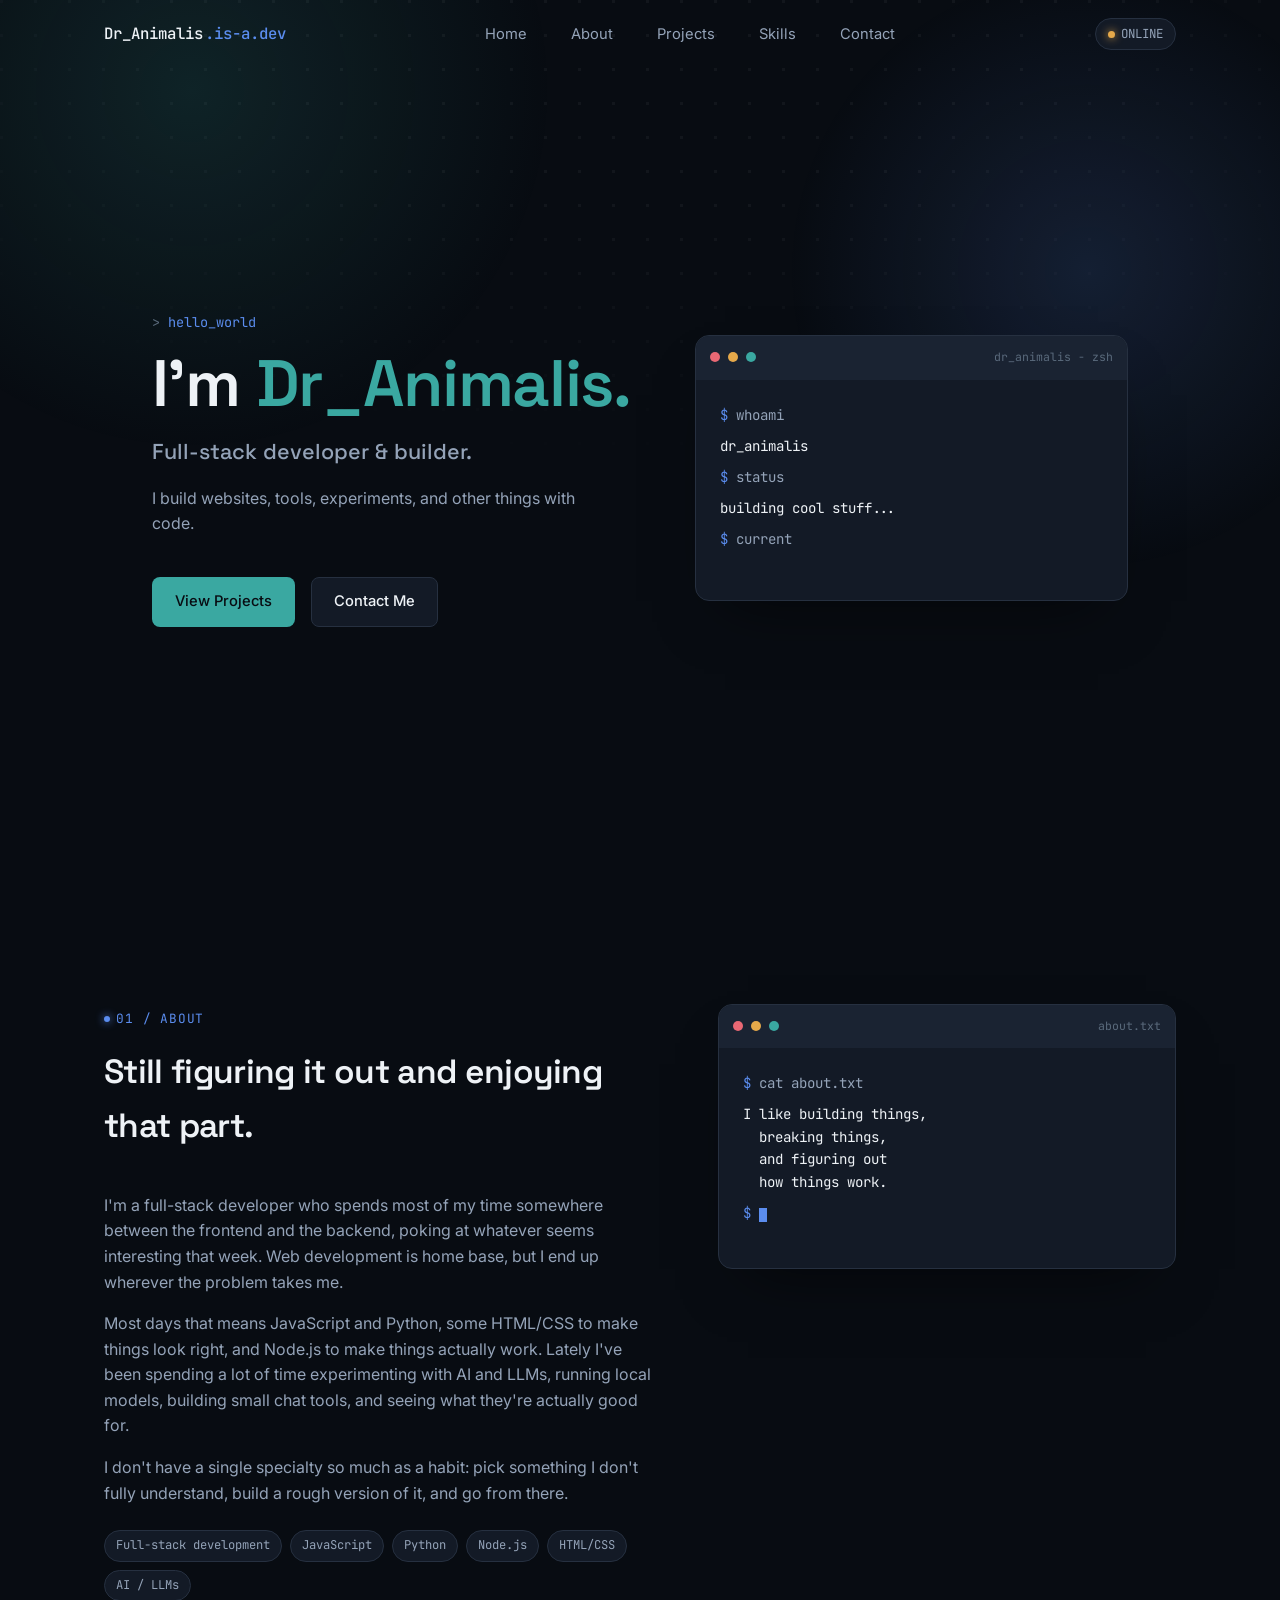
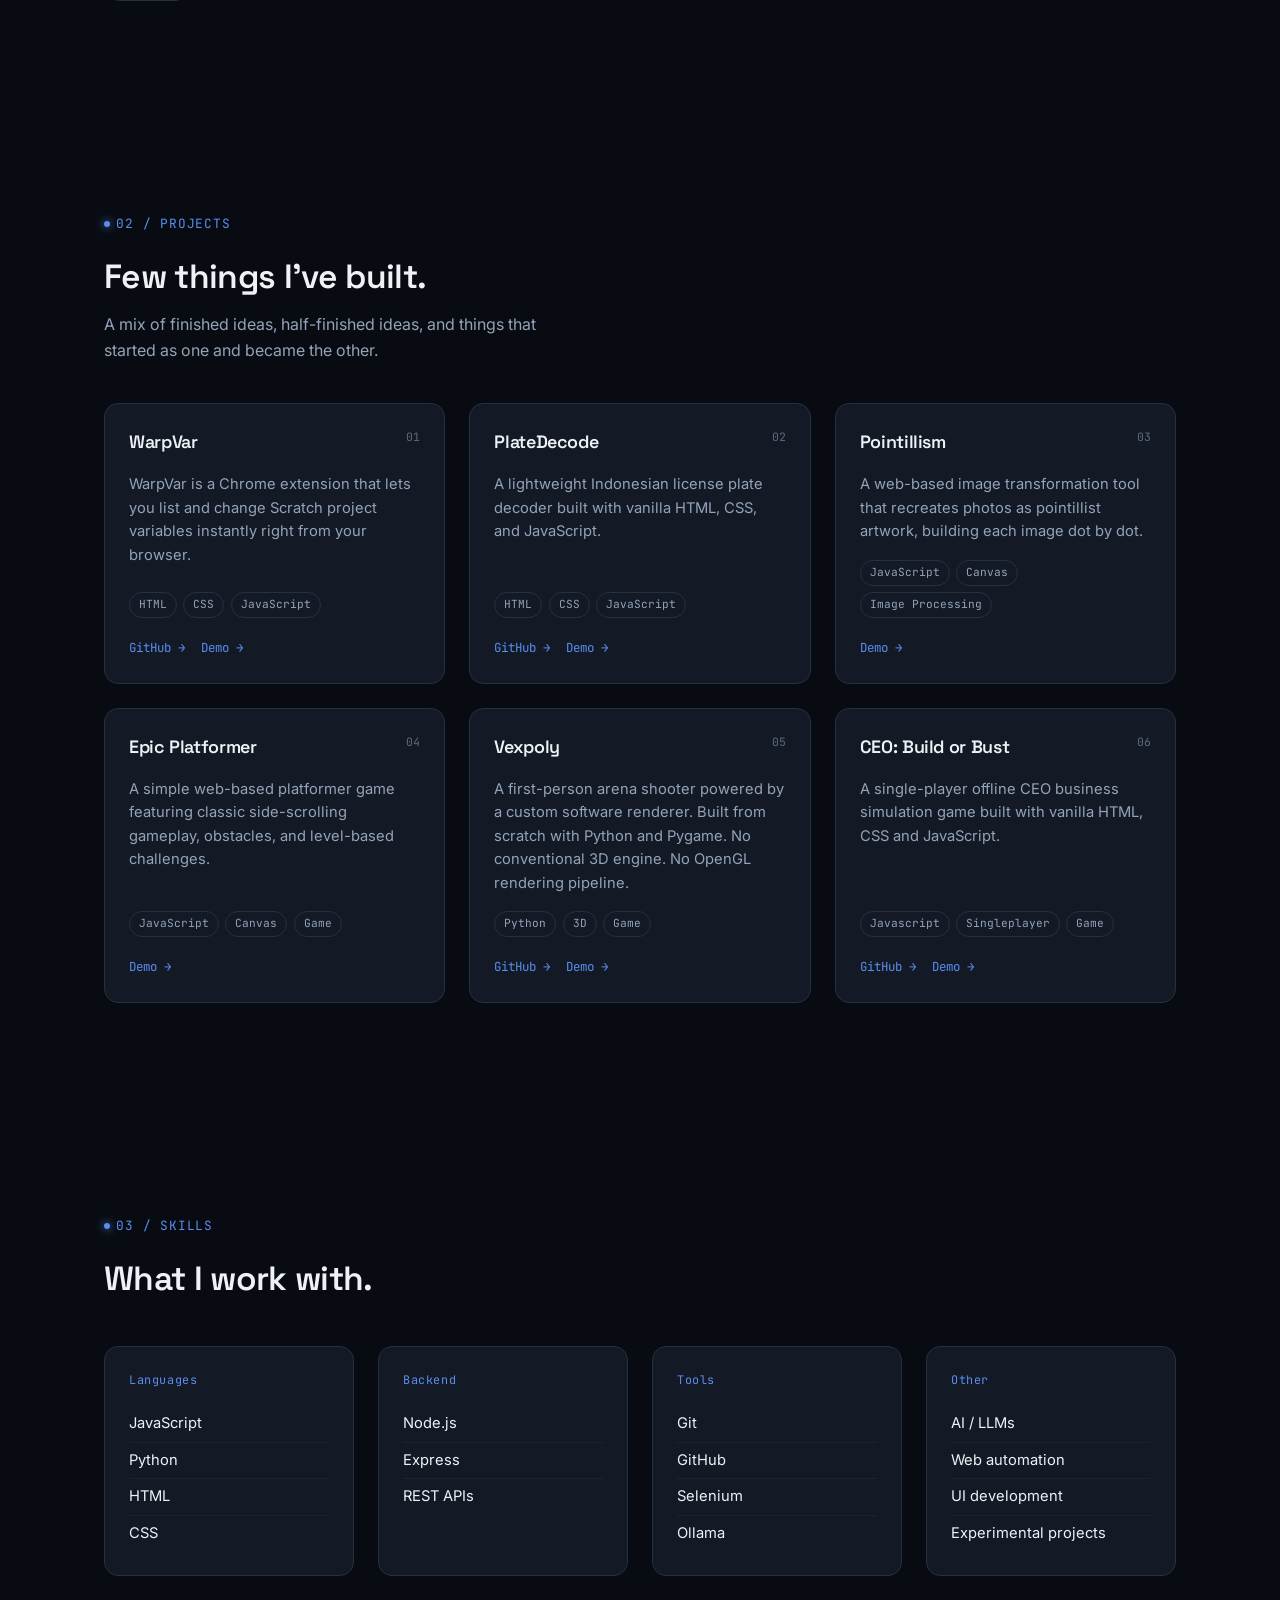
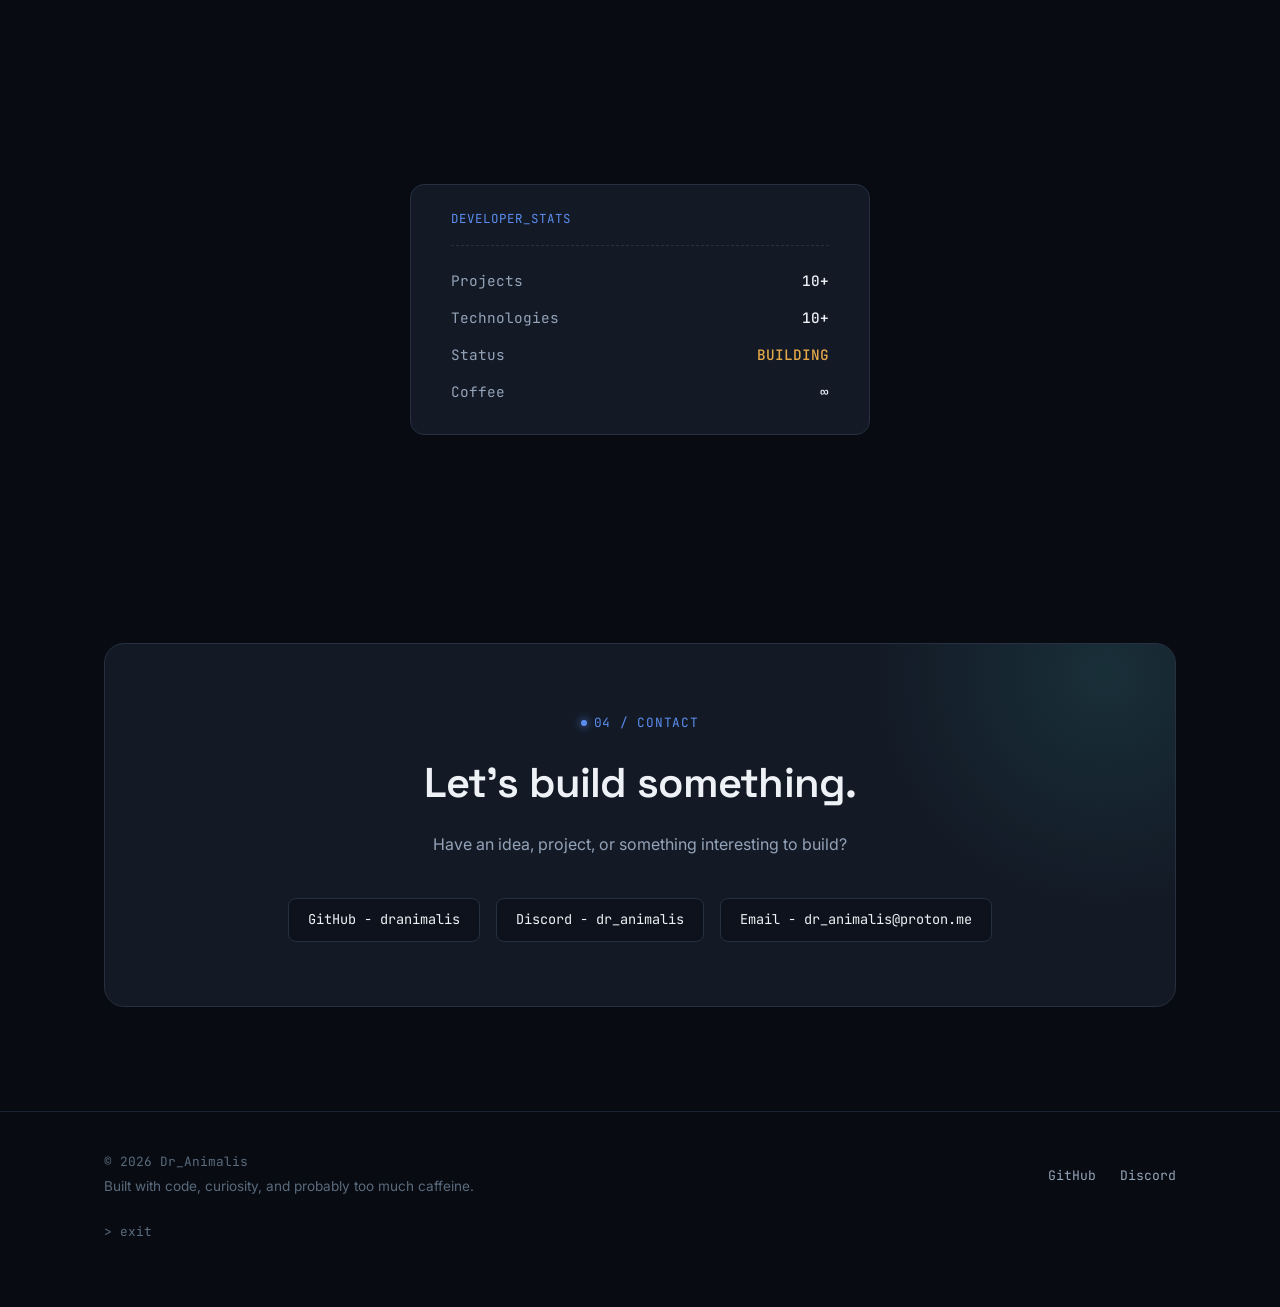
==== commit 3a5787da: "Update index.html" ====
--- a/index.html
+++ b/index.html
@@ -193,6 +193,36 @@
           </div>
           <div class="project-links">
             <a href="https://epic-platformer.netlify.app/" class="project-link">Demo →</a>
+          </div>
+        </article>
+
+        <article class="project-card reveal" style="transition-delay:0.1s;">
+          <div class="project-top">
+            <h3 class="project-name">Vexpoly</h3>
+            <span class="project-index">05</span>
+          </div>
+          <p class="project-desc">A first-person arena shooter powered by a custom software renderer. Built from scratch with Python and Pygame. No conventional 3D engine. No OpenGL rendering pipeline.</p>
+          <div class="project-tags">
+            <span class="tag">Python</span><span class="tag">3D</span><span class="tag">Game</span>
+          </div>
+          <div class="project-links">
+            <a href="https://github.com/dranimalis/vexpoly" class="project-link">GitHub →</a>
+            <a href="vexpoly.elwest.xyz" class="project-link">Demo →</a>
+          </div>
+        </article>
+
+        <article class="project-card reveal" style="transition-delay:0.1s;">
+          <div class="project-top">
+            <h3 class="project-name">CEO: Build or Bust</h3>
+            <span class="project-index">06</span>
+          </div>
+          <p class="project-desc">A single-player offline CEO business simulation game built with vanilla HTML, CSS and JavaScript.</p>
+          <div class="project-tags">
+            <span class="tag">Javascript</span><span class="tag">Singleplayer</span><span class="tag">Game</span>
+          </div>
+          <div class="project-links">
+            <a href="https://github.com/dranimalis/ceo-build-or-bust" class="project-link">GitHub →</a>
+            <a href="https://ceo-build-or-bust.netlify.app/" class="project-link">Demo →</a>
           </div>
         </article>
       </div>
